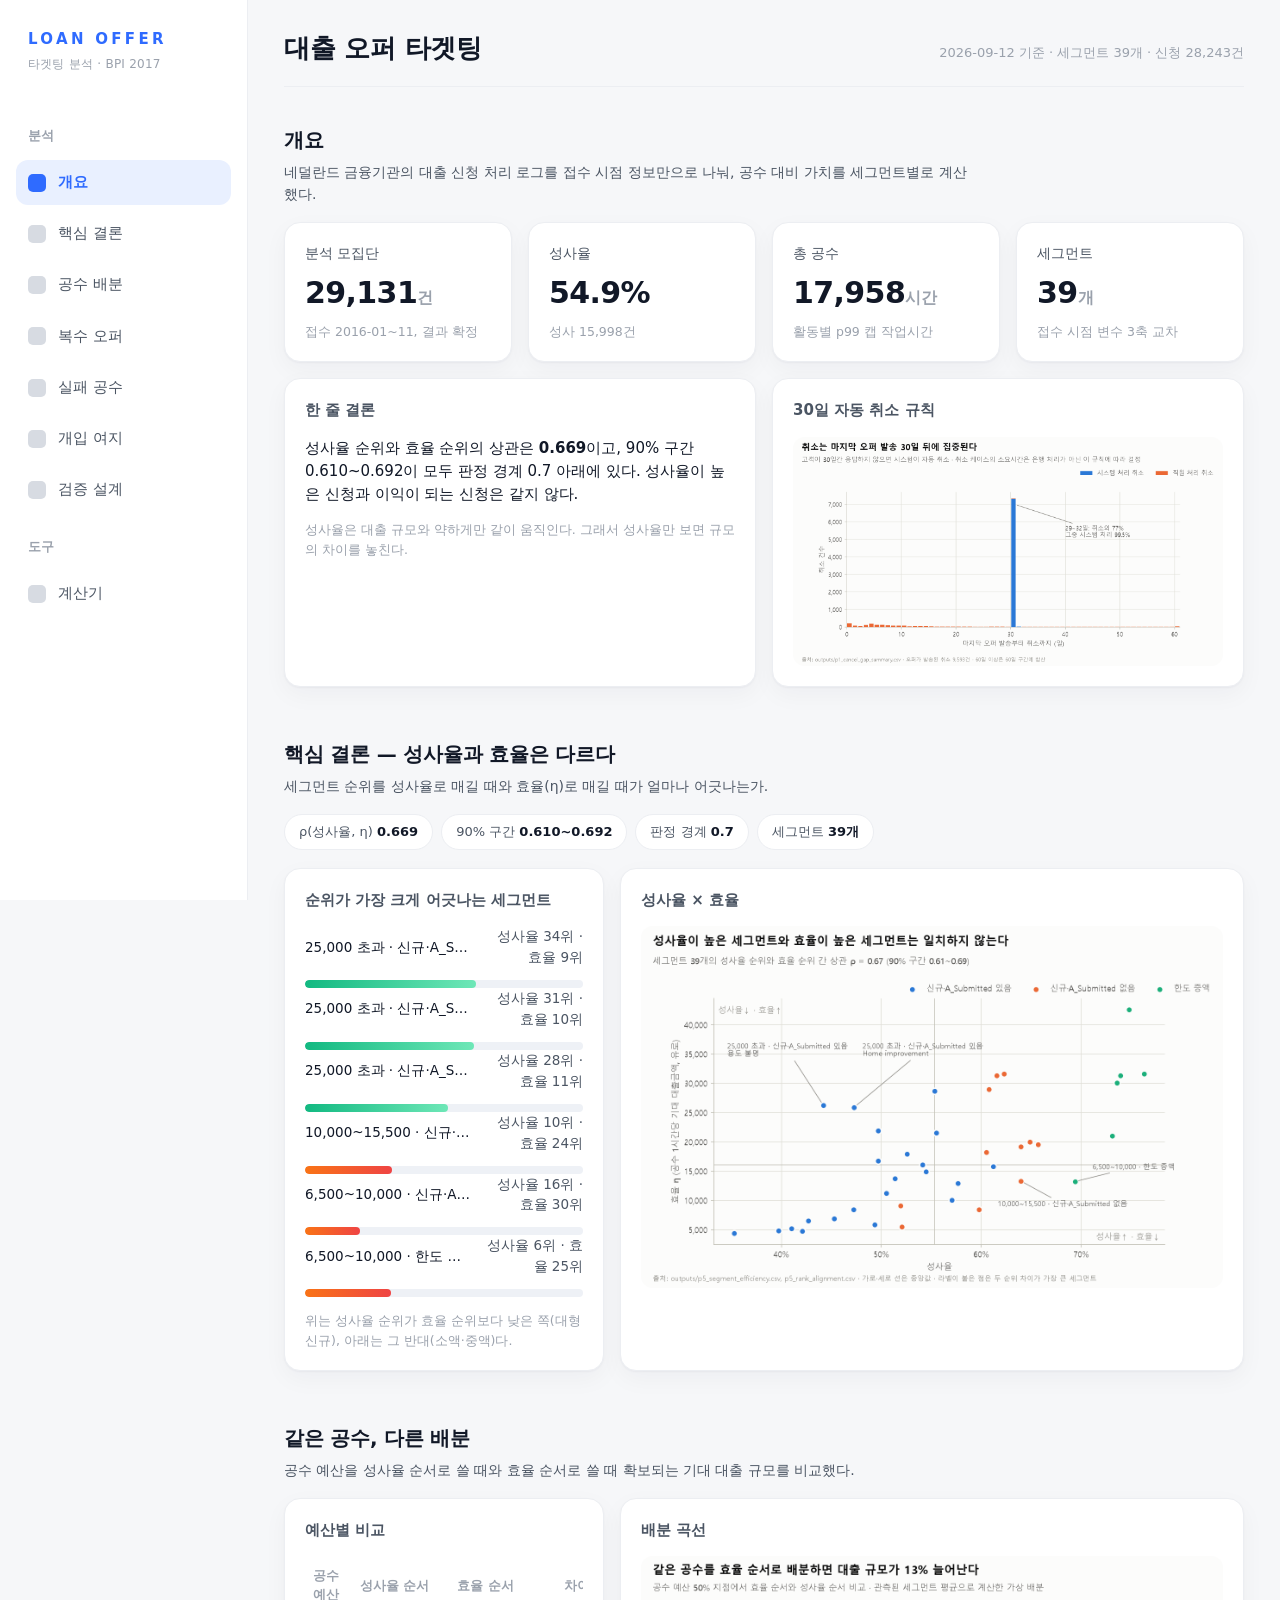
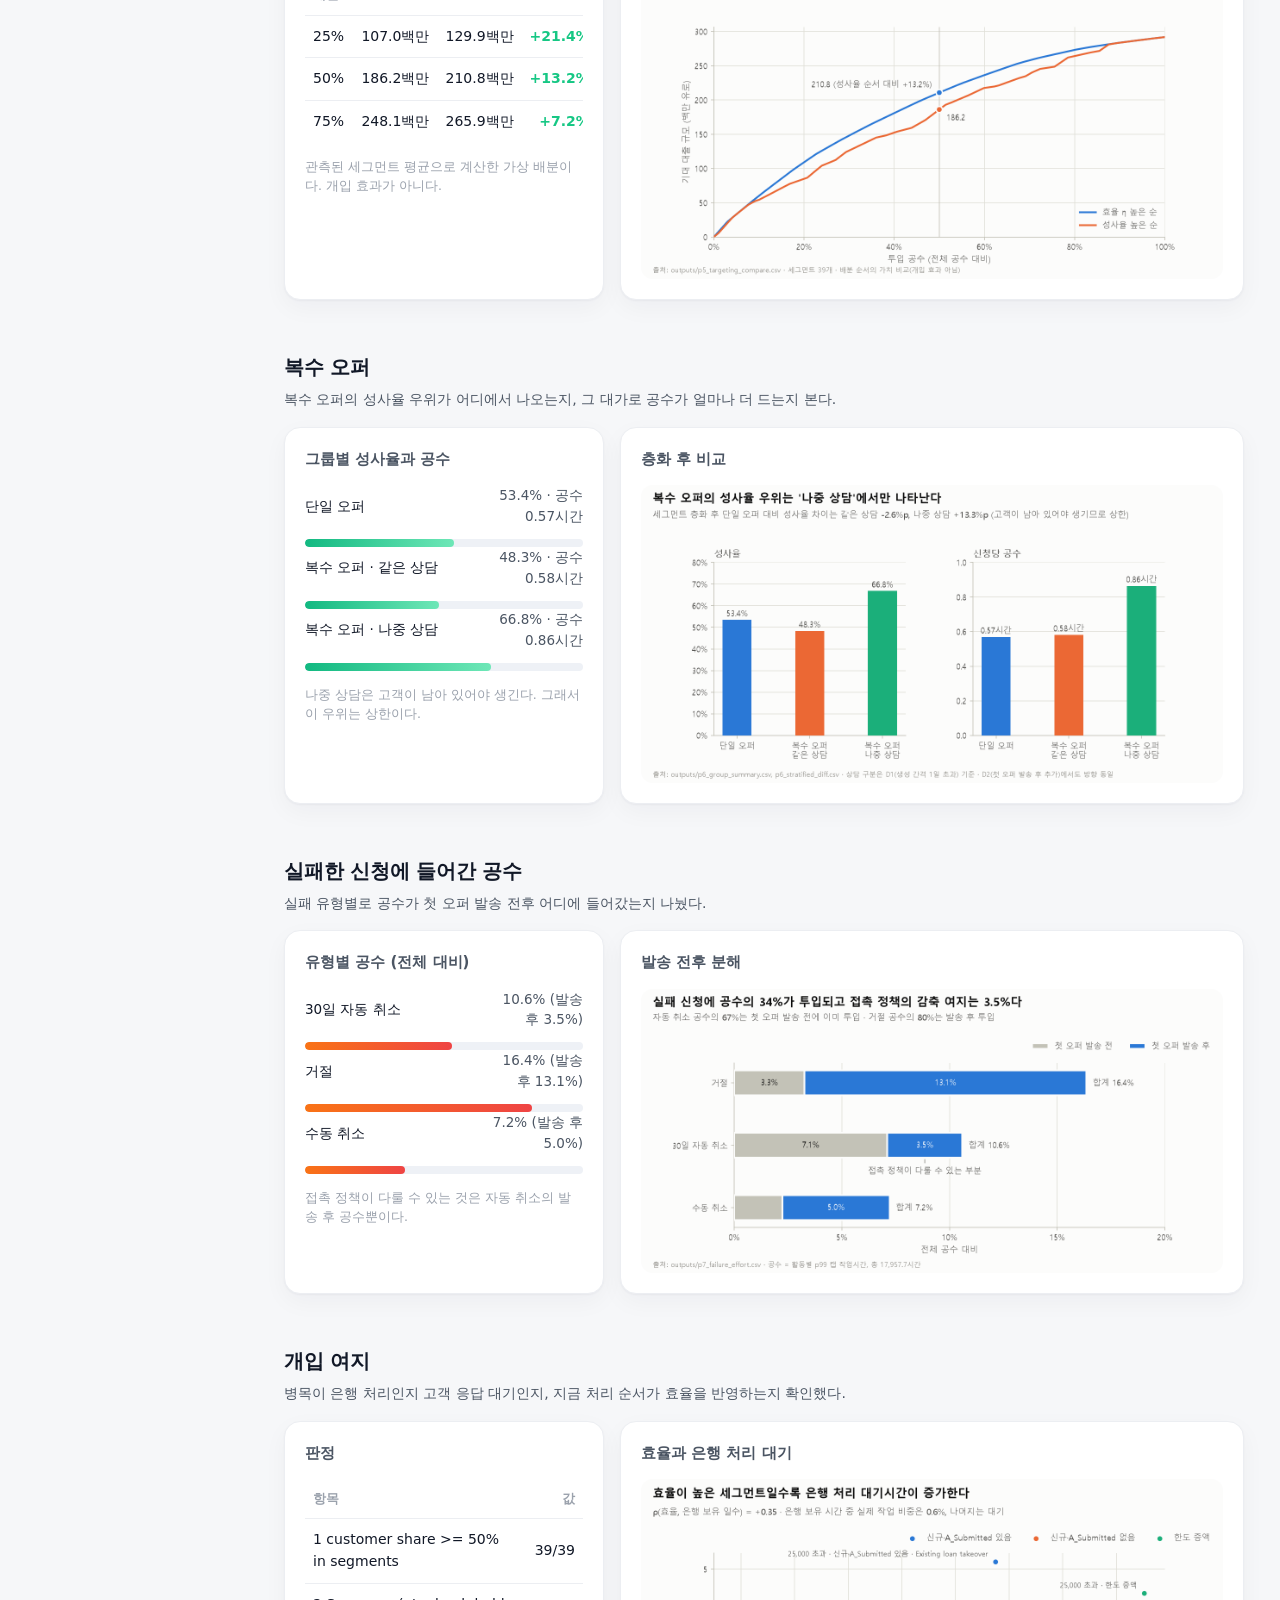
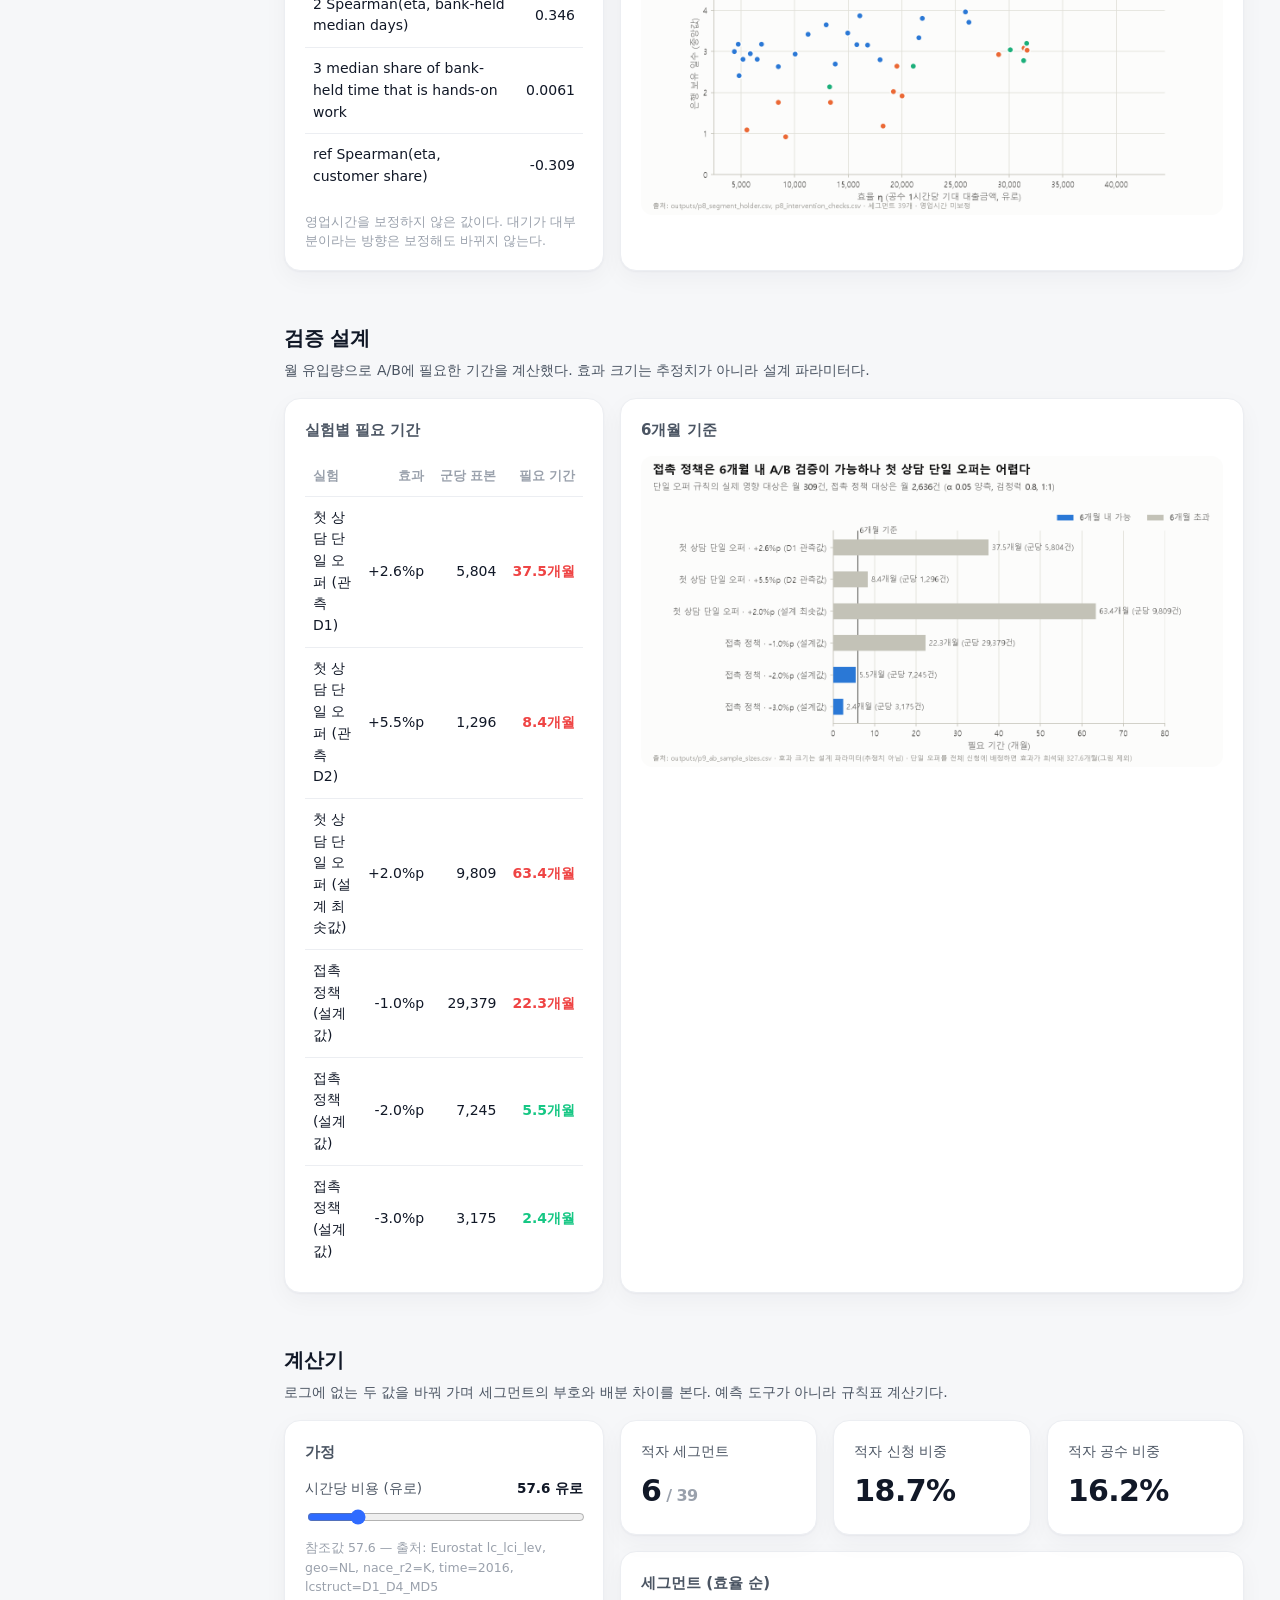
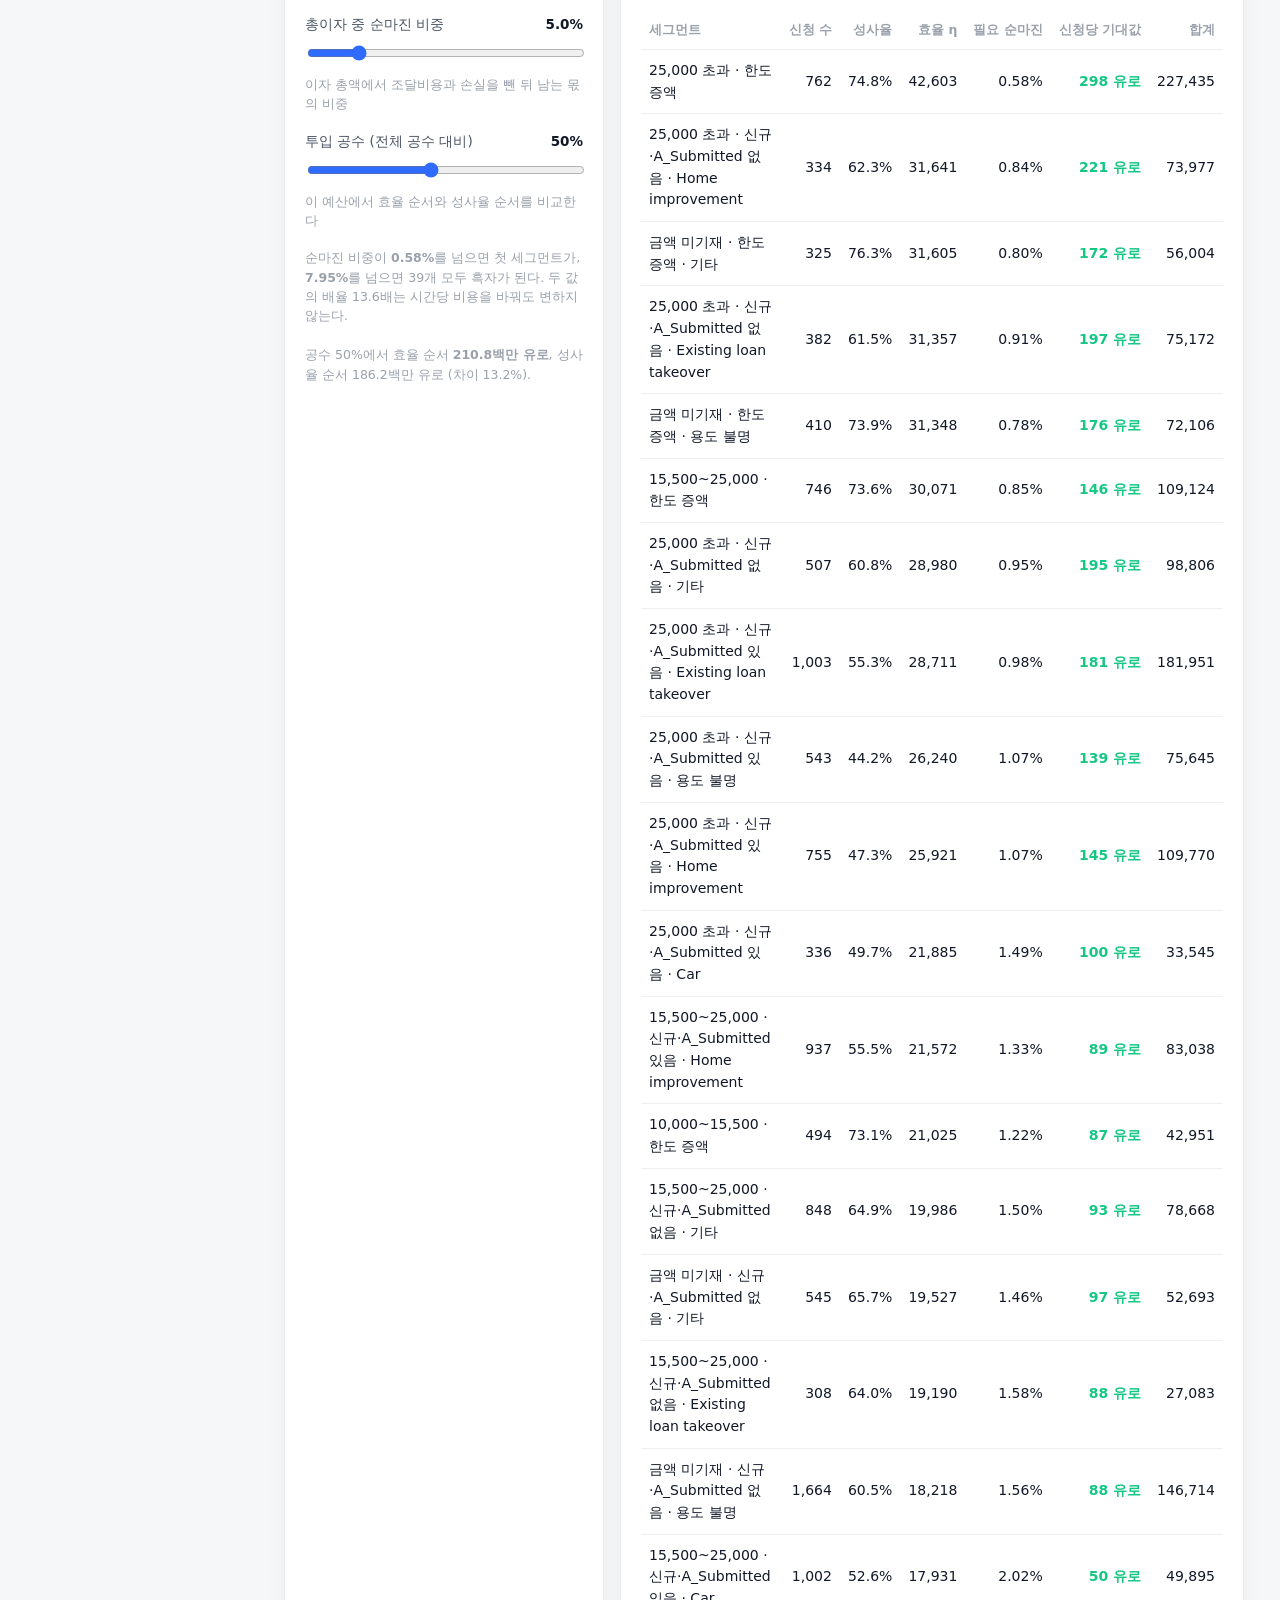
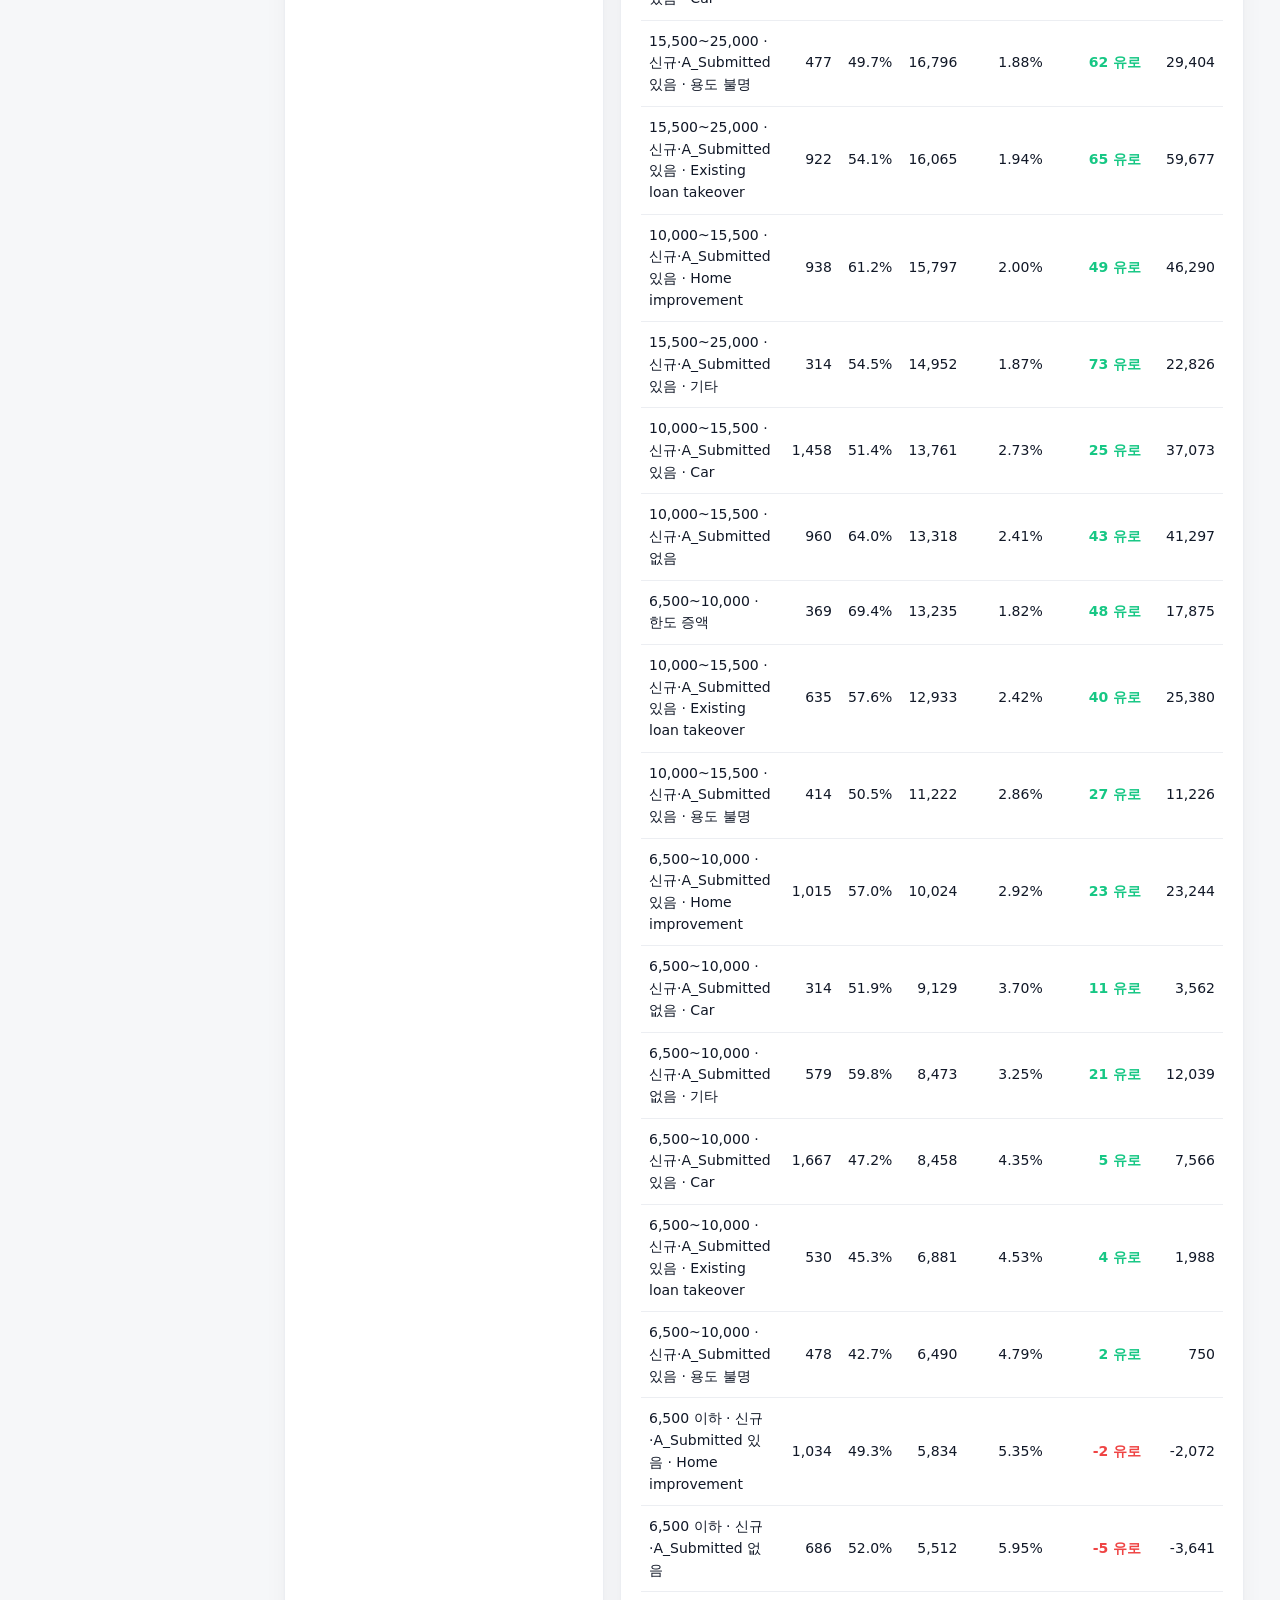
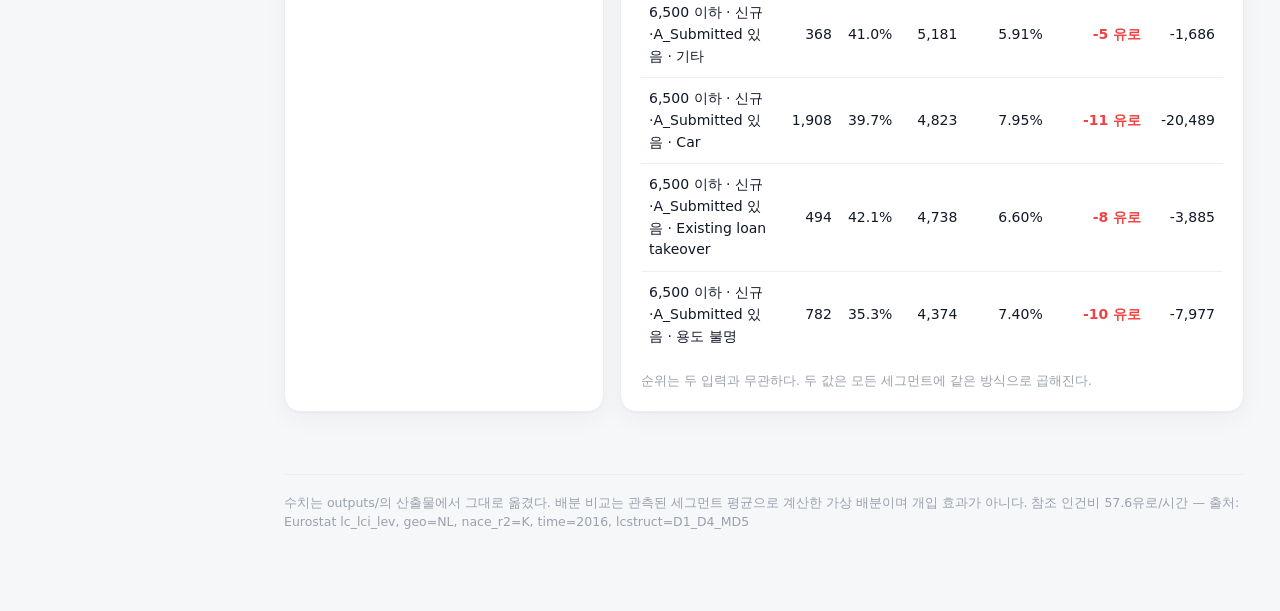
==== outputs/dashboard/index.html @ 360ca864 "feat: add the scrolling dashboard and fix the margin-share ratio Single HTML page in the template's " ====
<!doctype html>
<html lang="ko">
<head>
<meta charset="utf-8">
<meta name="viewport" content="width=device-width, initial-scale=1">
<title>대출 오퍼 타겟팅 대시보드</title>
<link rel="stylesheet" href="styles.css">
</head>
<body>
<div class="app">
  <aside class="sidebar">
    <div class="brand">
      <div class="brand-mark">LOAN OFFER</div>
      <div class="brand-sub">타겟팅 분석 · BPI 2017</div>
    </div>
    <div class="nav-group">분석</div>
    <a class="nav-item" href="#overview" data-target="overview"><span class="dot"></span>개요</a>
    <a class="nav-item" href="#core" data-target="core"><span class="dot"></span>핵심 결론</a>
    <a class="nav-item" href="#allocation" data-target="allocation"><span class="dot"></span>공수 배분</a>
    <a class="nav-item" href="#multioffer" data-target="multioffer"><span class="dot"></span>복수 오퍼</a>
    <a class="nav-item" href="#failures" data-target="failures"><span class="dot"></span>실패 공수</a>
    <a class="nav-item" href="#intervention" data-target="intervention"><span class="dot"></span>개입 여지</a>
    <a class="nav-item" href="#validation" data-target="validation"><span class="dot"></span>검증 설계</a>
    <div class="nav-group">도구</div>
    <a class="nav-item" href="#calculator" data-target="calculator"><span class="dot"></span>계산기</a>
  </aside>

  <main class="main">
    <div class="topbar">
      <h1>대출 오퍼 타겟팅</h1>
      <div class="meta" id="build-meta"></div>
    </div>

    <section class="section" id="overview">
      <div class="section-head">
        <h2>개요</h2>
        <p>네덜란드 금융기관의 대출 신청 처리 로그를 접수 시점 정보만으로 나눠, 공수 대비 가치를 세그먼트별로 계산했다.</p>
      </div>
      <div class="grid cols-4" id="overview-cards"></div>
      <div class="grid cols-2" style="margin-top:16px">
        <div class="card">
          <h3>한 줄 결론</h3>
          <p id="overview-verdict" style="margin:0;font-size:15px;color:var(--ink)"></p>
          <p class="note">성사율은 대출 규모와 약하게만 같이 움직인다. 그래서 성사율만 보면 규모의 차이를 놓친다.</p>
        </div>
        <div class="card">
          <h3>30일 자동 취소 규칙</h3>
          <div class="figure"><img src="../charts/p1_cancel_gap.png" alt="취소는 마지막 오퍼 발송 30일 뒤에 집중된다"></div>
        </div>
      </div>
    </section>

    <section class="section" id="core">
      <div class="section-head">
        <h2>핵심 결론 — 성사율과 효율은 다르다</h2>
        <p>세그먼트 순위를 성사율로 매길 때와 효율(η)로 매길 때가 얼마나 어긋나는가.</p>
      </div>
      <div class="chips" id="core-chips"></div>
      <div class="grid split">
        <div class="card">
          <h3>순위가 가장 크게 어긋나는 세그먼트</h3>
          <div id="core-mismatch"></div>
          <p class="note">위는 성사율 순위가 효율 순위보다 낮은 쪽(대형 신규), 아래는 그 반대(소액·중액)다.</p>
        </div>
        <div class="card figure">
          <h3>성사율 × 효율</h3>
          <img src="../charts/p5_rate_vs_eta.png" alt="성사율이 높은 세그먼트와 효율이 높은 세그먼트는 일치하지 않는다">
        </div>
      </div>
    </section>

    <section class="section" id="allocation">
      <div class="section-head">
        <h2>같은 공수, 다른 배분</h2>
        <p>공수 예산을 성사율 순서로 쓸 때와 효율 순서로 쓸 때 확보되는 기대 대출 규모를 비교했다.</p>
      </div>
      <div class="grid split">
        <div class="card">
          <h3>예산별 비교</h3>
          <div class="scroll-x"><table id="allocation-table"></table></div>
          <p class="note">관측된 세그먼트 평균으로 계산한 가상 배분이다. 개입 효과가 아니다.</p>
        </div>
        <div class="card figure">
          <h3>배분 곡선</h3>
          <img src="../charts/p5_targeting_curve.png" alt="같은 공수를 효율 순서로 배분하면 대출 규모가 13% 늘어난다">
        </div>
      </div>
    </section>

    <section class="section" id="multioffer">
      <div class="section-head">
        <h2>복수 오퍼</h2>
        <p>복수 오퍼의 성사율 우위가 어디에서 나오는지, 그 대가로 공수가 얼마나 더 드는지 본다.</p>
      </div>
      <div class="grid split">
        <div class="card">
          <h3>그룹별 성사율과 공수</h3>
          <div id="multioffer-bars"></div>
          <p class="note">나중 상담은 고객이 남아 있어야 생긴다. 그래서 이 우위는 상한이다.</p>
        </div>
        <div class="card figure">
          <h3>층화 후 비교</h3>
          <img src="../charts/p6_multi_offer.png" alt="복수 오퍼의 성사율 우위는 나중 상담에서만 나타난다">
        </div>
      </div>
    </section>

    <section class="section" id="failures">
      <div class="section-head">
        <h2>실패한 신청에 들어간 공수</h2>
        <p>실패 유형별로 공수가 첫 오퍼 발송 전후 어디에 들어갔는지 나눴다.</p>
      </div>
      <div class="grid split">
        <div class="card">
          <h3>유형별 공수 (전체 대비)</h3>
          <div id="failure-bars"></div>
          <p class="note">접촉 정책이 다룰 수 있는 것은 자동 취소의 발송 후 공수뿐이다.</p>
        </div>
        <div class="card figure">
          <h3>발송 전후 분해</h3>
          <img src="../charts/p7_failure_effort.png" alt="실패 신청에 공수의 34%가 투입되고 접촉 정책의 감축 여지는 3.5%다">
        </div>
      </div>
    </section>

    <section class="section" id="intervention">
      <div class="section-head">
        <h2>개입 여지</h2>
        <p>병목이 은행 처리인지 고객 응답 대기인지, 지금 처리 순서가 효율을 반영하는지 확인했다.</p>
      </div>
      <div class="grid split">
        <div class="card">
          <h3>판정</h3>
          <div class="scroll-x"><table id="checks-table"></table></div>
          <p class="note">영업시간을 보정하지 않은 값이다. 대기가 대부분이라는 방향은 보정해도 바뀌지 않는다.</p>
        </div>
        <div class="card figure">
          <h3>효율과 은행 처리 대기</h3>
          <img src="../charts/p8_eta_vs_bank_wait.png" alt="효율이 높은 세그먼트일수록 은행 처리 대기시간이 증가한다">
        </div>
      </div>
    </section>

    <section class="section" id="validation">
      <div class="section-head">
        <h2>검증 설계</h2>
        <p>월 유입량으로 A/B에 필요한 기간을 계산했다. 효과 크기는 추정치가 아니라 설계 파라미터다.</p>
      </div>
      <div class="grid split">
        <div class="card">
          <h3>실험별 필요 기간</h3>
          <div class="scroll-x"><table id="experiments-table"></table></div>
        </div>
        <div class="card figure">
          <h3>6개월 기준</h3>
          <img src="../charts/p9_ab_duration.png" alt="접촉 정책은 6개월 내 A/B 검증이 가능하나 첫 상담 단일 오퍼는 어렵다">
        </div>
      </div>
    </section>

    <section class="section" id="calculator">
      <div class="section-head">
        <h2>계산기</h2>
        <p>로그에 없는 두 값을 바꿔 가며 세그먼트의 부호와 배분 차이를 본다. 예측 도구가 아니라 규칙표 계산기다.</p>
      </div>
      <div class="grid split">
        <div class="card">
          <h3>가정</h3>
          <div class="control">
            <label>시간당 비용 (유로) <b id="cost-value"></b></label>
            <input type="range" id="cost" min="10" max="300" step="0.1">
            <div class="hint" id="cost-hint"></div>
          </div>
          <div class="control">
            <label>총이자 중 순마진 비중 <b id="margin-value"></b></label>
            <input type="range" id="margin" min="0" max="30" step="0.1" value="5">
            <div class="hint">이자 총액에서 조달비용과 손실을 뺀 뒤 남는 몫의 비중</div>
          </div>
          <div class="control">
            <label>투입 공수 (전체 공수 대비) <b id="budget-value"></b></label>
            <input type="range" id="budget" min="10" max="100" step="5" value="50">
            <div class="hint">이 예산에서 효율 순서와 성사율 순서를 비교한다</div>
          </div>
          <p class="note" id="breakeven"></p>
        </div>
        <div>
          <div class="grid cols-3" id="calc-cards"></div>
          <div class="card" style="margin-top:16px">
            <h3>세그먼트 (효율 순)</h3>
            <div class="scroll-x"><table id="calc-table"></table></div>
            <p class="note">순위는 두 입력과 무관하다. 두 값은 모든 세그먼트에 같은 방식으로 곱해진다.</p>
          </div>
        </div>
      </div>
    </section>

    <footer class="page-note" id="page-note"></footer>
  </main>
</div>

<script src="data.js"></script>
<script src="dashboard.js"></script>
</body>
</html>
---- outputs/dashboard/styles.css ----
/* 시안(Analytics Dashboard)의 양식 — 좌측 사이드바, 흰 카드 격자, 파란 강조색. 외부 폰트·CDN을 쓰지 않는다. */

:root {
  --page: #f6f7f9;
  --surface: #ffffff;
  --line: #eceef2;
  --ink: #111827;
  --ink-2: #4b5563;
  --muted: #9aa1ac;
  --accent: #2f6bff;
  --accent-soft: #e9f0ff;
  --good: #16c784;
  --warn: #f97316;
  --bad: #ef4444;
  --radius: 16px;
  --shadow: 0 1px 2px rgba(16, 24, 40, 0.04), 0 8px 24px rgba(16, 24, 40, 0.04);
  --sidebar-width: 248px;
}

* { box-sizing: border-box; }

html { scroll-behavior: smooth; }

body {
  margin: 0;
  background: var(--page);
  color: var(--ink);
  font-family: system-ui, -apple-system, "Malgun Gothic", "Segoe UI", sans-serif;
  font-size: 15px;
  line-height: 1.55;
  -webkit-font-smoothing: antialiased;
}

/* ---------- 레이아웃 ---------- */

.app { display: flex; min-height: 100vh; }

.sidebar {
  position: sticky;
  top: 0;
  align-self: flex-start;
  width: var(--sidebar-width);
  height: 100vh;
  flex: 0 0 var(--sidebar-width);
  background: var(--surface);
  border-right: 1px solid var(--line);
  padding: 28px 16px;
  display: flex;
  flex-direction: column;
  gap: 6px;
}

.brand { padding: 0 12px 28px; }
.brand-mark { font-size: 15px; font-weight: 700; letter-spacing: 0.22em; color: var(--accent); }
.brand-sub { font-size: 12px; color: var(--muted); letter-spacing: 0.02em; margin-top: 4px; }

.nav-group { font-size: 13px; font-weight: 700; color: var(--muted); padding: 18px 12px 8px; }

.nav-item {
  display: flex;
  align-items: center;
  gap: 12px;
  padding: 11px 12px;
  border-radius: 12px;
  color: var(--ink-2);
  text-decoration: none;
  font-size: 15px;
  transition: background 0.15s ease, color 0.15s ease;
}
.nav-item:hover { background: #f3f5f8; }
.nav-item .dot {
  width: 18px; height: 18px; border-radius: 5px;
  background: #d7dbe2; flex: 0 0 18px;
  transition: background 0.15s ease;
}
.nav-item.active { background: var(--accent-soft); color: var(--accent); font-weight: 600; }
.nav-item.active .dot { background: var(--accent); }

.main { flex: 1; min-width: 0; padding: 28px 36px 80px; }

.topbar {
  display: flex;
  align-items: baseline;
  justify-content: space-between;
  gap: 16px;
  padding-bottom: 18px;
  border-bottom: 1px solid var(--line);
  margin-bottom: 28px;
}
.topbar h1 { font-size: 26px; margin: 0; letter-spacing: -0.01em; }
.topbar .meta { font-size: 13px; color: var(--muted); }

/* ---------- 구역 ---------- */

.section { scroll-margin-top: 24px; padding: 10px 0 42px; }
.section-head { margin-bottom: 16px; }
.section-head h2 { font-size: 20px; margin: 0 0 6px; letter-spacing: -0.01em; }
.section-head p { margin: 0; color: var(--ink-2); font-size: 14px; max-width: 78ch; }

.grid { display: grid; gap: 16px; }
.grid.cols-2 { grid-template-columns: repeat(2, minmax(0, 1fr)); }
.grid.cols-3 { grid-template-columns: repeat(3, minmax(0, 1fr)); }
.grid.cols-4 { grid-template-columns: repeat(4, minmax(0, 1fr)); }
.grid.split { grid-template-columns: minmax(0, 320px) minmax(0, 1fr); }

@media (max-width: 1180px) {
  .grid.cols-4 { grid-template-columns: repeat(2, minmax(0, 1fr)); }
  .grid.cols-3, .grid.split { grid-template-columns: minmax(0, 1fr); }
}

.card {
  background: var(--surface);
  border: 1px solid var(--line);
  border-radius: var(--radius);
  box-shadow: var(--shadow);
  padding: 20px;
}
.card h3 { margin: 0 0 14px; font-size: 15px; color: var(--ink-2); font-weight: 600; }
.card .note { margin: 14px 0 0; font-size: 12.5px; color: var(--muted); }

.metric .label { font-size: 13.5px; color: var(--ink-2); }
.metric .value { font-size: 30px; font-weight: 700; letter-spacing: -0.02em; margin-top: 6px; }
.metric .value small { font-size: 16px; font-weight: 600; color: var(--muted); }
.metric .sub { font-size: 12.5px; color: var(--muted); margin-top: 6px; }

.figure img { width: 100%; height: auto; display: block; border-radius: 12px; }

/* ---------- 표 ---------- */

table { width: 100%; border-collapse: collapse; font-size: 14px; }
th, td { padding: 10px 8px; text-align: right; border-bottom: 1px solid var(--line); white-space: nowrap; }
th { font-size: 12.5px; color: var(--muted); font-weight: 600; }
th:first-child, td:first-child { text-align: left; white-space: normal; }
tbody tr:last-child td { border-bottom: none; }
td.pos { color: var(--good); font-weight: 600; }
td.neg { color: var(--bad); font-weight: 600; }

.scroll-x { overflow-x: auto; }

/* ---------- 막대 ---------- */

.bar-row { display: grid; grid-template-columns: minmax(0, 1fr) 96px; align-items: center; gap: 14px; margin-bottom: 12px; }
.bar-row .name { font-size: 13.5px; color: var(--ink); overflow: hidden; text-overflow: ellipsis; white-space: nowrap; }
.bar-row .value { text-align: right; font-size: 13.5px; color: var(--ink-2); }
.bar-track { height: 8px; border-radius: 999px; background: #eef1f6; overflow: hidden; margin-top: 6px; }
.bar-fill { height: 100%; border-radius: 999px; background: linear-gradient(90deg, #2f6bff, #6ea2ff); }
.bar-fill.warm { background: linear-gradient(90deg, var(--warn), var(--bad)); }
.bar-fill.cool { background: linear-gradient(90deg, #12b981, #6ee7b7); }

.chips { display: flex; flex-wrap: wrap; gap: 8px; margin-bottom: 18px; }
.chip {
  background: var(--surface);
  border: 1px solid var(--line);
  border-radius: 999px;
  padding: 7px 14px;
  font-size: 13px;
  color: var(--ink-2);
}
.chip b { color: var(--ink); font-weight: 600; }

/* ---------- 계산기 ---------- */

.control { margin-bottom: 18px; }
.control label { display: flex; justify-content: space-between; font-size: 13.5px; color: var(--ink-2); margin-bottom: 8px; }
.control label b { color: var(--ink); font-variant-numeric: tabular-nums; }
.control input[type="range"] { width: 100%; accent-color: var(--accent); }
.control .hint { font-size: 12.5px; color: var(--muted); margin-top: 6px; }

.verdict { display: flex; align-items: center; gap: 8px; font-size: 13.5px; }
.verdict .pill { border-radius: 999px; padding: 2px 10px; font-size: 12.5px; font-weight: 600; }
.pill.ok { background: #e7f8f1; color: #0f9d6e; }
.pill.no { background: #fdecec; color: #d93a3a; }

footer.page-note {
  margin-top: 20px;
  padding-top: 18px;
  border-top: 1px solid var(--line);
  font-size: 12.5px;
  color: var(--muted);
}

@media (prefers-reduced-motion: reduce) {
  html { scroll-behavior: auto; }
}
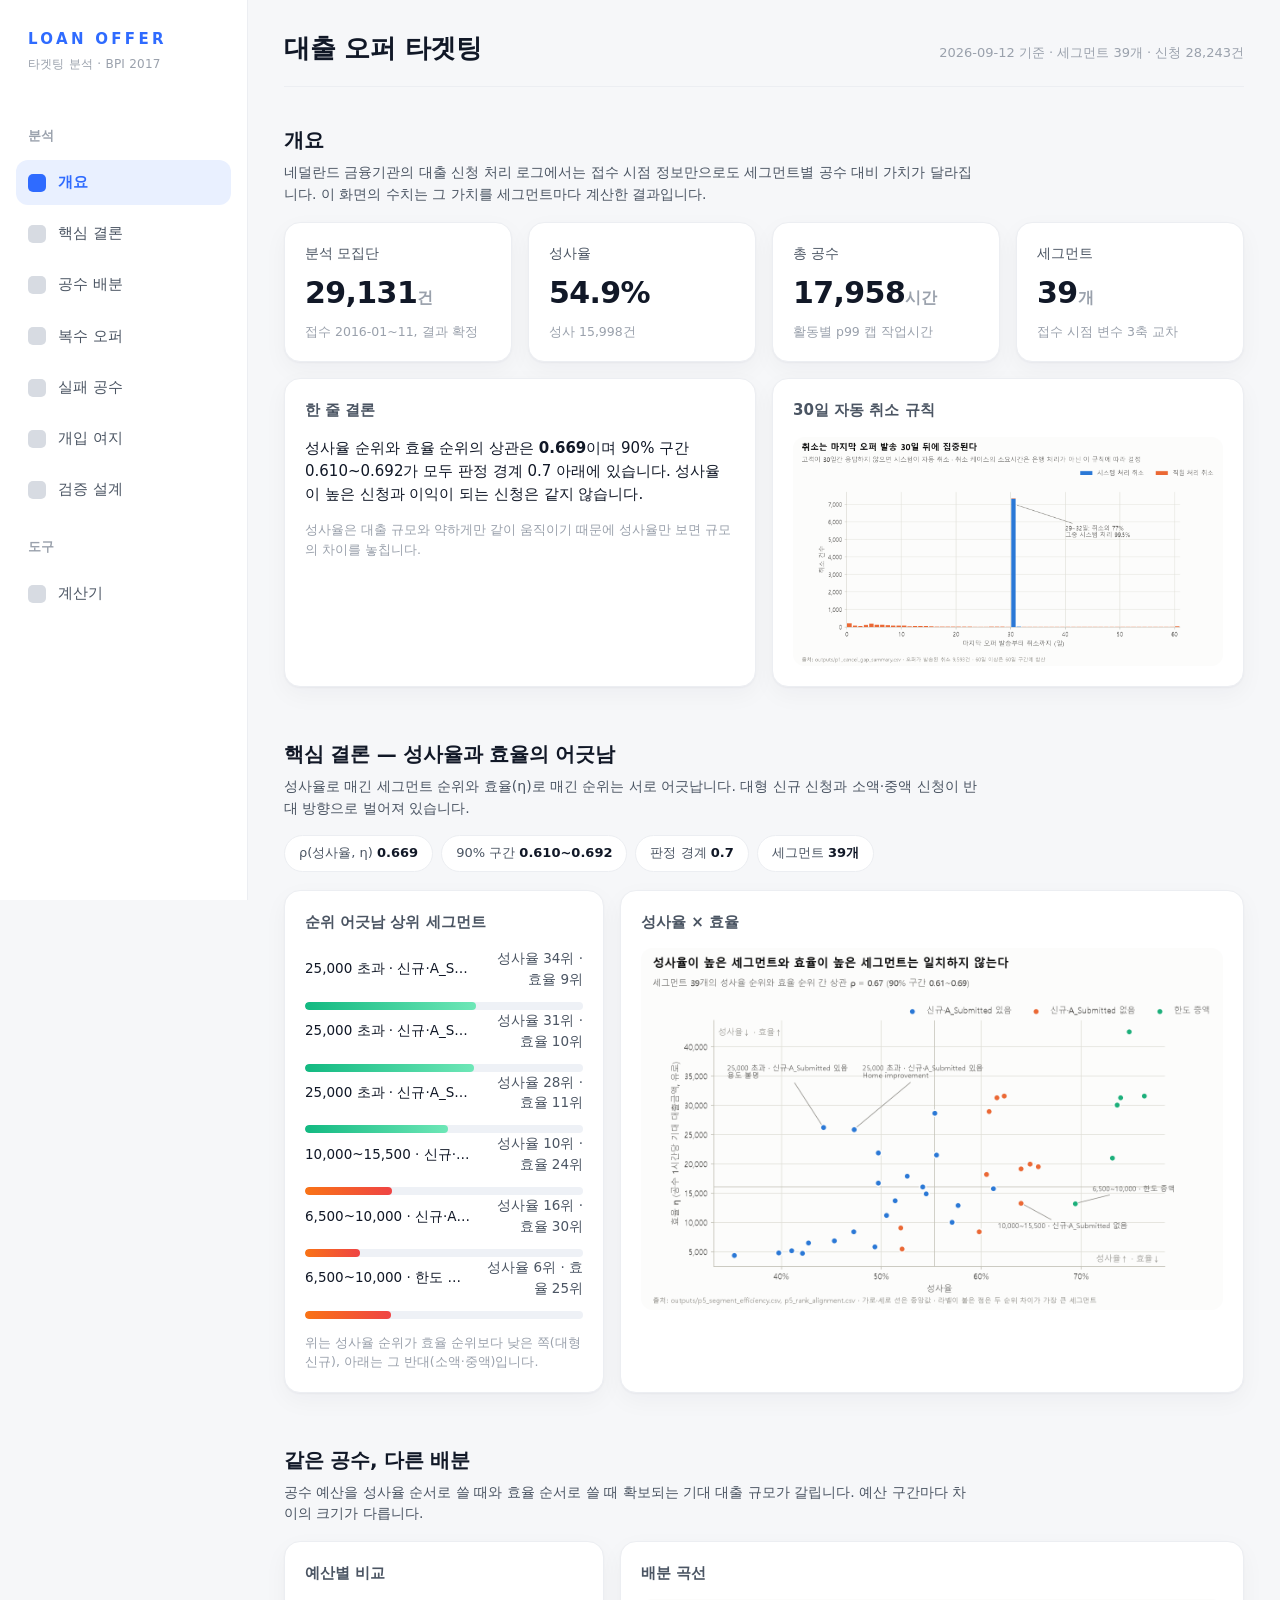
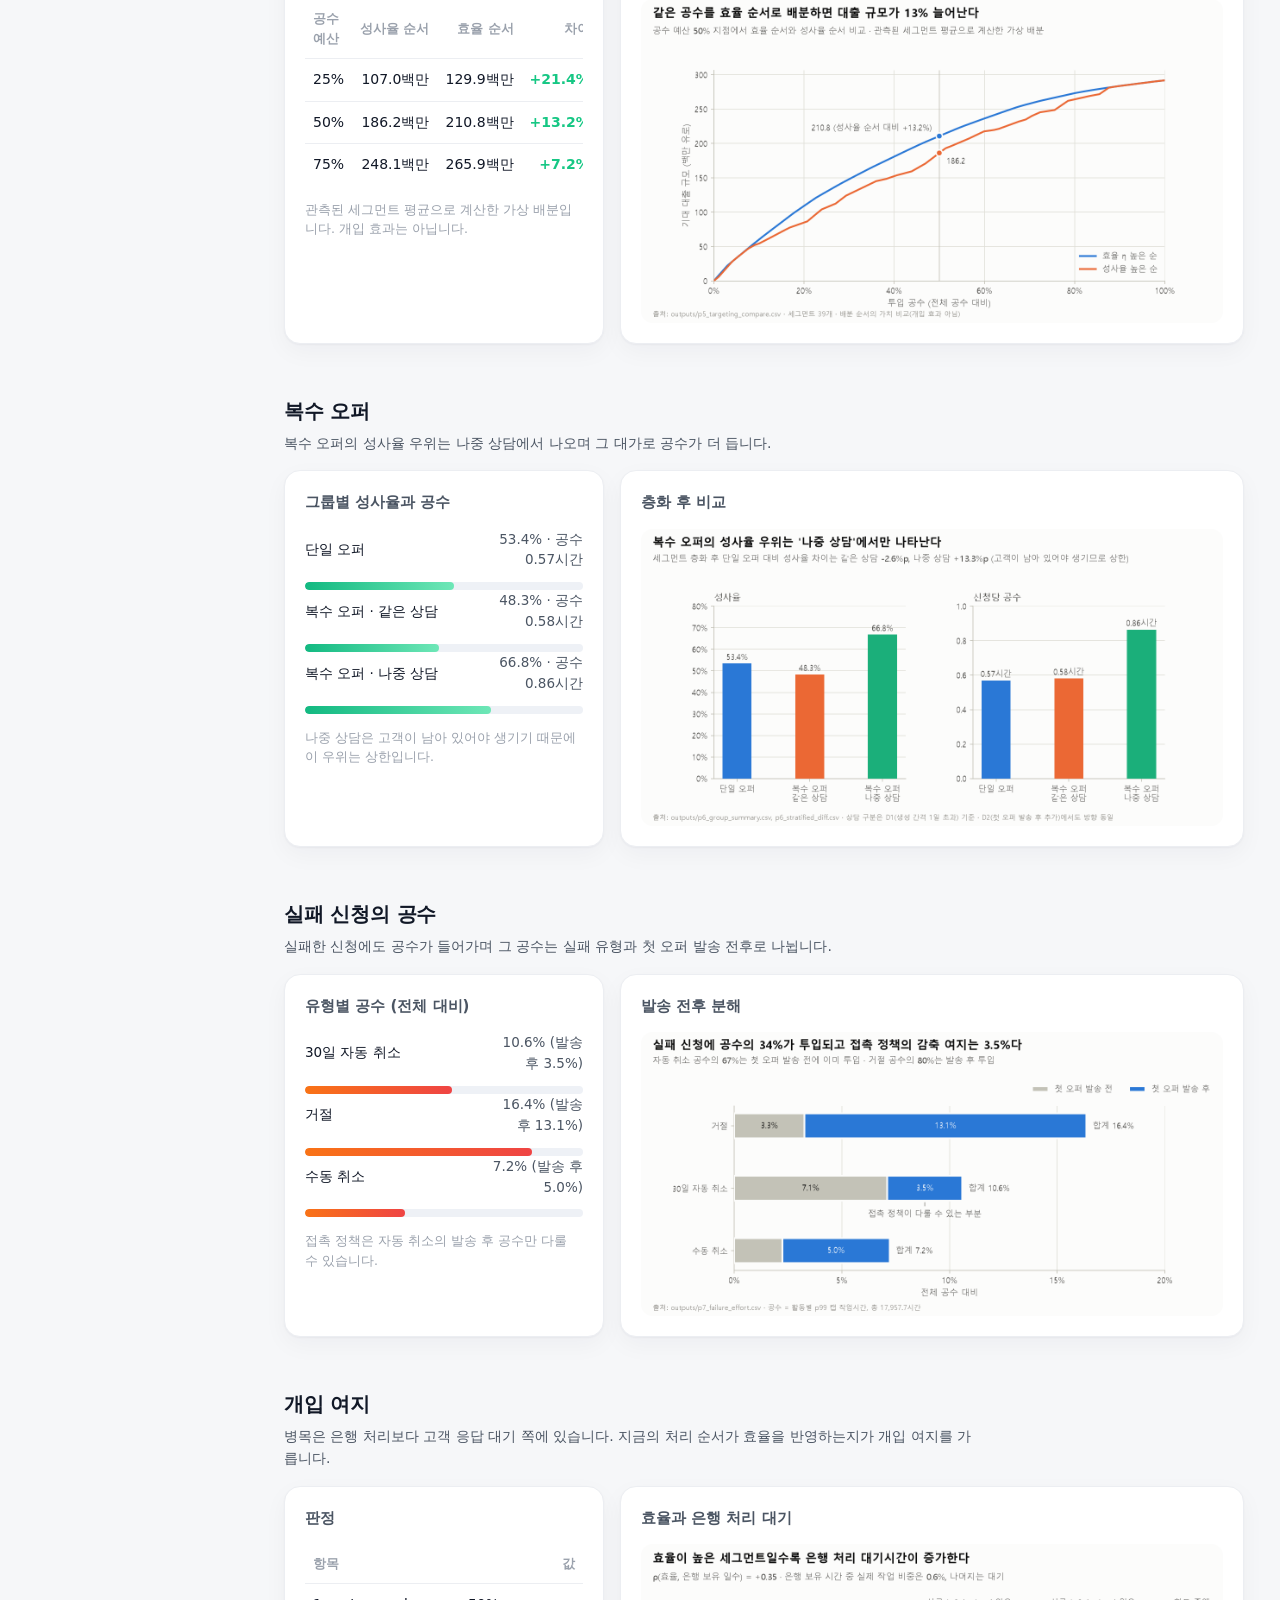
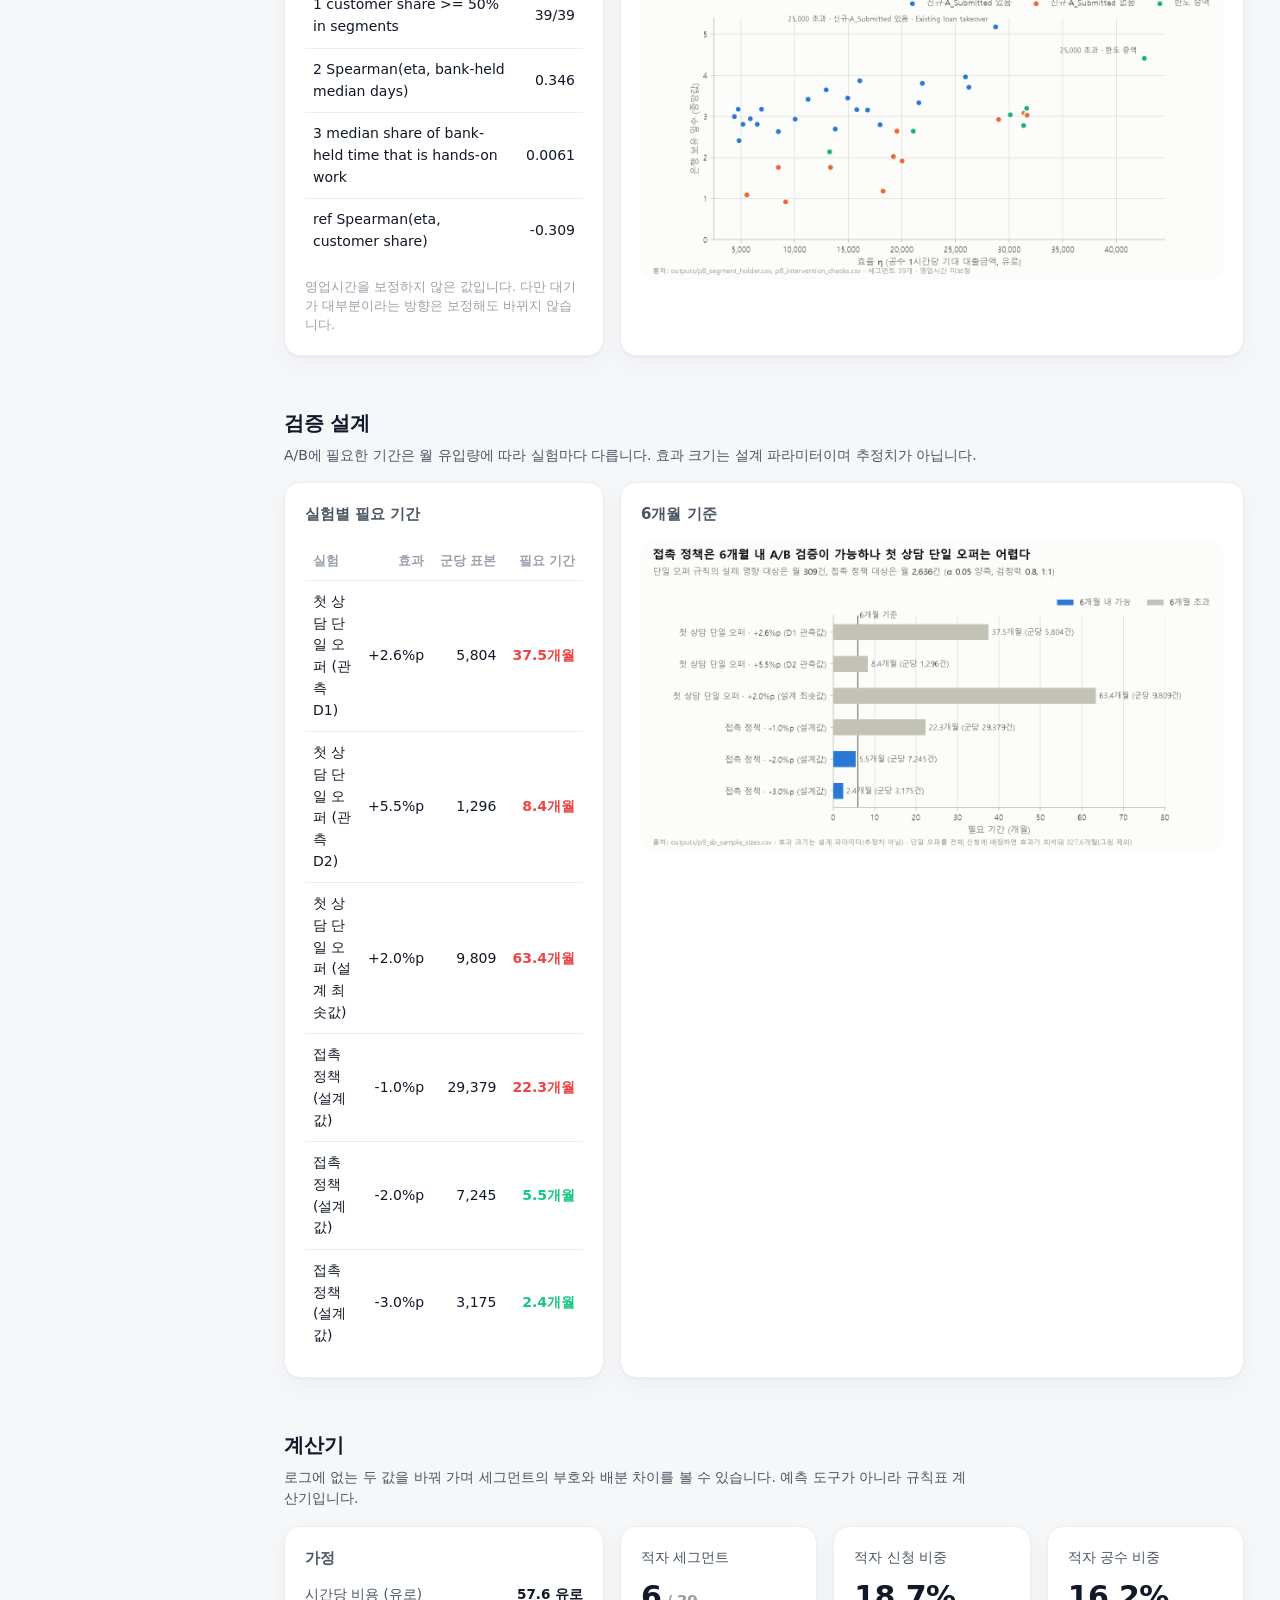
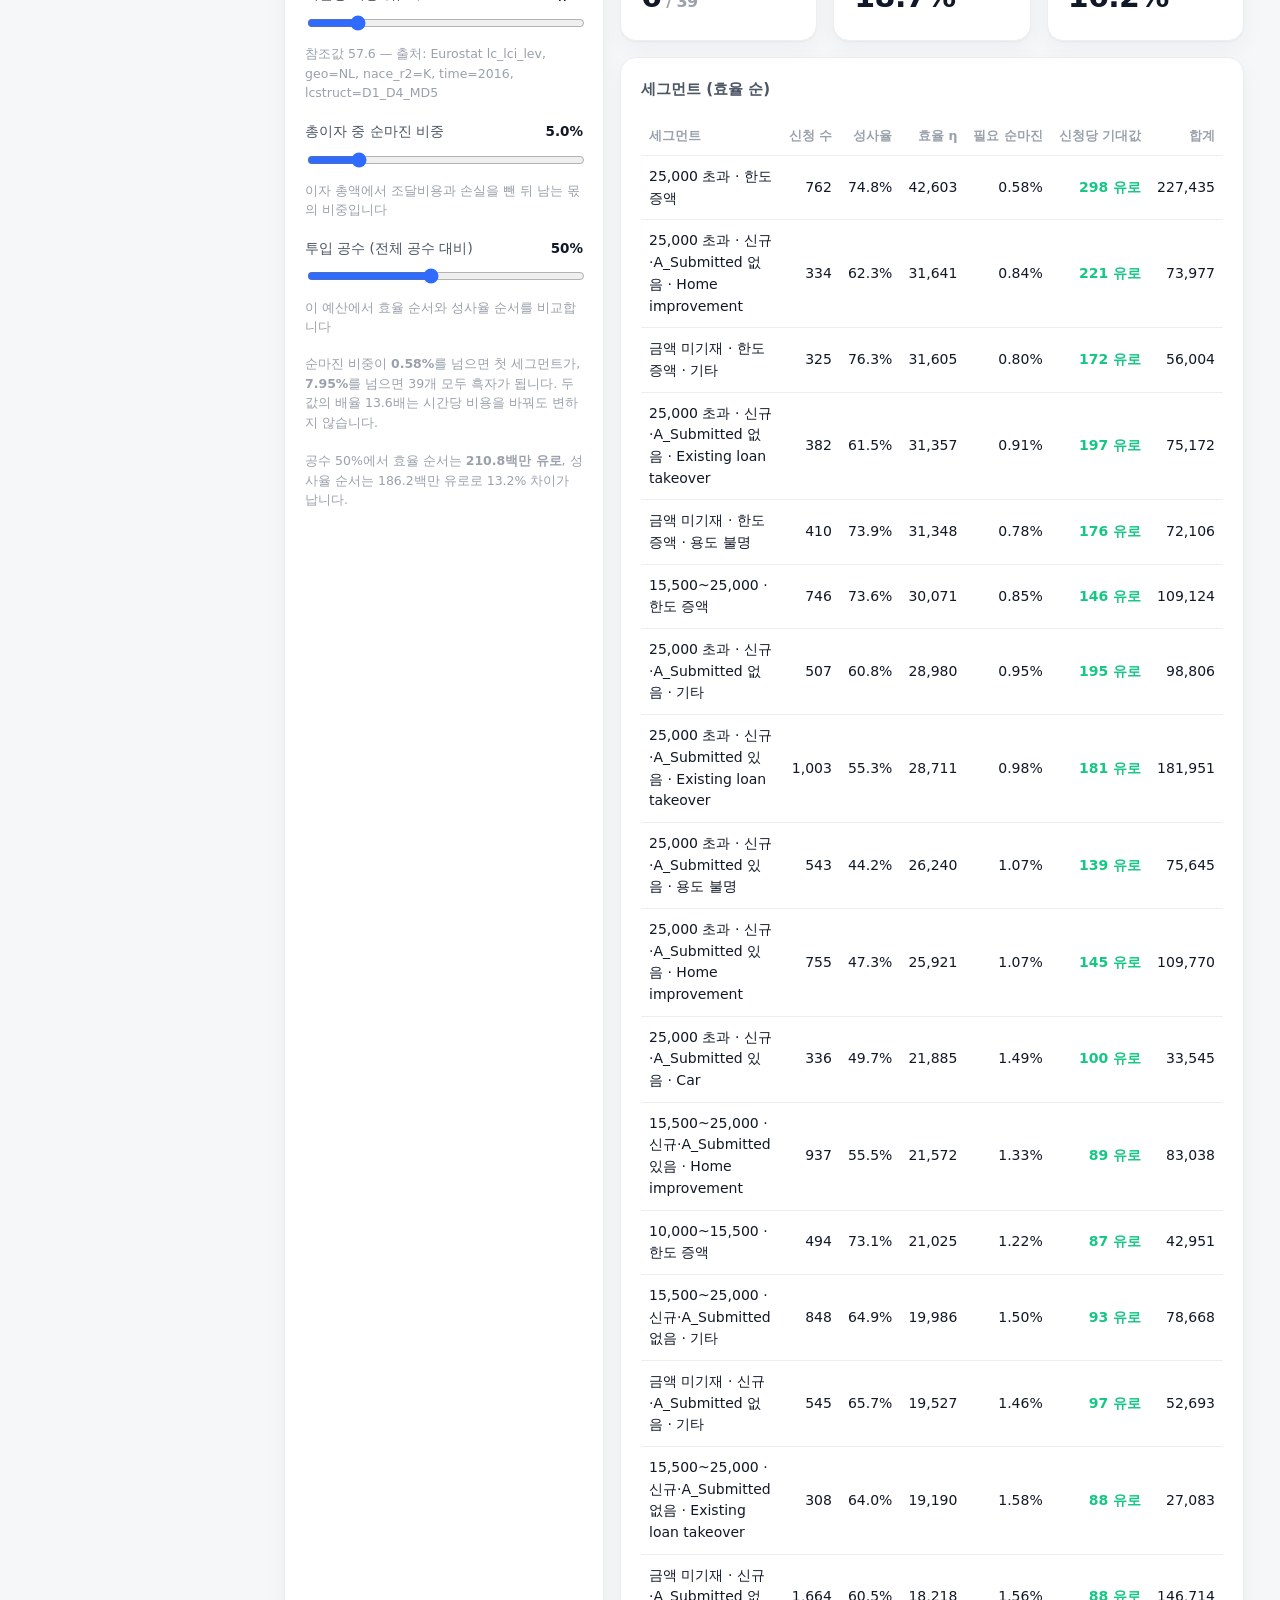
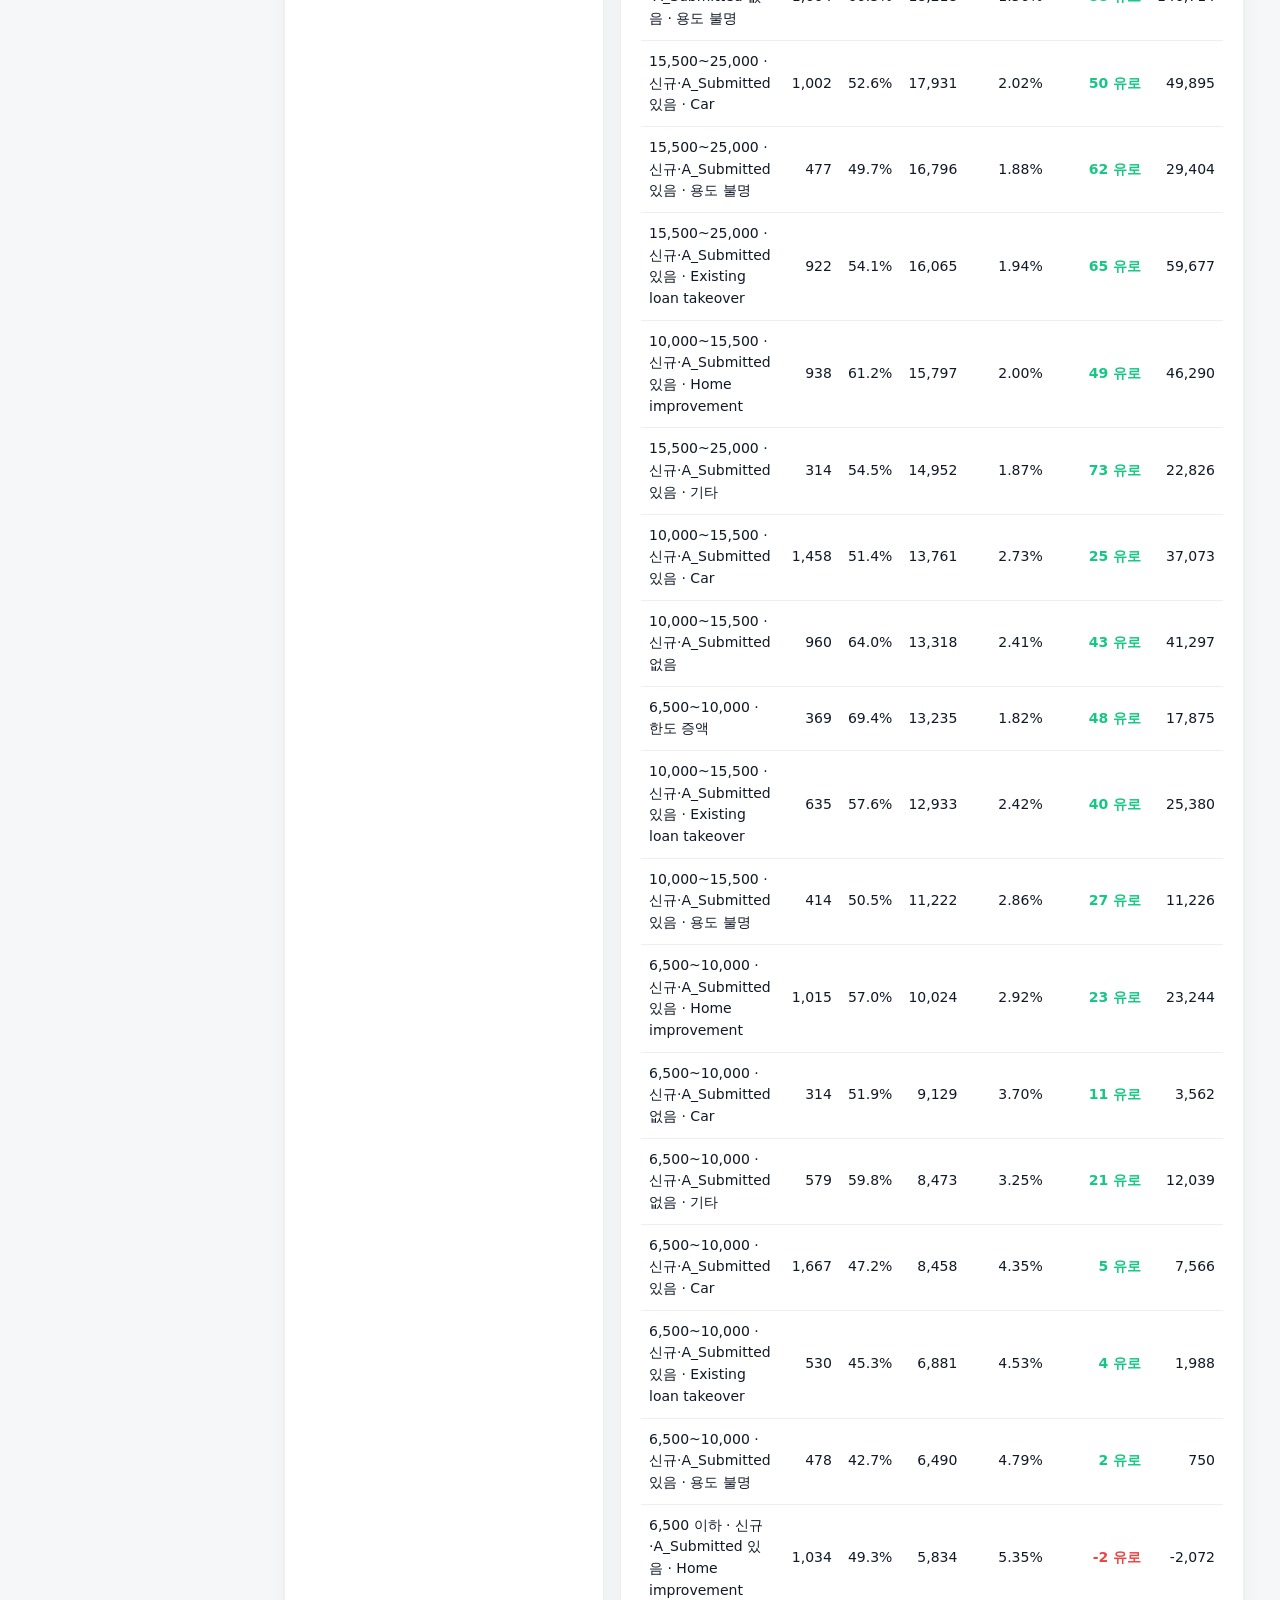
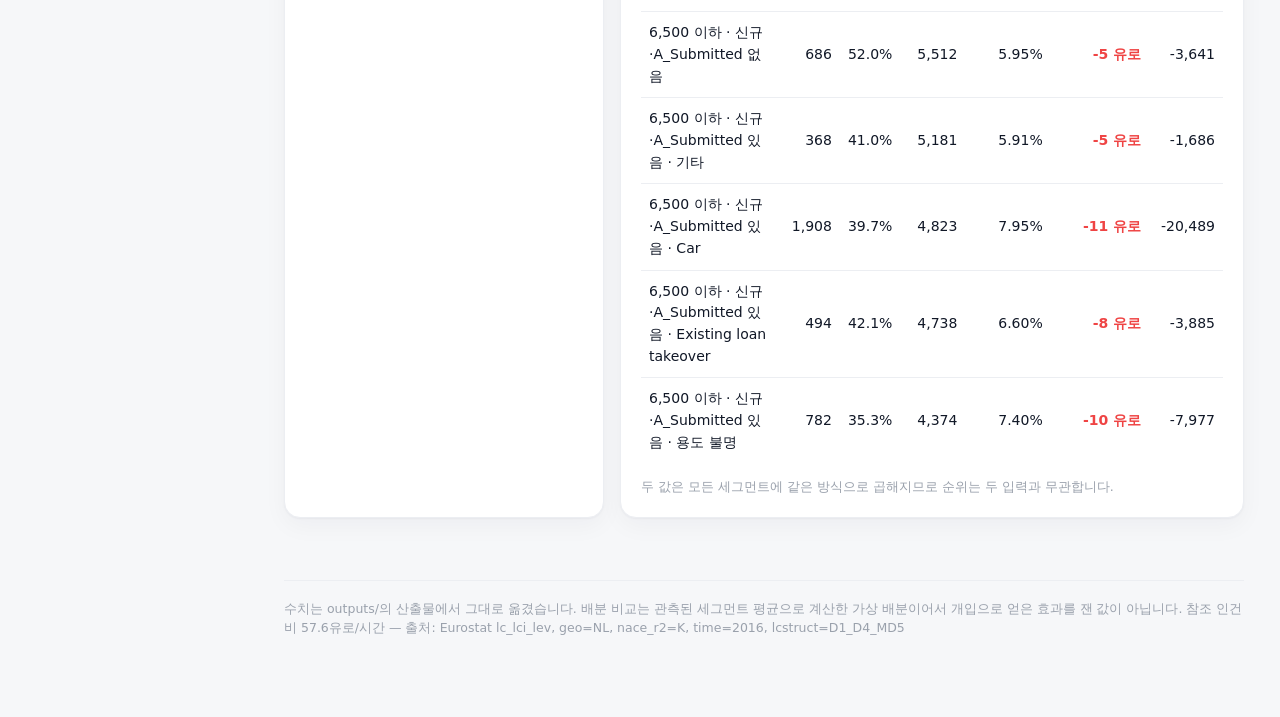
==== commit 7d4b265b: "docs: rewrite dashboard copy for an executive audience Descriptions stated what the analyst did (~본다" ====
--- a/outputs/dashboard/index.html
+++ b/outputs/dashboard/index.html
@@ -34,14 +34,14 @@
     <section class="section" id="overview">
       <div class="section-head">
         <h2>개요</h2>
-        <p>네덜란드 금융기관의 대출 신청 처리 로그를 접수 시점 정보만으로 나눠, 공수 대비 가치를 세그먼트별로 계산했다.</p>
+        <p>네덜란드 금융기관의 대출 신청 처리 로그에서는 접수 시점 정보만으로도 세그먼트별 공수 대비 가치가 달라집니다. 이 화면의 수치는 그 가치를 세그먼트마다 계산한 결과입니다.</p>
       </div>
       <div class="grid cols-4" id="overview-cards"></div>
       <div class="grid cols-2" style="margin-top:16px">
         <div class="card">
           <h3>한 줄 결론</h3>
           <p id="overview-verdict" style="margin:0;font-size:15px;color:var(--ink)"></p>
-          <p class="note">성사율은 대출 규모와 약하게만 같이 움직인다. 그래서 성사율만 보면 규모의 차이를 놓친다.</p>
+          <p class="note">성사율은 대출 규모와 약하게만 같이 움직이기 때문에 성사율만 보면 규모의 차이를 놓칩니다.</p>
         </div>
         <div class="card">
           <h3>30일 자동 취소 규칙</h3>
@@ -52,15 +52,15 @@
 
     <section class="section" id="core">
       <div class="section-head">
-        <h2>핵심 결론 — 성사율과 효율은 다르다</h2>
-        <p>세그먼트 순위를 성사율로 매길 때와 효율(η)로 매길 때가 얼마나 어긋나는가.</p>
+        <h2>핵심 결론 — 성사율과 효율의 어긋남</h2>
+        <p>성사율로 매긴 세그먼트 순위와 효율(η)로 매긴 순위는 서로 어긋납니다. 대형 신규 신청과 소액·중액 신청이 반대 방향으로 벌어져 있습니다.</p>
       </div>
       <div class="chips" id="core-chips"></div>
       <div class="grid split">
         <div class="card">
-          <h3>순위가 가장 크게 어긋나는 세그먼트</h3>
+          <h3>순위 어긋남 상위 세그먼트</h3>
           <div id="core-mismatch"></div>
-          <p class="note">위는 성사율 순위가 효율 순위보다 낮은 쪽(대형 신규), 아래는 그 반대(소액·중액)다.</p>
+          <p class="note">위는 성사율 순위가 효율 순위보다 낮은 쪽(대형 신규), 아래는 그 반대(소액·중액)입니다.</p>
         </div>
         <div class="card figure">
           <h3>성사율 × 효율</h3>
@@ -72,13 +72,13 @@
     <section class="section" id="allocation">
       <div class="section-head">
         <h2>같은 공수, 다른 배분</h2>
-        <p>공수 예산을 성사율 순서로 쓸 때와 효율 순서로 쓸 때 확보되는 기대 대출 규모를 비교했다.</p>
+        <p>공수 예산을 성사율 순서로 쓸 때와 효율 순서로 쓸 때 확보되는 기대 대출 규모가 갈립니다. 예산 구간마다 차이의 크기가 다릅니다.</p>
       </div>
       <div class="grid split">
         <div class="card">
           <h3>예산별 비교</h3>
           <div class="scroll-x"><table id="allocation-table"></table></div>
-          <p class="note">관측된 세그먼트 평균으로 계산한 가상 배분이다. 개입 효과가 아니다.</p>
+          <p class="note">관측된 세그먼트 평균으로 계산한 가상 배분입니다. 개입 효과는 아닙니다.</p>
         </div>
         <div class="card figure">
           <h3>배분 곡선</h3>
@@ -90,13 +90,13 @@
     <section class="section" id="multioffer">
       <div class="section-head">
         <h2>복수 오퍼</h2>
-        <p>복수 오퍼의 성사율 우위가 어디에서 나오는지, 그 대가로 공수가 얼마나 더 드는지 본다.</p>
+        <p>복수 오퍼의 성사율 우위는 나중 상담에서 나오며 그 대가로 공수가 더 듭니다.</p>
       </div>
       <div class="grid split">
         <div class="card">
           <h3>그룹별 성사율과 공수</h3>
           <div id="multioffer-bars"></div>
-          <p class="note">나중 상담은 고객이 남아 있어야 생긴다. 그래서 이 우위는 상한이다.</p>
+          <p class="note">나중 상담은 고객이 남아 있어야 생기기 때문에 이 우위는 상한입니다.</p>
         </div>
         <div class="card figure">
           <h3>층화 후 비교</h3>
@@ -107,14 +107,14 @@
 
     <section class="section" id="failures">
       <div class="section-head">
-        <h2>실패한 신청에 들어간 공수</h2>
-        <p>실패 유형별로 공수가 첫 오퍼 발송 전후 어디에 들어갔는지 나눴다.</p>
+        <h2>실패 신청의 공수</h2>
+        <p>실패한 신청에도 공수가 들어가며 그 공수는 실패 유형과 첫 오퍼 발송 전후로 나뉩니다.</p>
       </div>
       <div class="grid split">
         <div class="card">
           <h3>유형별 공수 (전체 대비)</h3>
           <div id="failure-bars"></div>
-          <p class="note">접촉 정책이 다룰 수 있는 것은 자동 취소의 발송 후 공수뿐이다.</p>
+          <p class="note">접촉 정책은 자동 취소의 발송 후 공수만 다룰 수 있습니다.</p>
         </div>
         <div class="card figure">
           <h3>발송 전후 분해</h3>
@@ -126,13 +126,13 @@
     <section class="section" id="intervention">
       <div class="section-head">
         <h2>개입 여지</h2>
-        <p>병목이 은행 처리인지 고객 응답 대기인지, 지금 처리 순서가 효율을 반영하는지 확인했다.</p>
+        <p>병목은 은행 처리보다 고객 응답 대기 쪽에 있습니다. 지금의 처리 순서가 효율을 반영하는지가 개입 여지를 가릅니다.</p>
       </div>
       <div class="grid split">
         <div class="card">
           <h3>판정</h3>
           <div class="scroll-x"><table id="checks-table"></table></div>
-          <p class="note">영업시간을 보정하지 않은 값이다. 대기가 대부분이라는 방향은 보정해도 바뀌지 않는다.</p>
+          <p class="note">영업시간을 보정하지 않은 값입니다. 다만 대기가 대부분이라는 방향은 보정해도 바뀌지 않습니다.</p>
         </div>
         <div class="card figure">
           <h3>효율과 은행 처리 대기</h3>
@@ -144,7 +144,7 @@
     <section class="section" id="validation">
       <div class="section-head">
         <h2>검증 설계</h2>
-        <p>월 유입량으로 A/B에 필요한 기간을 계산했다. 효과 크기는 추정치가 아니라 설계 파라미터다.</p>
+        <p>A/B에 필요한 기간은 월 유입량에 따라 실험마다 다릅니다. 효과 크기는 설계 파라미터이며 추정치가 아닙니다.</p>
       </div>
       <div class="grid split">
         <div class="card">
@@ -161,7 +161,7 @@
     <section class="section" id="calculator">
       <div class="section-head">
         <h2>계산기</h2>
-        <p>로그에 없는 두 값을 바꿔 가며 세그먼트의 부호와 배분 차이를 본다. 예측 도구가 아니라 규칙표 계산기다.</p>
+        <p>로그에 없는 두 값을 바꿔 가며 세그먼트의 부호와 배분 차이를 볼 수 있습니다. 예측 도구가 아니라 규칙표 계산기입니다.</p>
       </div>
       <div class="grid split">
         <div class="card">
@@ -174,12 +174,12 @@
           <div class="control">
             <label>총이자 중 순마진 비중 <b id="margin-value"></b></label>
             <input type="range" id="margin" min="0" max="30" step="0.1" value="5">
-            <div class="hint">이자 총액에서 조달비용과 손실을 뺀 뒤 남는 몫의 비중</div>
+            <div class="hint">이자 총액에서 조달비용과 손실을 뺀 뒤 남는 몫의 비중입니다</div>
           </div>
           <div class="control">
             <label>투입 공수 (전체 공수 대비) <b id="budget-value"></b></label>
             <input type="range" id="budget" min="10" max="100" step="5" value="50">
-            <div class="hint">이 예산에서 효율 순서와 성사율 순서를 비교한다</div>
+            <div class="hint">이 예산에서 효율 순서와 성사율 순서를 비교합니다</div>
           </div>
           <p class="note" id="breakeven"></p>
         </div>
@@ -188,7 +188,7 @@
           <div class="card" style="margin-top:16px">
             <h3>세그먼트 (효율 순)</h3>
             <div class="scroll-x"><table id="calc-table"></table></div>
-            <p class="note">순위는 두 입력과 무관하다. 두 값은 모든 세그먼트에 같은 방식으로 곱해진다.</p>
+            <p class="note">두 값은 모든 세그먼트에 같은 방식으로 곱해지므로 순위는 두 입력과 무관합니다.</p>
           </div>
         </div>
       </div>
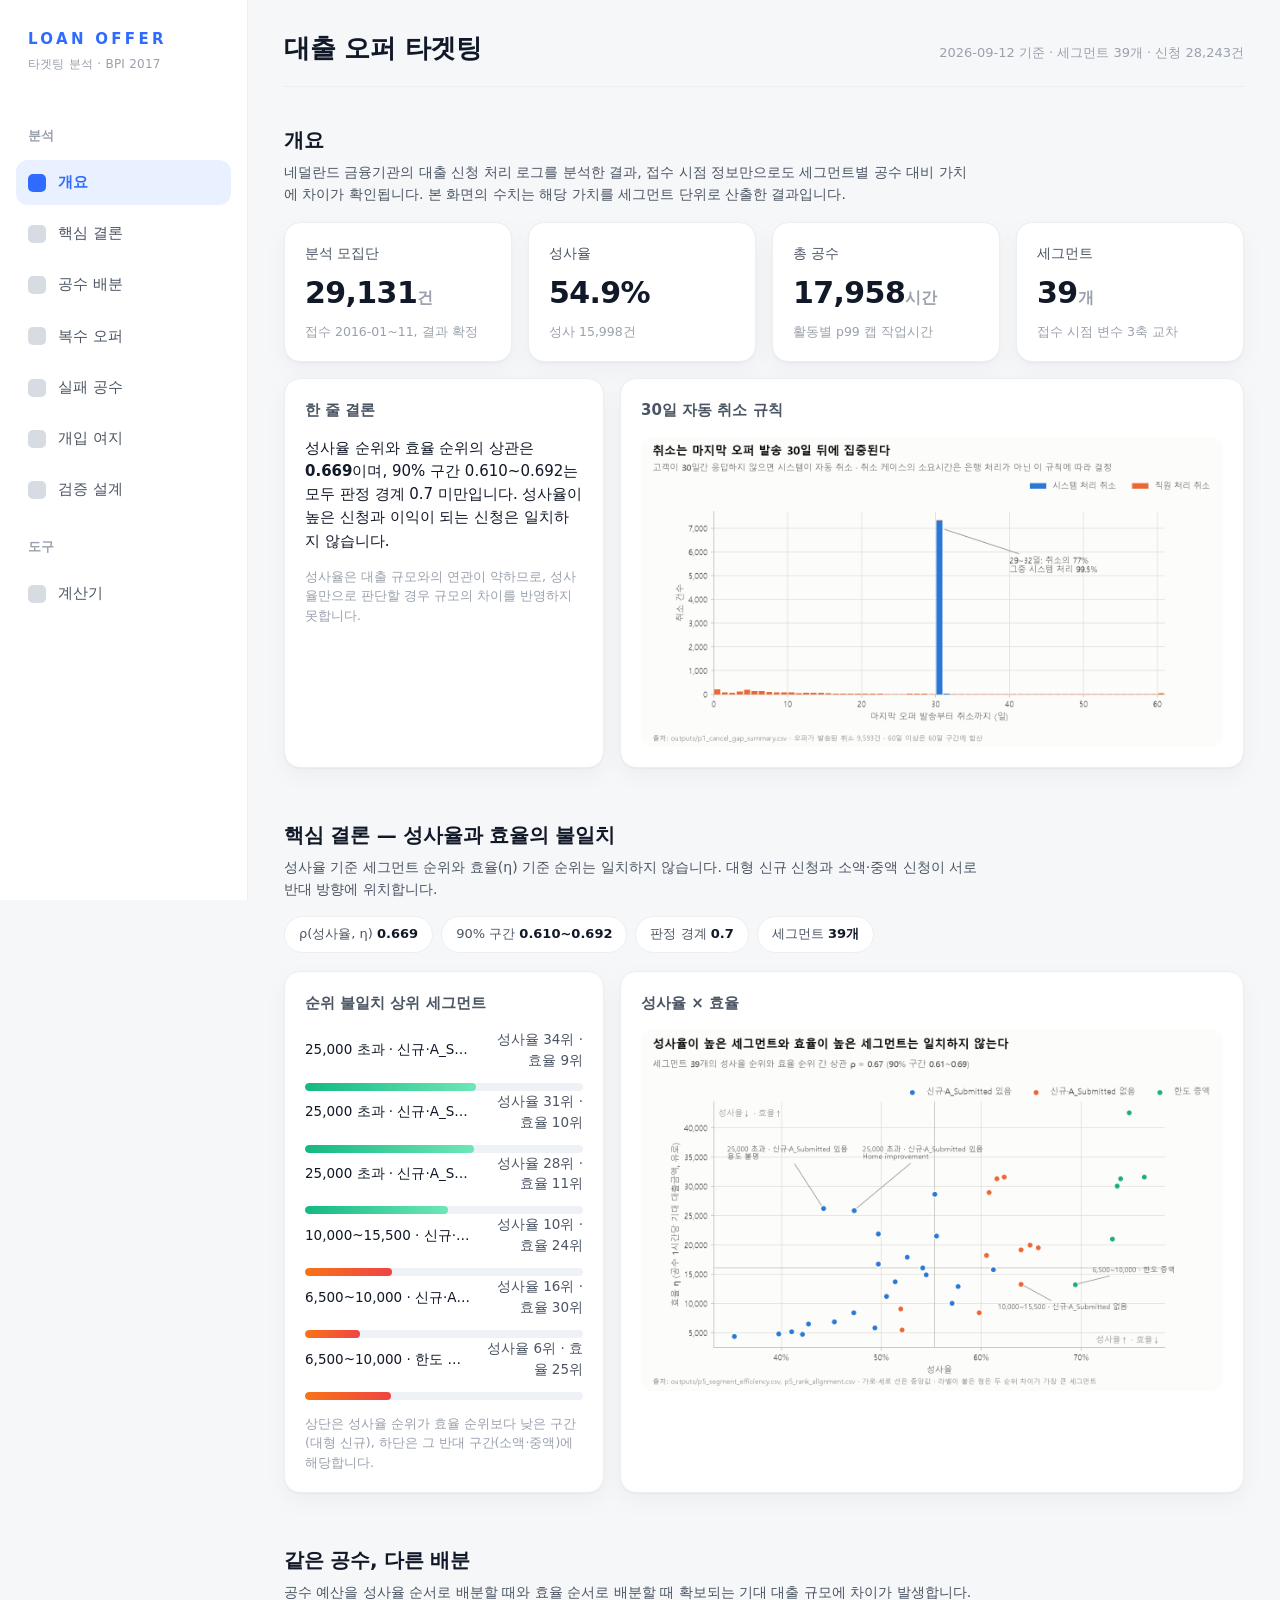
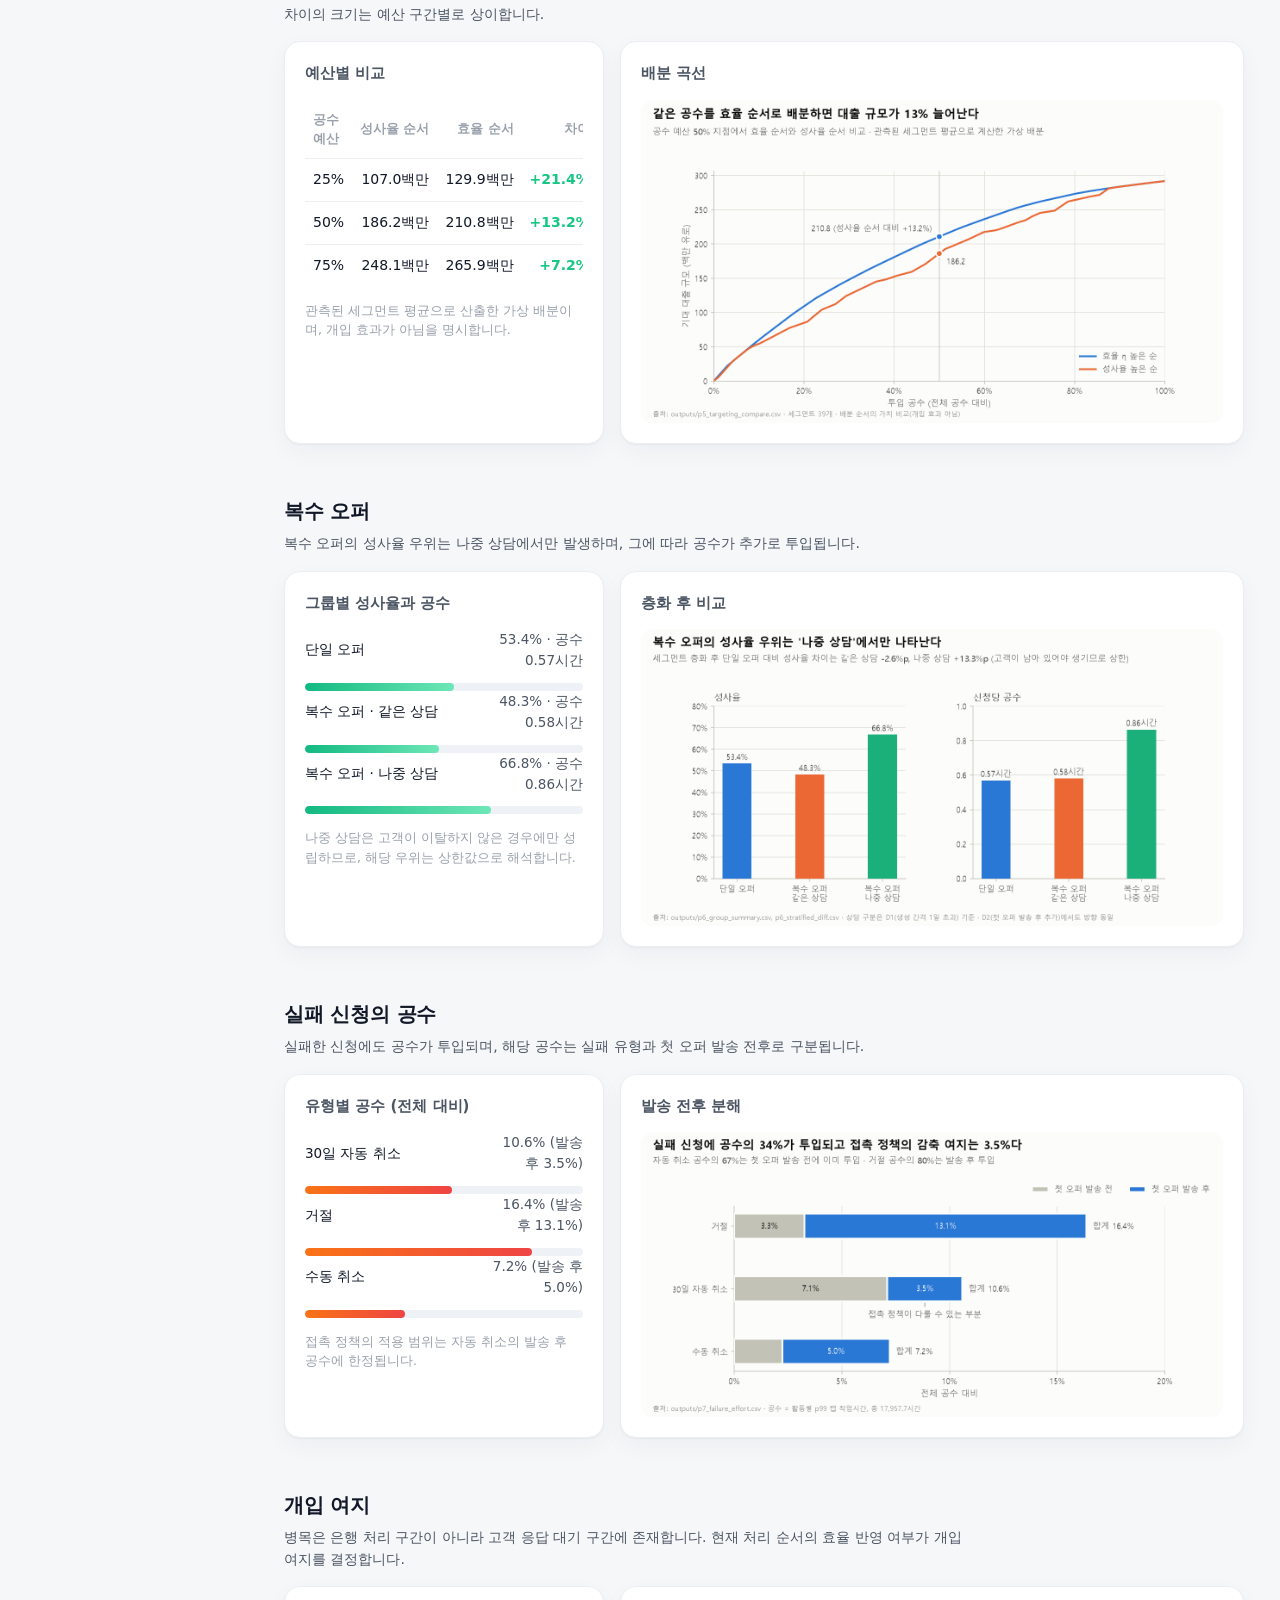
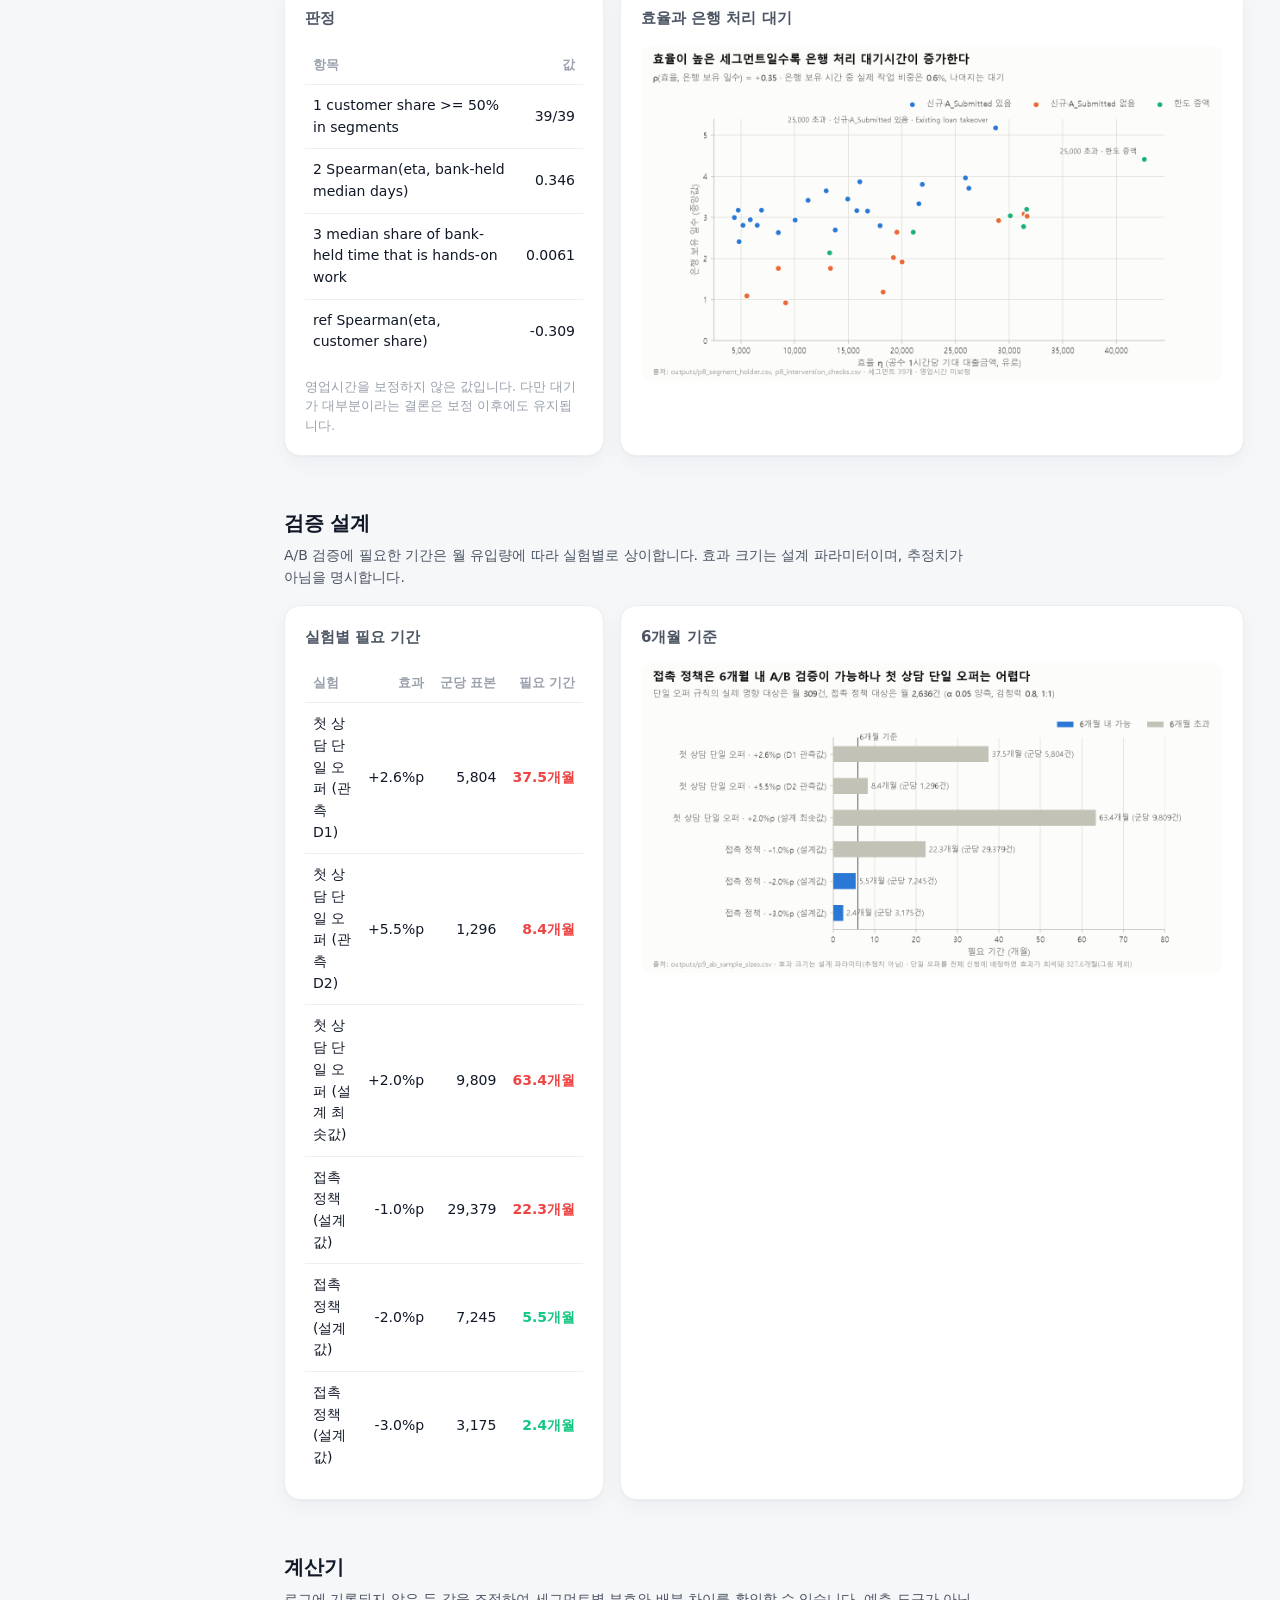
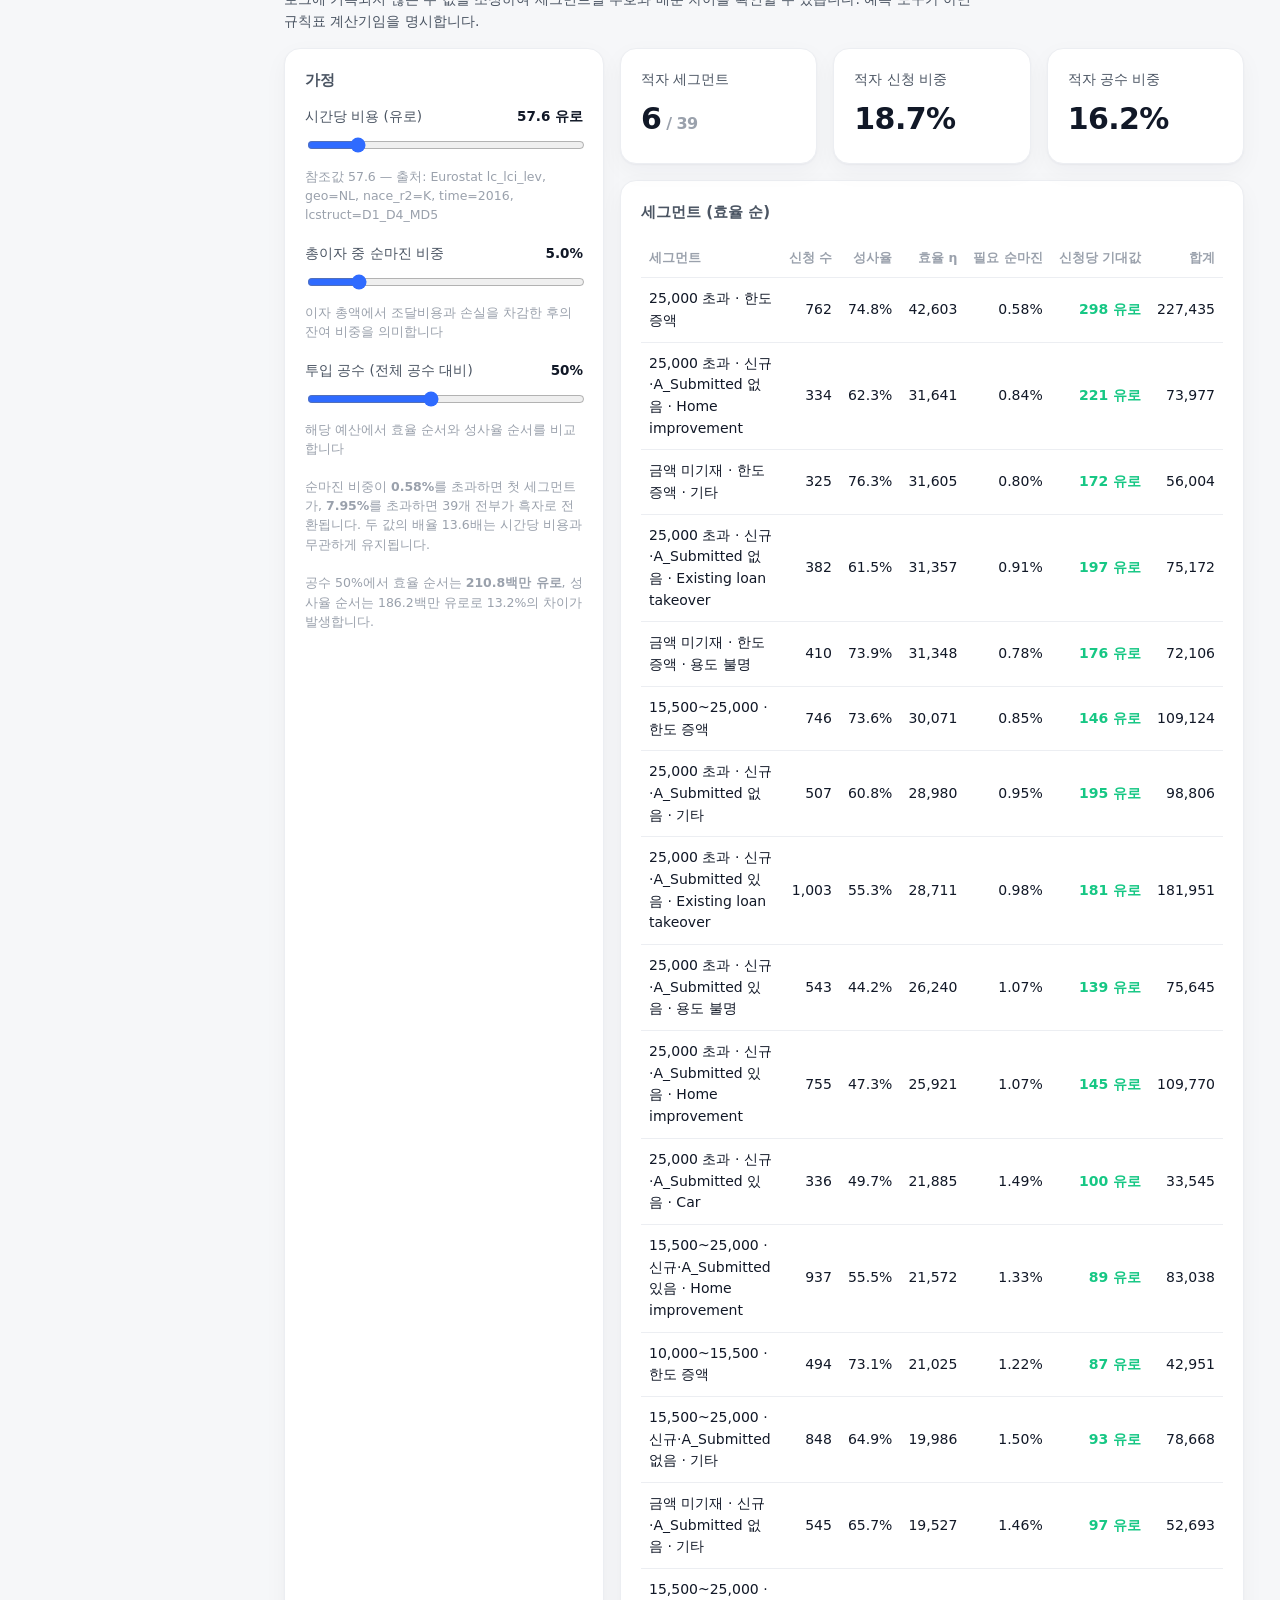
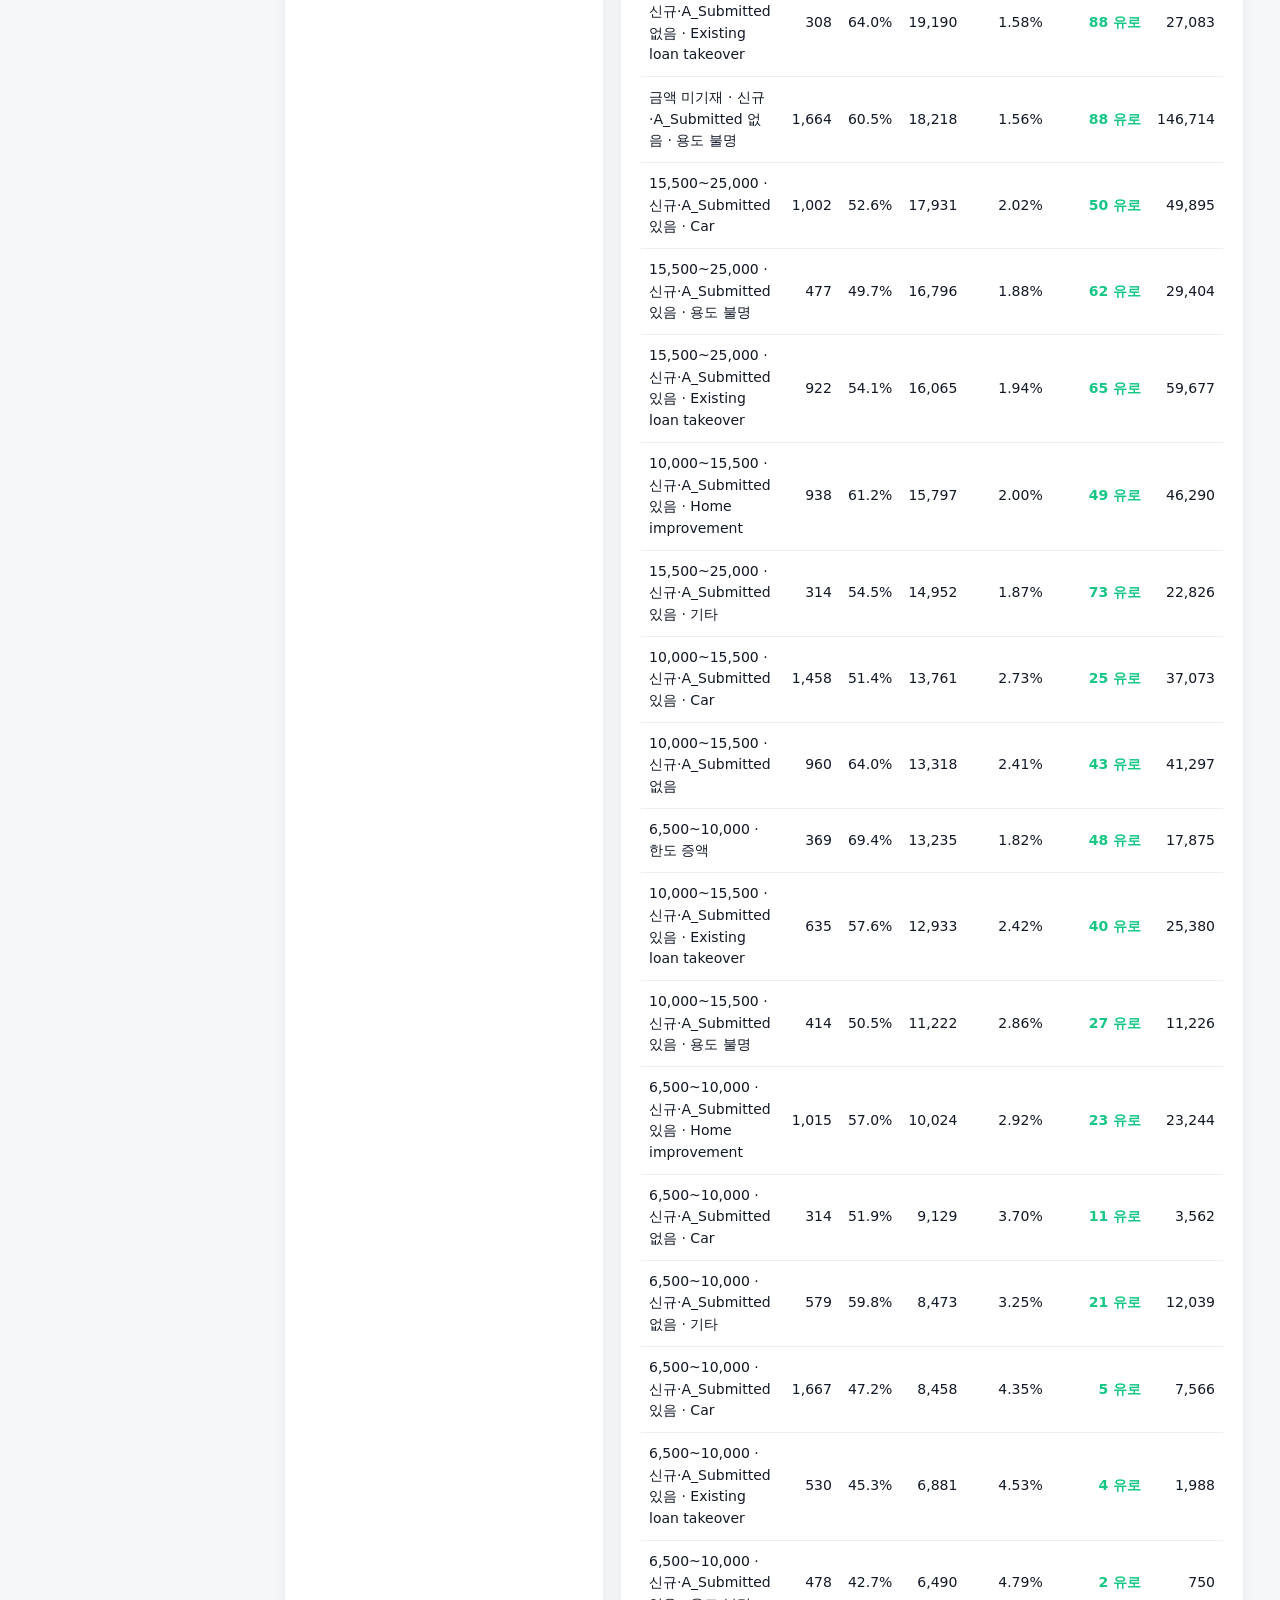
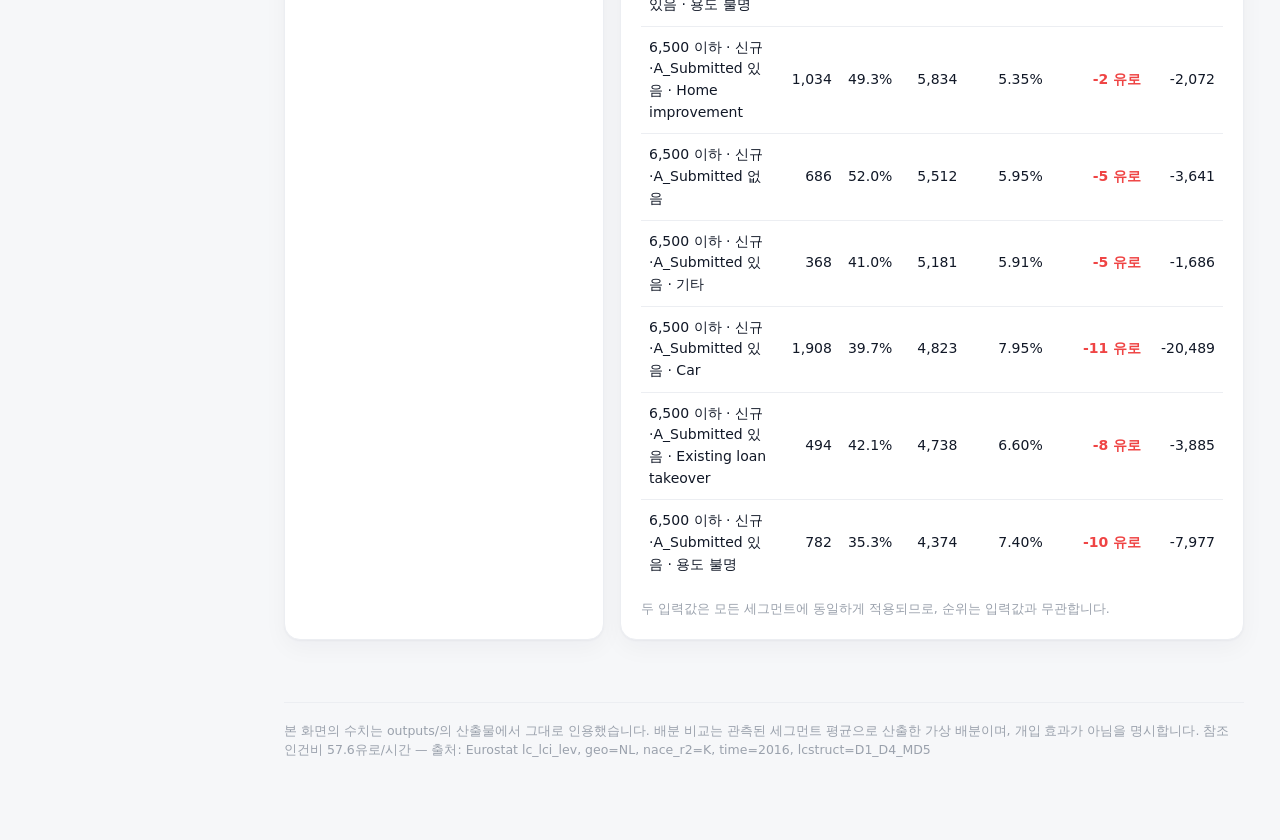
==== commit ada21621: "docs: formal register for dashboard copy, and equal chart width Native colloquial verbs become Sino-" ====
--- a/outputs/dashboard/index.html
+++ b/outputs/dashboard/index.html
@@ -34,33 +34,33 @@
     <section class="section" id="overview">
       <div class="section-head">
         <h2>개요</h2>
-        <p>네덜란드 금융기관의 대출 신청 처리 로그에서는 접수 시점 정보만으로도 세그먼트별 공수 대비 가치가 달라집니다. 이 화면의 수치는 그 가치를 세그먼트마다 계산한 결과입니다.</p>
+        <p>네덜란드 금융기관의 대출 신청 처리 로그를 분석한 결과, 접수 시점 정보만으로도 세그먼트별 공수 대비 가치에 차이가 확인됩니다. 본 화면의 수치는 해당 가치를 세그먼트 단위로 산출한 결과입니다.</p>
       </div>
       <div class="grid cols-4" id="overview-cards"></div>
-      <div class="grid cols-2" style="margin-top:16px">
+      <div class="grid split" style="margin-top:16px">
         <div class="card">
           <h3>한 줄 결론</h3>
           <p id="overview-verdict" style="margin:0;font-size:15px;color:var(--ink)"></p>
-          <p class="note">성사율은 대출 규모와 약하게만 같이 움직이기 때문에 성사율만 보면 규모의 차이를 놓칩니다.</p>
-        </div>
-        <div class="card">
+          <p class="note">성사율은 대출 규모와의 연관이 약하므로, 성사율만으로 판단할 경우 규모의 차이를 반영하지 못합니다.</p>
+        </div>
+        <div class="card figure">
           <h3>30일 자동 취소 규칙</h3>
-          <div class="figure"><img src="../charts/p1_cancel_gap.png" alt="취소는 마지막 오퍼 발송 30일 뒤에 집중된다"></div>
+          <img src="../charts/p1_cancel_gap.png" alt="취소는 마지막 오퍼 발송 30일 뒤에 집중된다">
         </div>
       </div>
     </section>
 
     <section class="section" id="core">
       <div class="section-head">
-        <h2>핵심 결론 — 성사율과 효율의 어긋남</h2>
-        <p>성사율로 매긴 세그먼트 순위와 효율(η)로 매긴 순위는 서로 어긋납니다. 대형 신규 신청과 소액·중액 신청이 반대 방향으로 벌어져 있습니다.</p>
+        <h2>핵심 결론 — 성사율과 효율의 불일치</h2>
+        <p>성사율 기준 세그먼트 순위와 효율(η) 기준 순위는 일치하지 않습니다. 대형 신규 신청과 소액·중액 신청이 서로 반대 방향에 위치합니다.</p>
       </div>
       <div class="chips" id="core-chips"></div>
       <div class="grid split">
         <div class="card">
-          <h3>순위 어긋남 상위 세그먼트</h3>
+          <h3>순위 불일치 상위 세그먼트</h3>
           <div id="core-mismatch"></div>
-          <p class="note">위는 성사율 순위가 효율 순위보다 낮은 쪽(대형 신규), 아래는 그 반대(소액·중액)입니다.</p>
+          <p class="note">상단은 성사율 순위가 효율 순위보다 낮은 구간(대형 신규), 하단은 그 반대 구간(소액·중액)에 해당합니다.</p>
         </div>
         <div class="card figure">
           <h3>성사율 × 효율</h3>
@@ -72,13 +72,13 @@
     <section class="section" id="allocation">
       <div class="section-head">
         <h2>같은 공수, 다른 배분</h2>
-        <p>공수 예산을 성사율 순서로 쓸 때와 효율 순서로 쓸 때 확보되는 기대 대출 규모가 갈립니다. 예산 구간마다 차이의 크기가 다릅니다.</p>
+        <p>공수 예산을 성사율 순서로 배분할 때와 효율 순서로 배분할 때 확보되는 기대 대출 규모에 차이가 발생합니다. 차이의 크기는 예산 구간별로 상이합니다.</p>
       </div>
       <div class="grid split">
         <div class="card">
           <h3>예산별 비교</h3>
           <div class="scroll-x"><table id="allocation-table"></table></div>
-          <p class="note">관측된 세그먼트 평균으로 계산한 가상 배분입니다. 개입 효과는 아닙니다.</p>
+          <p class="note">관측된 세그먼트 평균으로 산출한 가상 배분이며, 개입 효과가 아님을 명시합니다.</p>
         </div>
         <div class="card figure">
           <h3>배분 곡선</h3>
@@ -90,13 +90,13 @@
     <section class="section" id="multioffer">
       <div class="section-head">
         <h2>복수 오퍼</h2>
-        <p>복수 오퍼의 성사율 우위는 나중 상담에서 나오며 그 대가로 공수가 더 듭니다.</p>
+        <p>복수 오퍼의 성사율 우위는 나중 상담에서만 발생하며, 그에 따라 공수가 추가로 투입됩니다.</p>
       </div>
       <div class="grid split">
         <div class="card">
           <h3>그룹별 성사율과 공수</h3>
           <div id="multioffer-bars"></div>
-          <p class="note">나중 상담은 고객이 남아 있어야 생기기 때문에 이 우위는 상한입니다.</p>
+          <p class="note">나중 상담은 고객이 이탈하지 않은 경우에만 성립하므로, 해당 우위는 상한값으로 해석합니다.</p>
         </div>
         <div class="card figure">
           <h3>층화 후 비교</h3>
@@ -108,13 +108,13 @@
     <section class="section" id="failures">
       <div class="section-head">
         <h2>실패 신청의 공수</h2>
-        <p>실패한 신청에도 공수가 들어가며 그 공수는 실패 유형과 첫 오퍼 발송 전후로 나뉩니다.</p>
+        <p>실패한 신청에도 공수가 투입되며, 해당 공수는 실패 유형과 첫 오퍼 발송 전후로 구분됩니다.</p>
       </div>
       <div class="grid split">
         <div class="card">
           <h3>유형별 공수 (전체 대비)</h3>
           <div id="failure-bars"></div>
-          <p class="note">접촉 정책은 자동 취소의 발송 후 공수만 다룰 수 있습니다.</p>
+          <p class="note">접촉 정책의 적용 범위는 자동 취소의 발송 후 공수에 한정됩니다.</p>
         </div>
         <div class="card figure">
           <h3>발송 전후 분해</h3>
@@ -126,13 +126,13 @@
     <section class="section" id="intervention">
       <div class="section-head">
         <h2>개입 여지</h2>
-        <p>병목은 은행 처리보다 고객 응답 대기 쪽에 있습니다. 지금의 처리 순서가 효율을 반영하는지가 개입 여지를 가릅니다.</p>
+        <p>병목은 은행 처리 구간이 아니라 고객 응답 대기 구간에 존재합니다. 현재 처리 순서의 효율 반영 여부가 개입 여지를 결정합니다.</p>
       </div>
       <div class="grid split">
         <div class="card">
           <h3>판정</h3>
           <div class="scroll-x"><table id="checks-table"></table></div>
-          <p class="note">영업시간을 보정하지 않은 값입니다. 다만 대기가 대부분이라는 방향은 보정해도 바뀌지 않습니다.</p>
+          <p class="note">영업시간을 보정하지 않은 값입니다. 다만 대기가 대부분이라는 결론은 보정 이후에도 유지됩니다.</p>
         </div>
         <div class="card figure">
           <h3>효율과 은행 처리 대기</h3>
@@ -144,7 +144,7 @@
     <section class="section" id="validation">
       <div class="section-head">
         <h2>검증 설계</h2>
-        <p>A/B에 필요한 기간은 월 유입량에 따라 실험마다 다릅니다. 효과 크기는 설계 파라미터이며 추정치가 아닙니다.</p>
+        <p>A/B 검증에 필요한 기간은 월 유입량에 따라 실험별로 상이합니다. 효과 크기는 설계 파라미터이며, 추정치가 아님을 명시합니다.</p>
       </div>
       <div class="grid split">
         <div class="card">
@@ -161,7 +161,7 @@
     <section class="section" id="calculator">
       <div class="section-head">
         <h2>계산기</h2>
-        <p>로그에 없는 두 값을 바꿔 가며 세그먼트의 부호와 배분 차이를 볼 수 있습니다. 예측 도구가 아니라 규칙표 계산기입니다.</p>
+        <p>로그에 기록되지 않은 두 값을 조정하여 세그먼트별 부호와 배분 차이를 확인할 수 있습니다. 예측 도구가 아닌 규칙표 계산기임을 명시합니다.</p>
       </div>
       <div class="grid split">
         <div class="card">
@@ -174,12 +174,12 @@
           <div class="control">
             <label>총이자 중 순마진 비중 <b id="margin-value"></b></label>
             <input type="range" id="margin" min="0" max="30" step="0.1" value="5">
-            <div class="hint">이자 총액에서 조달비용과 손실을 뺀 뒤 남는 몫의 비중입니다</div>
+            <div class="hint">이자 총액에서 조달비용과 손실을 차감한 후의 잔여 비중을 의미합니다</div>
           </div>
           <div class="control">
             <label>투입 공수 (전체 공수 대비) <b id="budget-value"></b></label>
             <input type="range" id="budget" min="10" max="100" step="5" value="50">
-            <div class="hint">이 예산에서 효율 순서와 성사율 순서를 비교합니다</div>
+            <div class="hint">해당 예산에서 효율 순서와 성사율 순서를 비교합니다</div>
           </div>
           <p class="note" id="breakeven"></p>
         </div>
@@ -188,7 +188,7 @@
           <div class="card" style="margin-top:16px">
             <h3>세그먼트 (효율 순)</h3>
             <div class="scroll-x"><table id="calc-table"></table></div>
-            <p class="note">두 값은 모든 세그먼트에 같은 방식으로 곱해지므로 순위는 두 입력과 무관합니다.</p>
+            <p class="note">두 입력값은 모든 세그먼트에 동일하게 적용되므로, 순위는 입력값과 무관합니다.</p>
           </div>
         </div>
       </div>
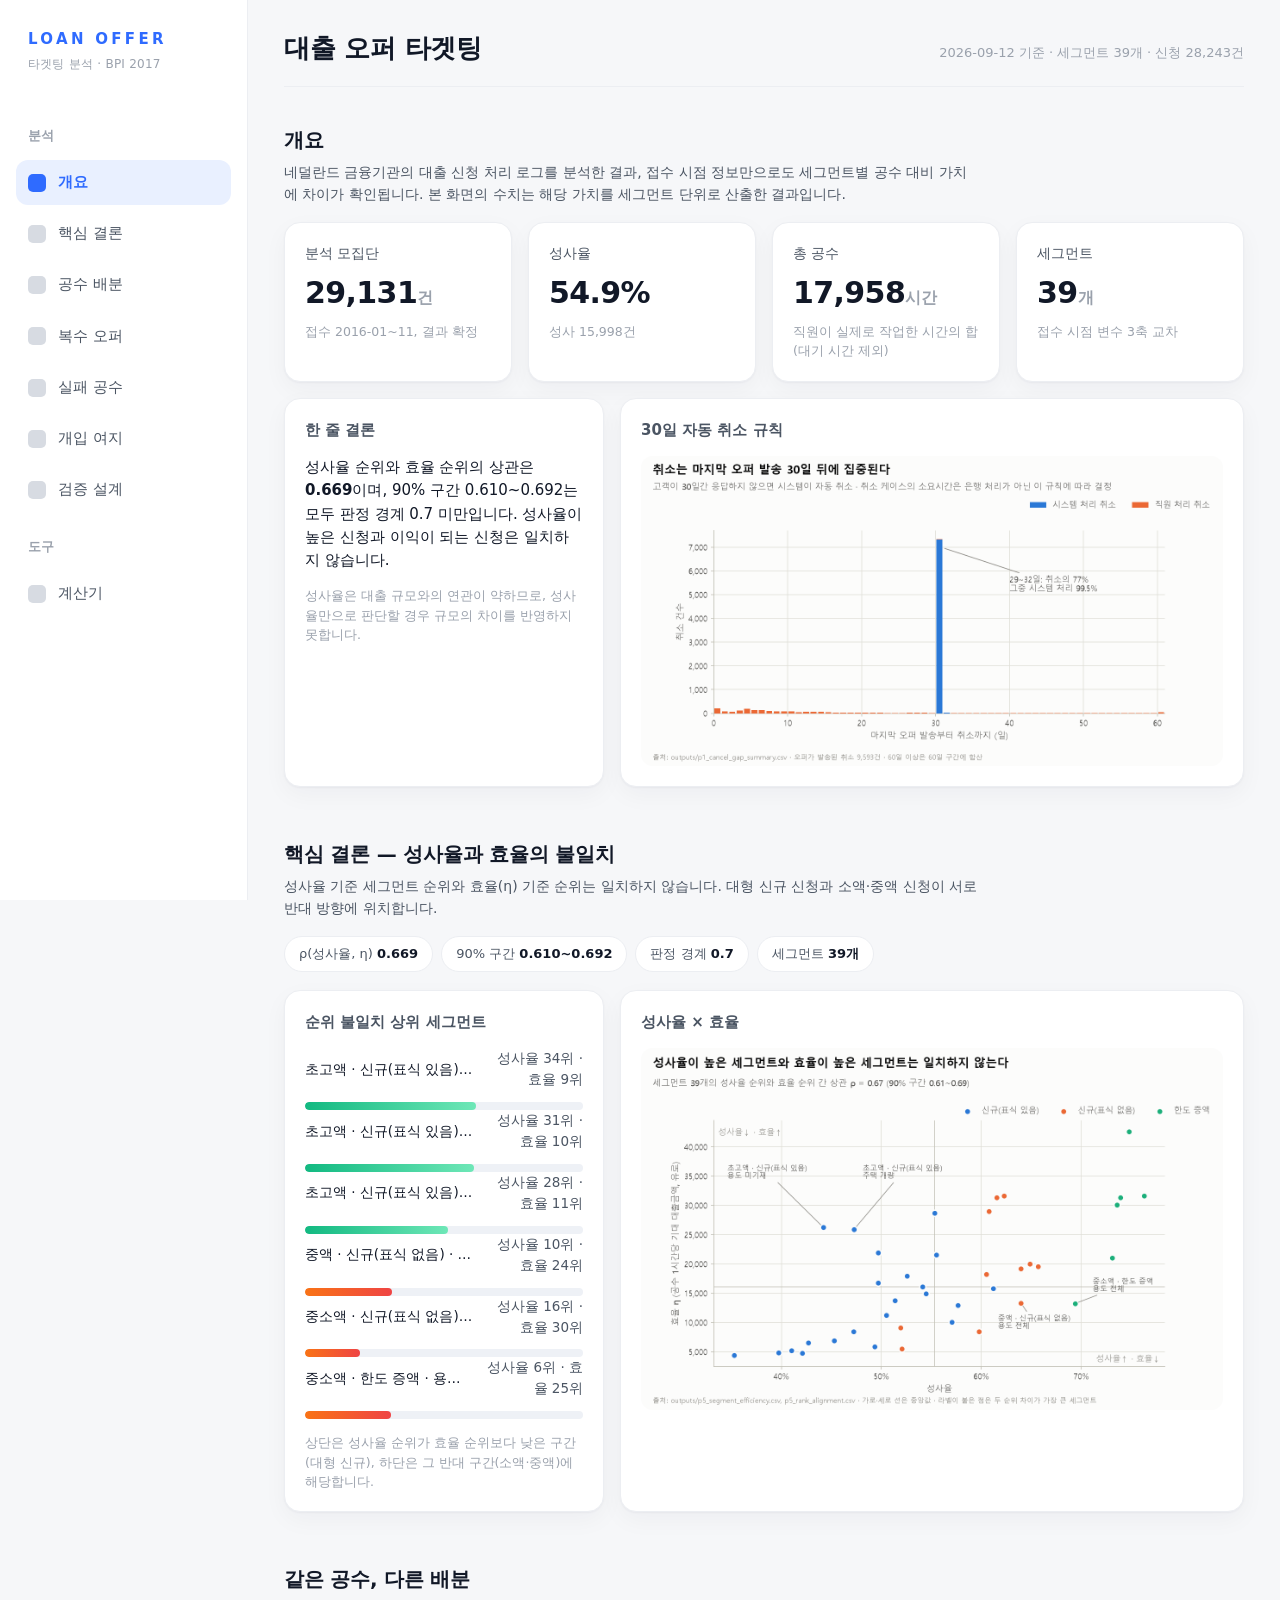
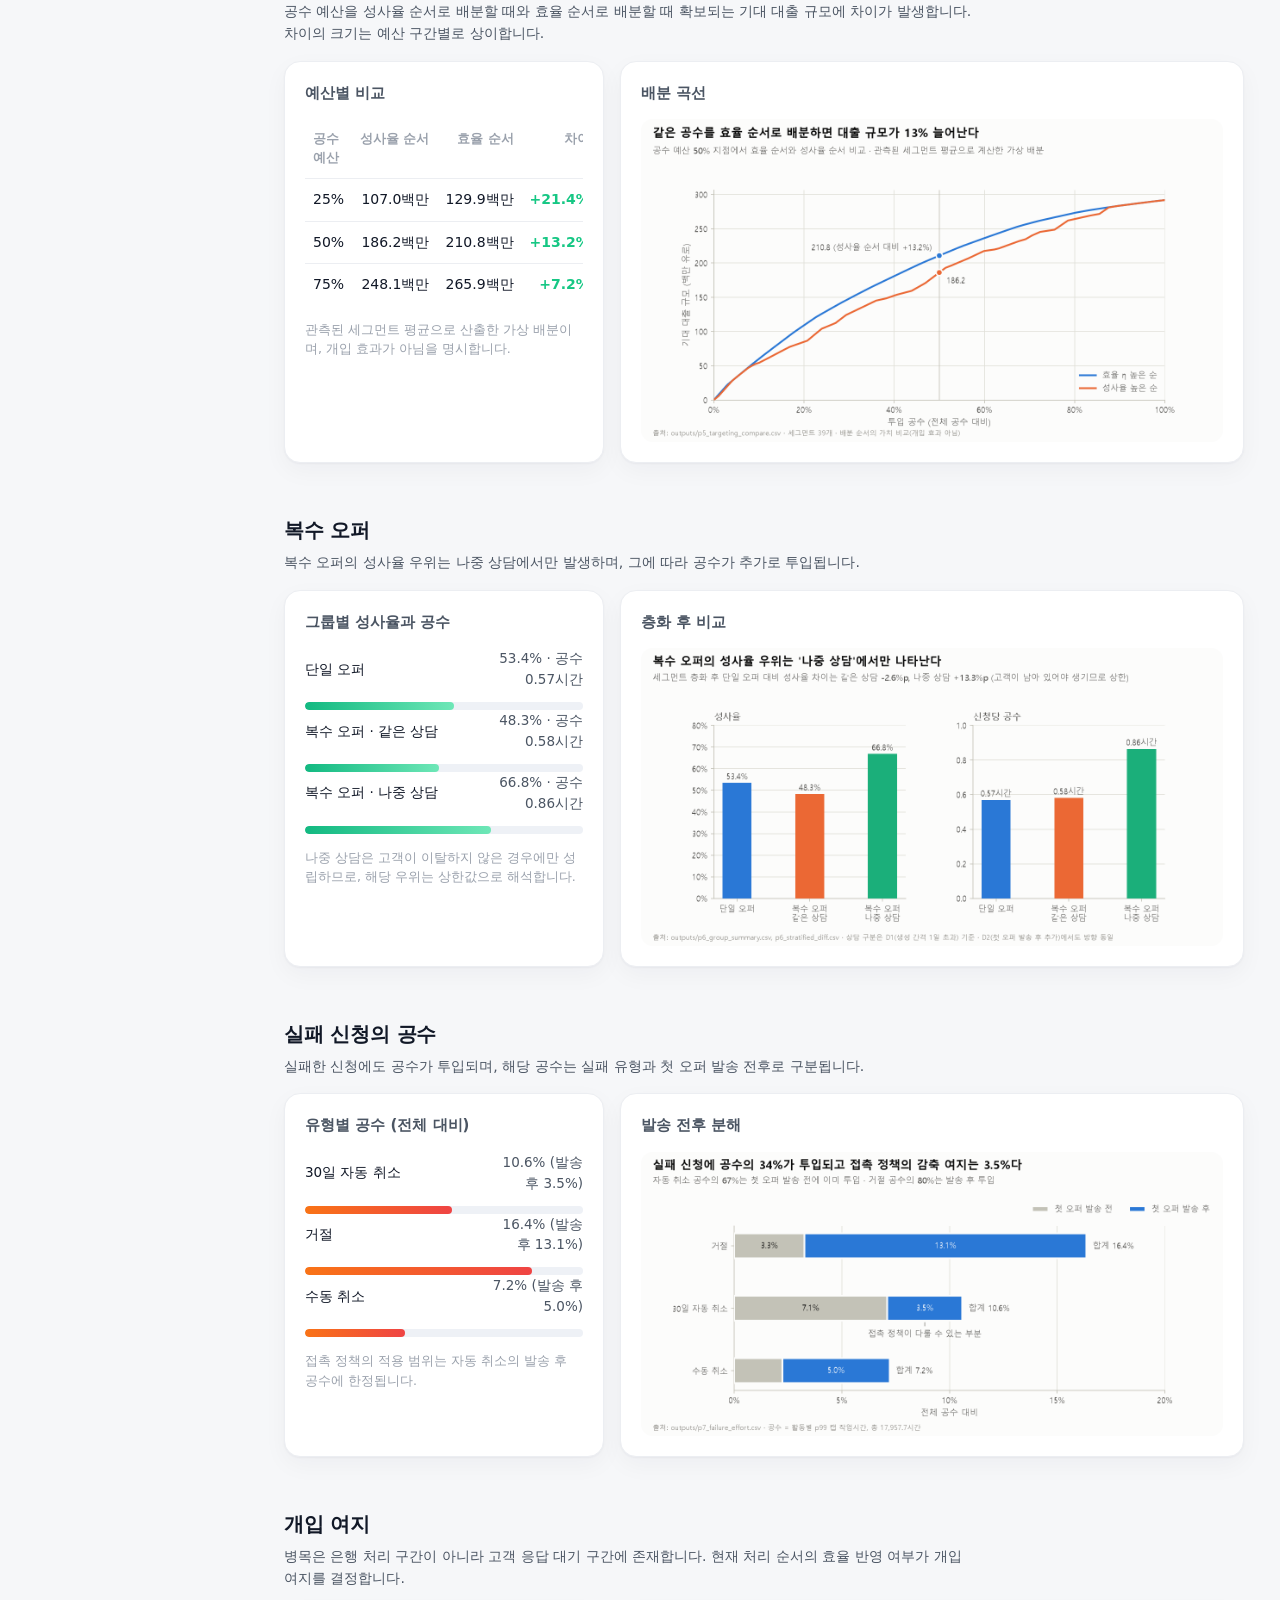
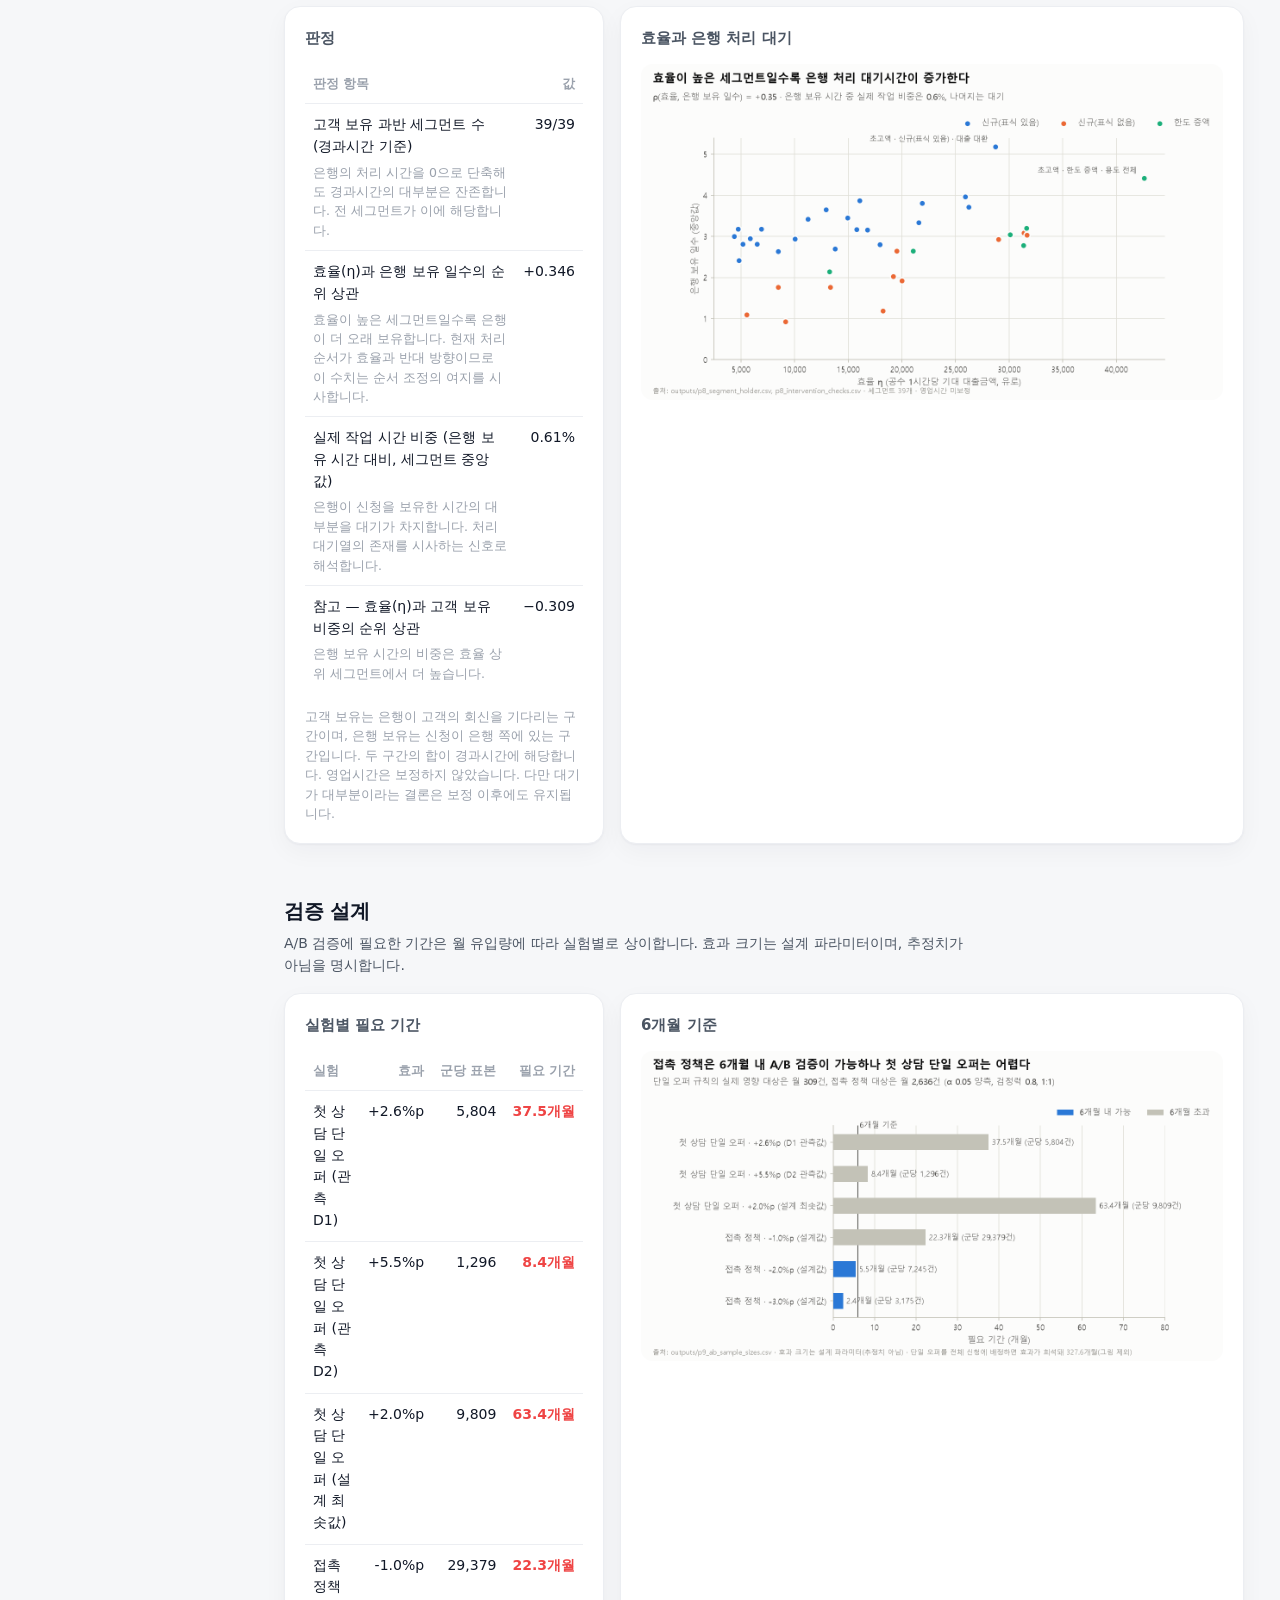
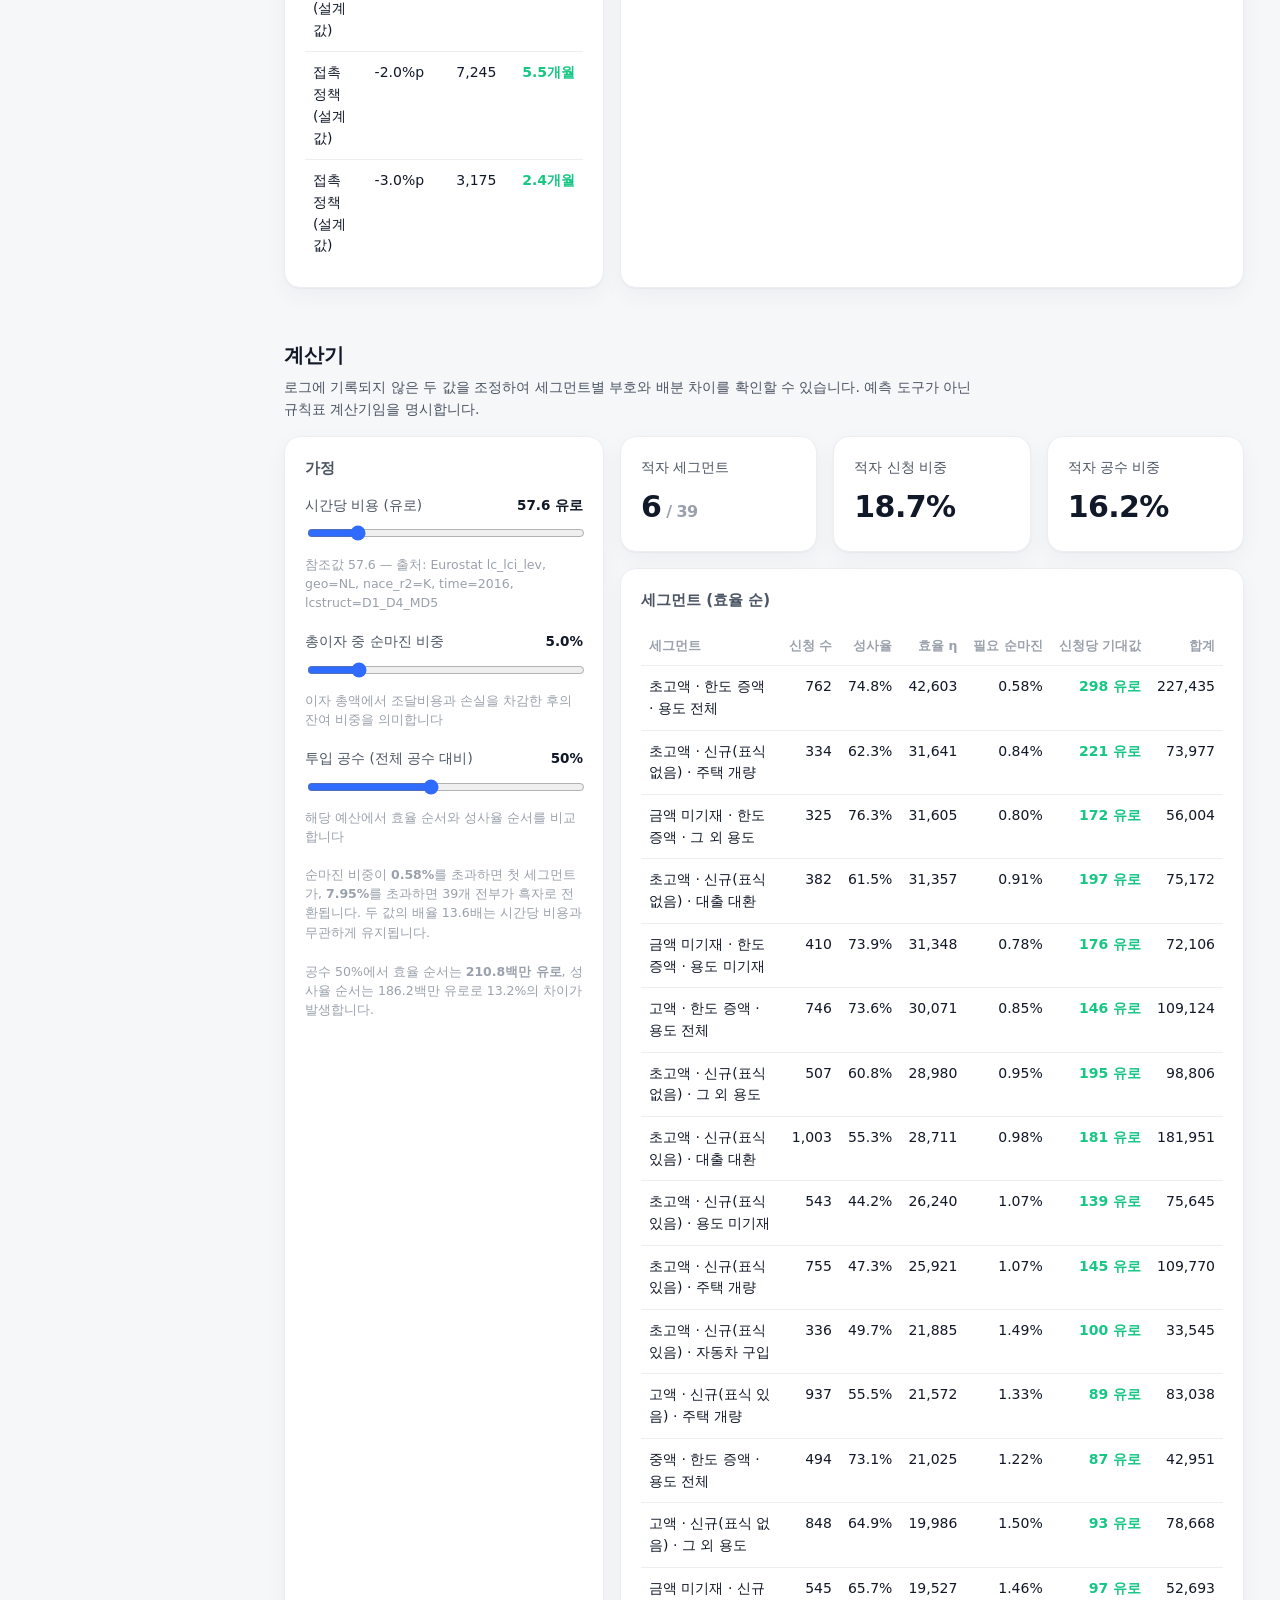
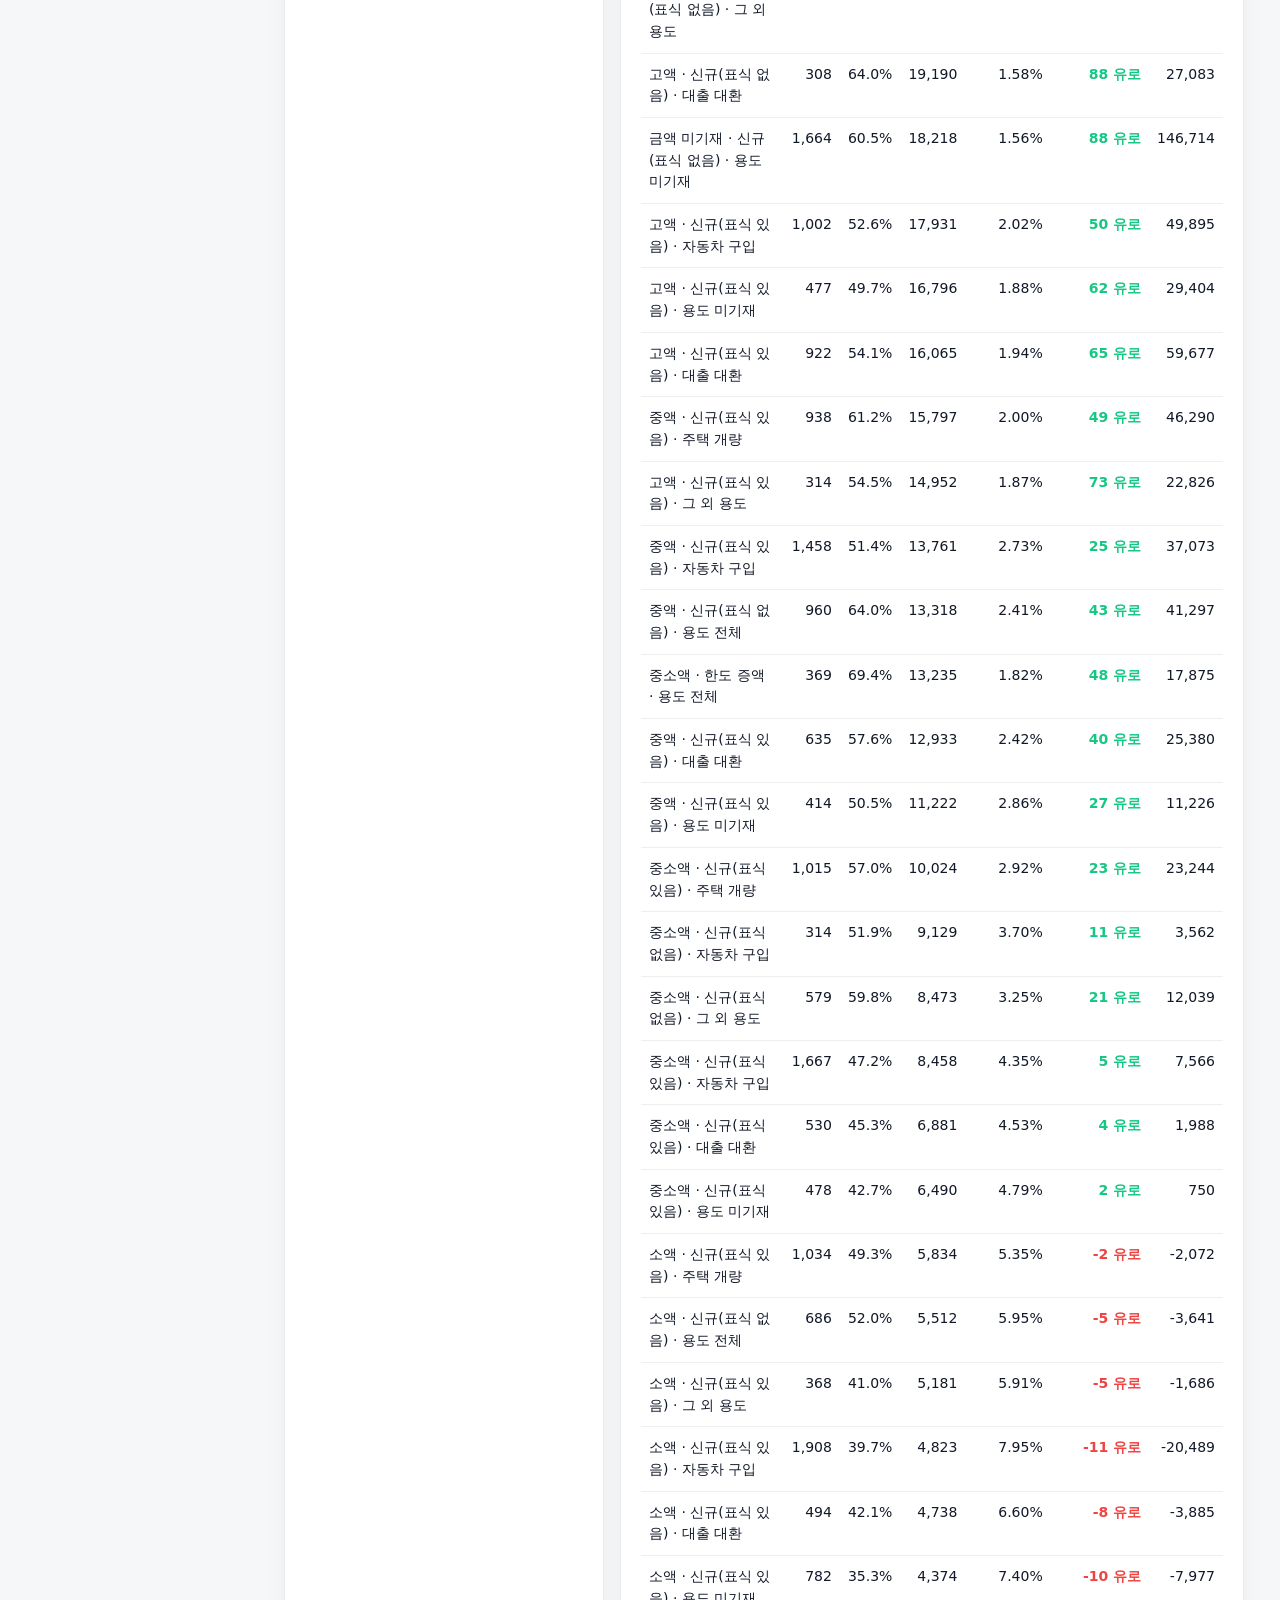
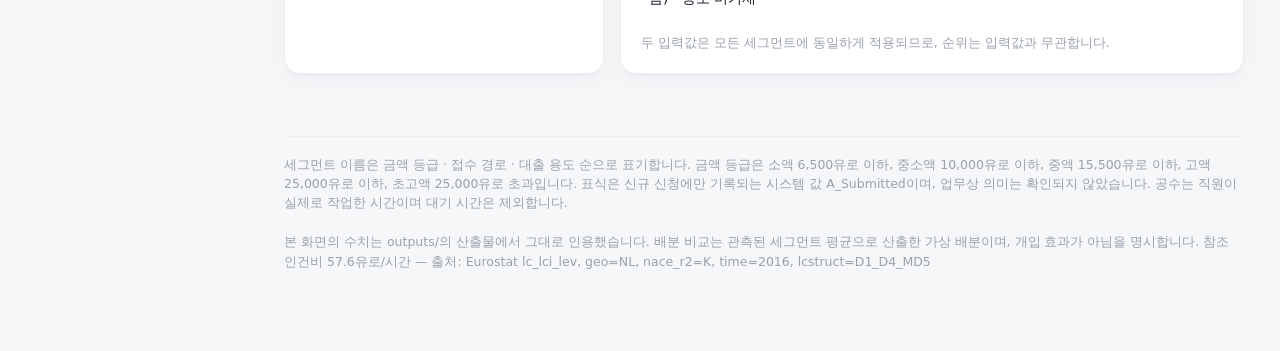
==== commit 530567f3: "feat: 판정 표의 지표 이름을 화면 표기로 바꾼다 산출 스크립트 19가 쓴 영문 라벨이 대시보드에 그대로 노출되어, 무엇을 측정한 값인지 읽어낼 수 없었다.  - 표시 이름은 " ====
--- a/outputs/dashboard/index.html
+++ b/outputs/dashboard/index.html
@@ -132,7 +132,7 @@
         <div class="card">
           <h3>판정</h3>
           <div class="scroll-x"><table id="checks-table"></table></div>
-          <p class="note">영업시간을 보정하지 않은 값입니다. 다만 대기가 대부분이라는 결론은 보정 이후에도 유지됩니다.</p>
+          <p class="note">고객 보유는 은행이 고객의 회신을 기다리는 구간이며, 은행 보유는 신청이 은행 쪽에 있는 구간입니다. 두 구간의 합이 경과시간에 해당합니다. 영업시간은 보정하지 않았습니다. 다만 대기가 대부분이라는 결론은 보정 이후에도 유지됩니다.</p>
         </div>
         <div class="card figure">
           <h3>효율과 은행 처리 대기</h3>
--- a/outputs/dashboard/styles.css
+++ b/outputs/dashboard/styles.css
@@ -132,6 +132,9 @@
 th { font-size: 12.5px; color: var(--muted); font-weight: 600; }
 th:first-child, td:first-child { text-align: left; white-space: normal; }
 tbody tr:last-child td { border-bottom: none; }
+td .cell-note { display: block; margin-top: 5px; font-size: 12.5px; color: var(--muted);
+                font-weight: 400; line-height: 1.55; white-space: normal; }
+th:not(:first-child), td:not(:first-child) { vertical-align: top; }
 td.pos { color: var(--good); font-weight: 600; }
 td.neg { color: var(--bad); font-weight: 600; }
 
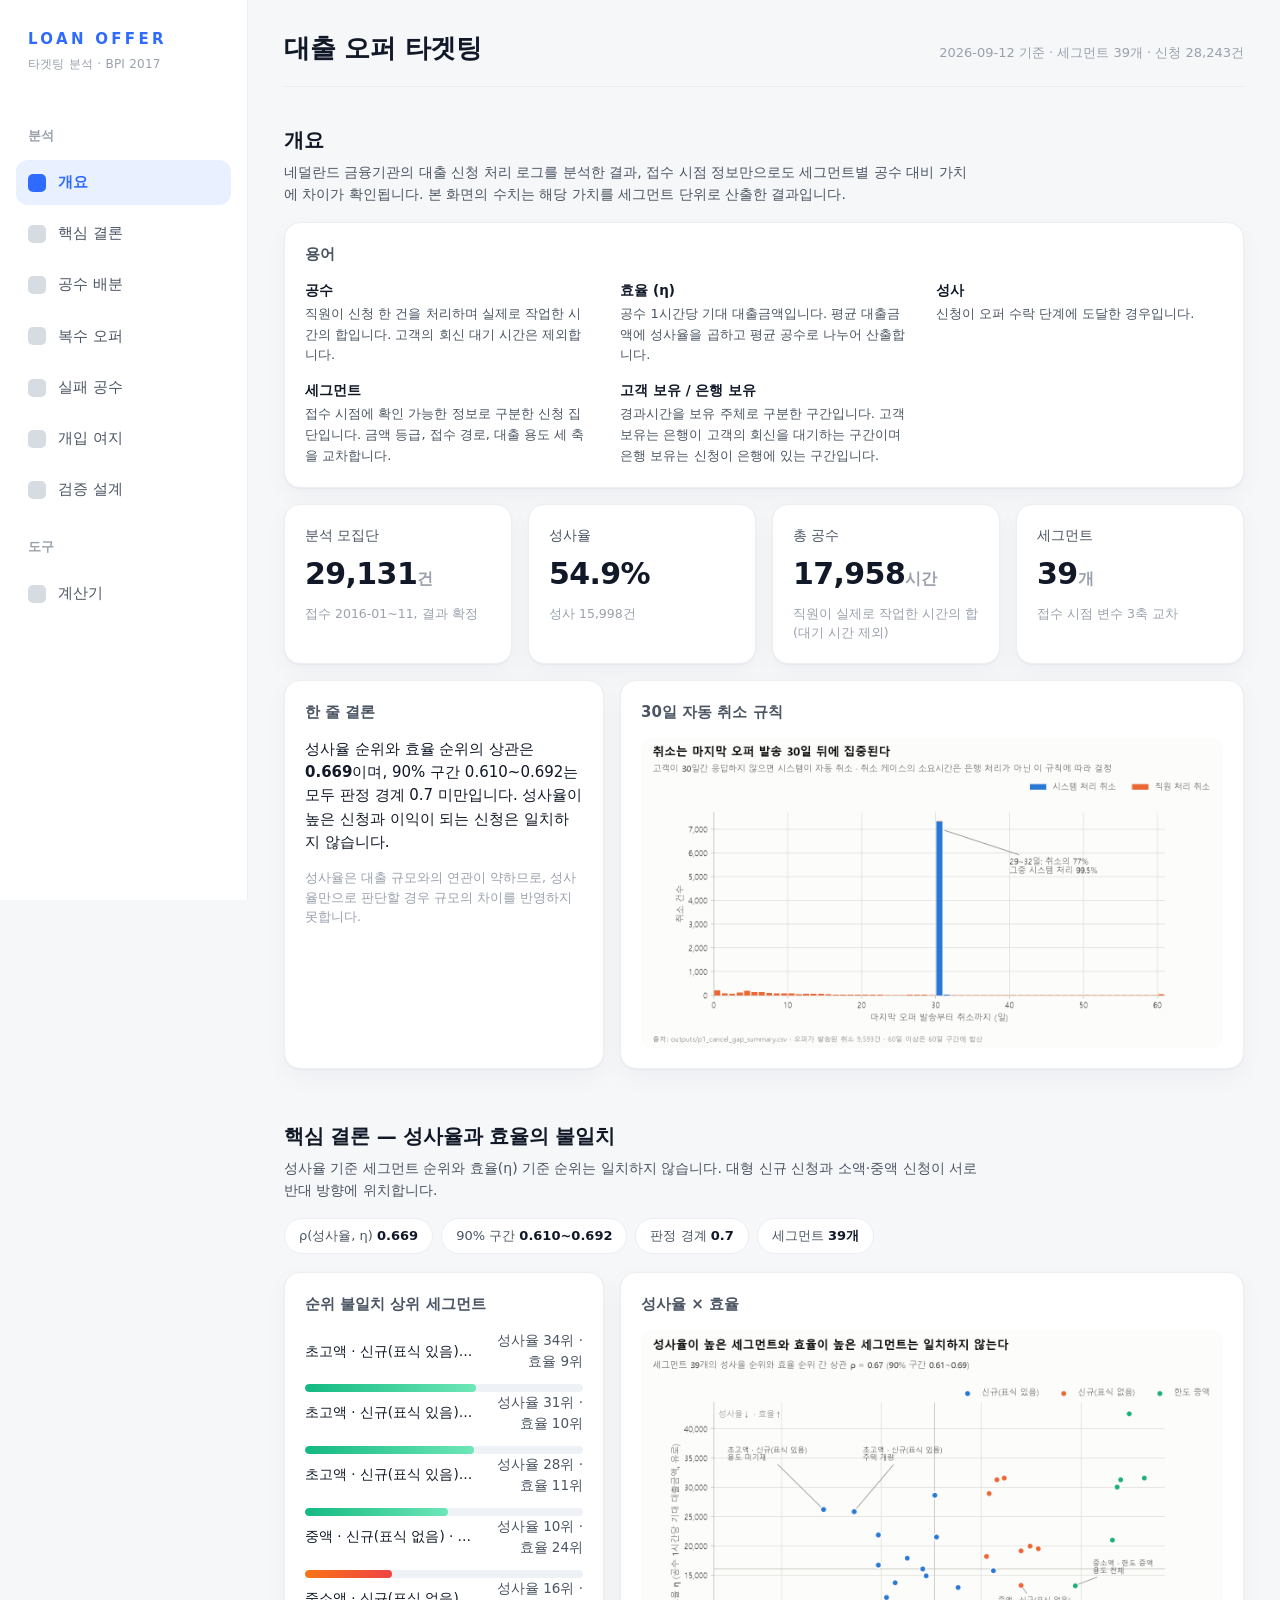
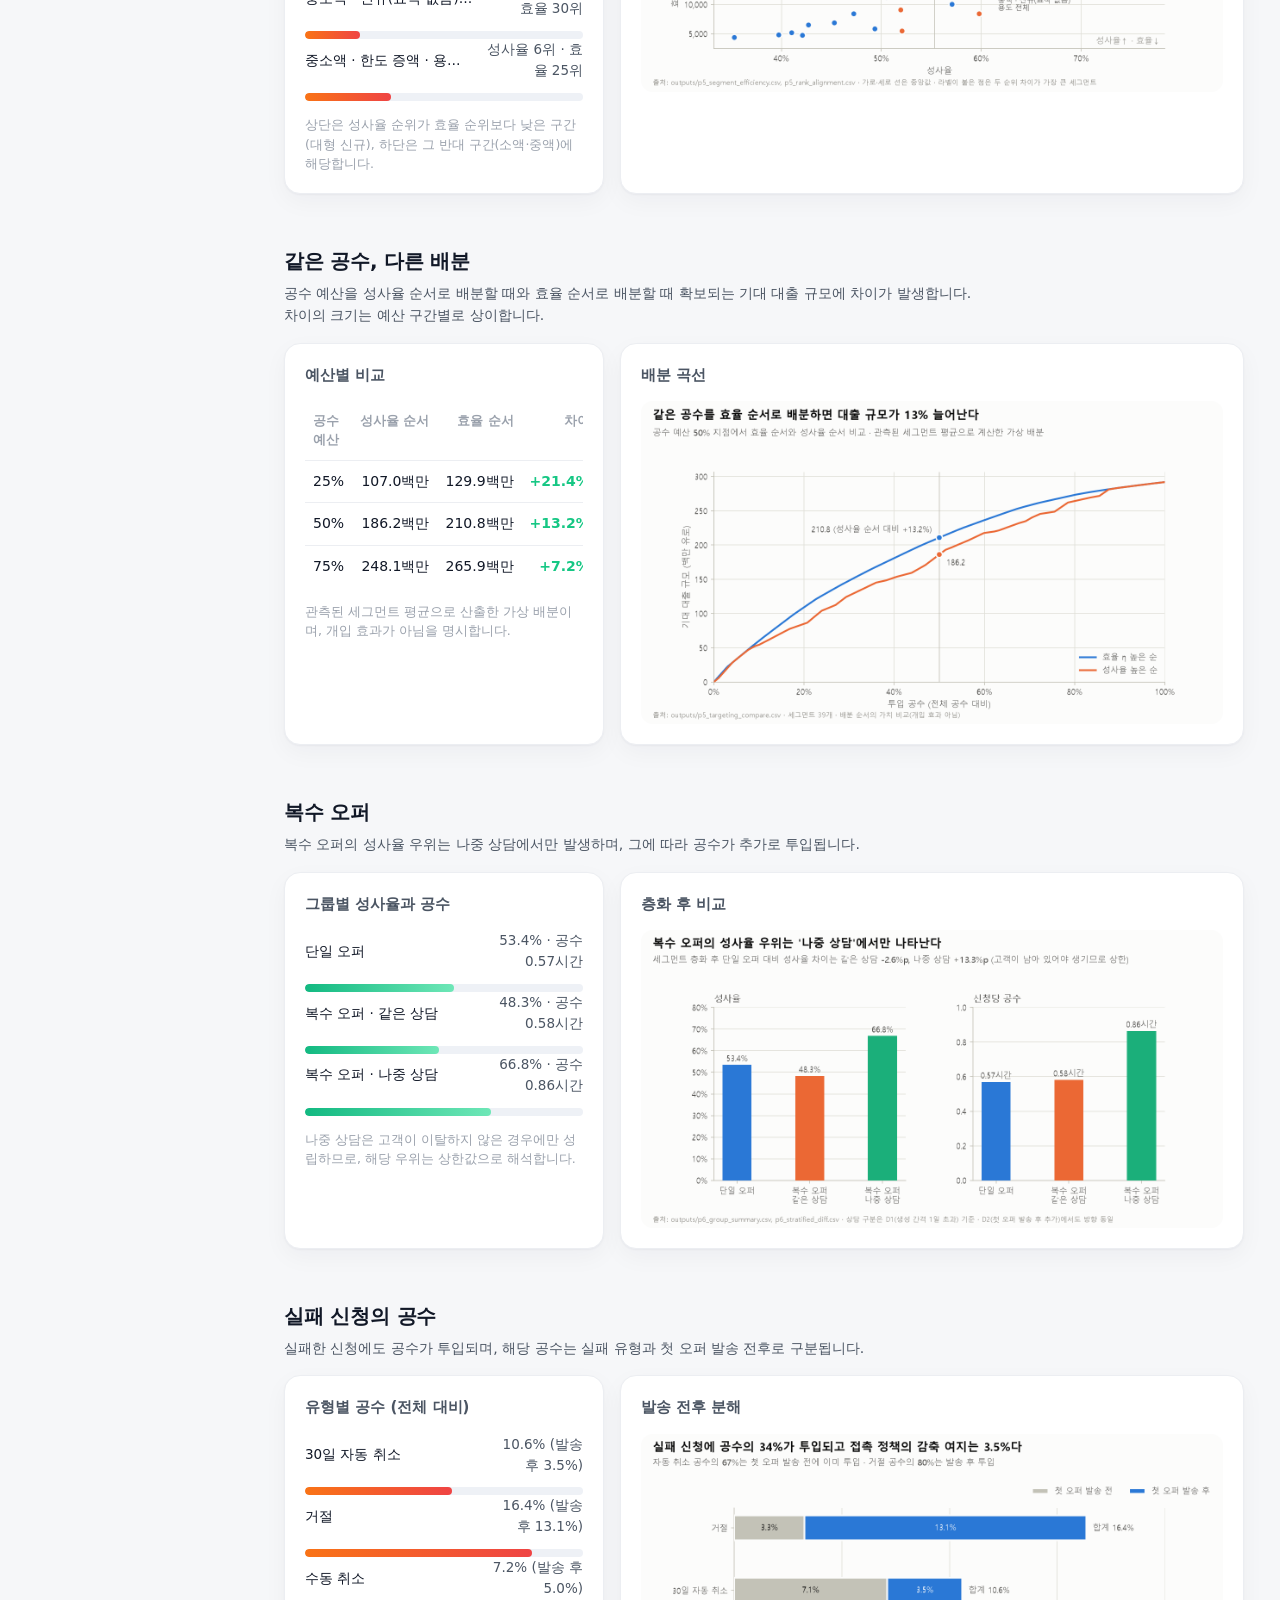
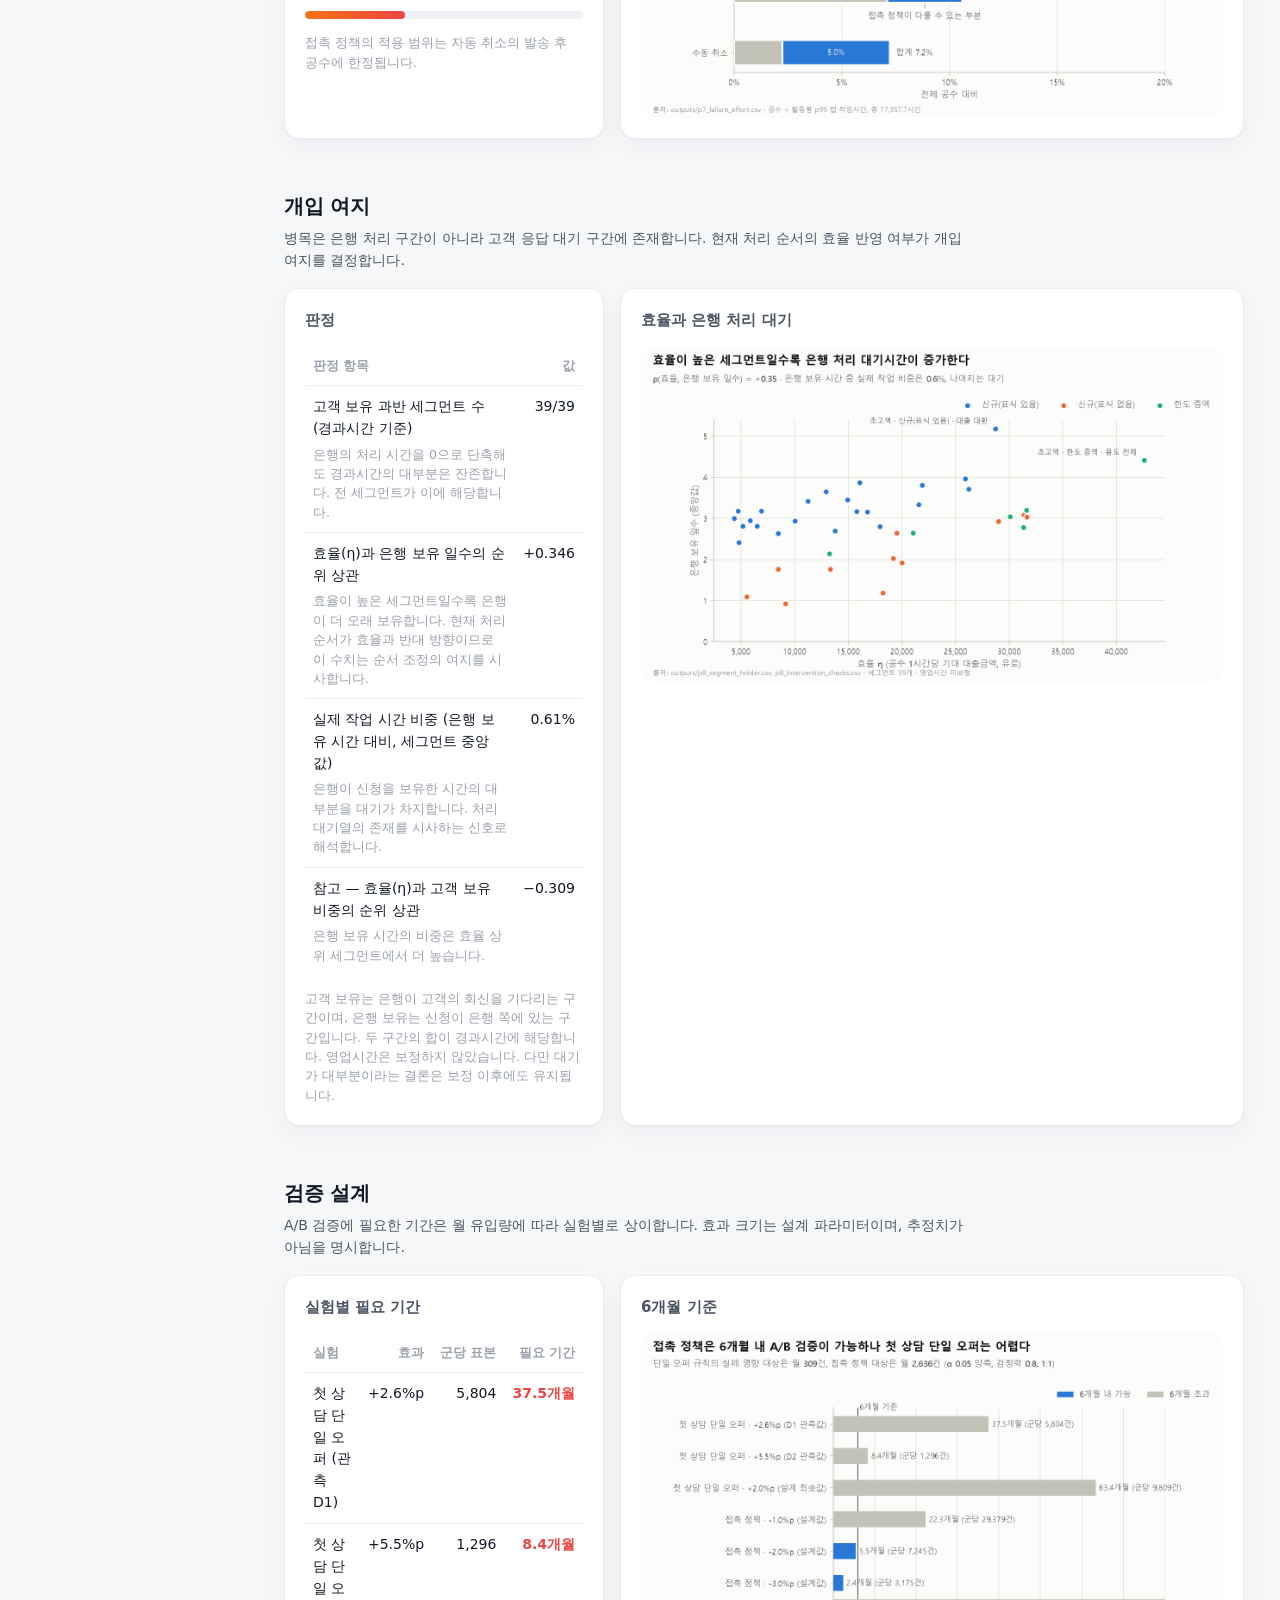
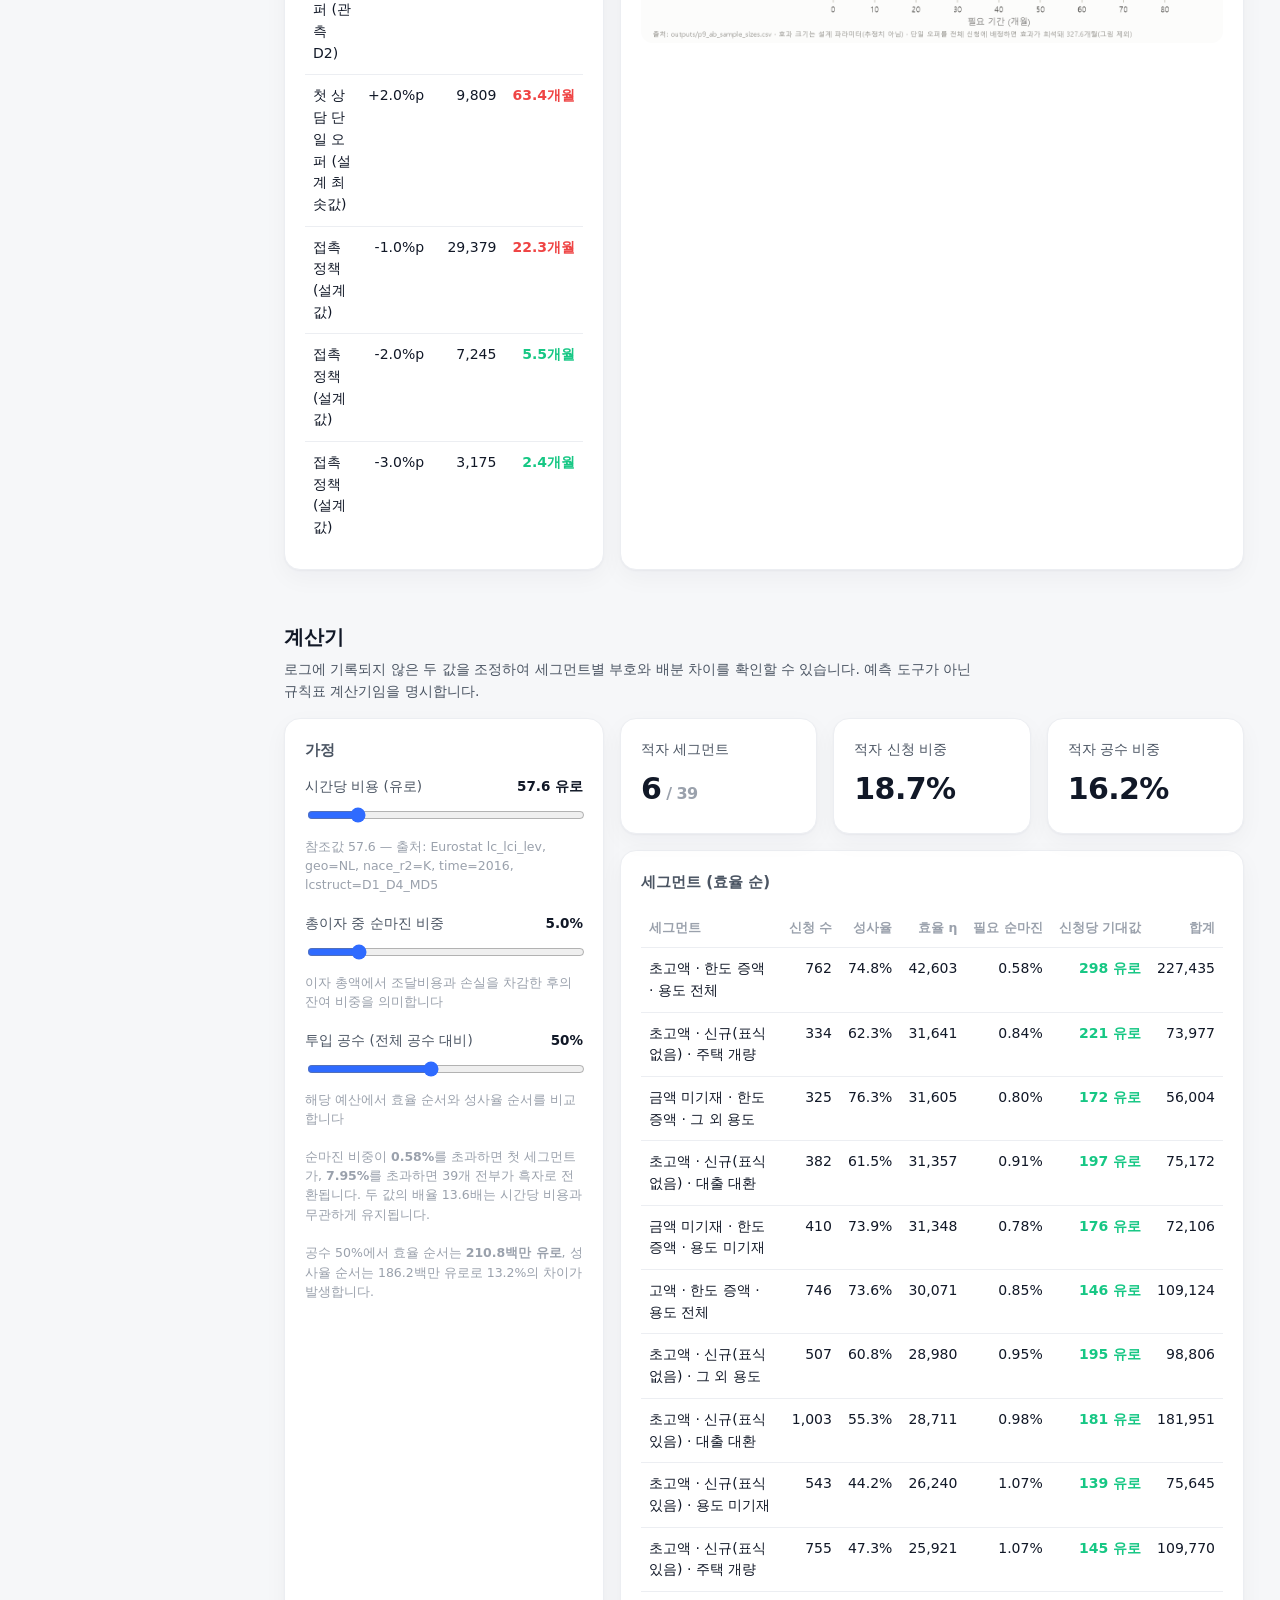
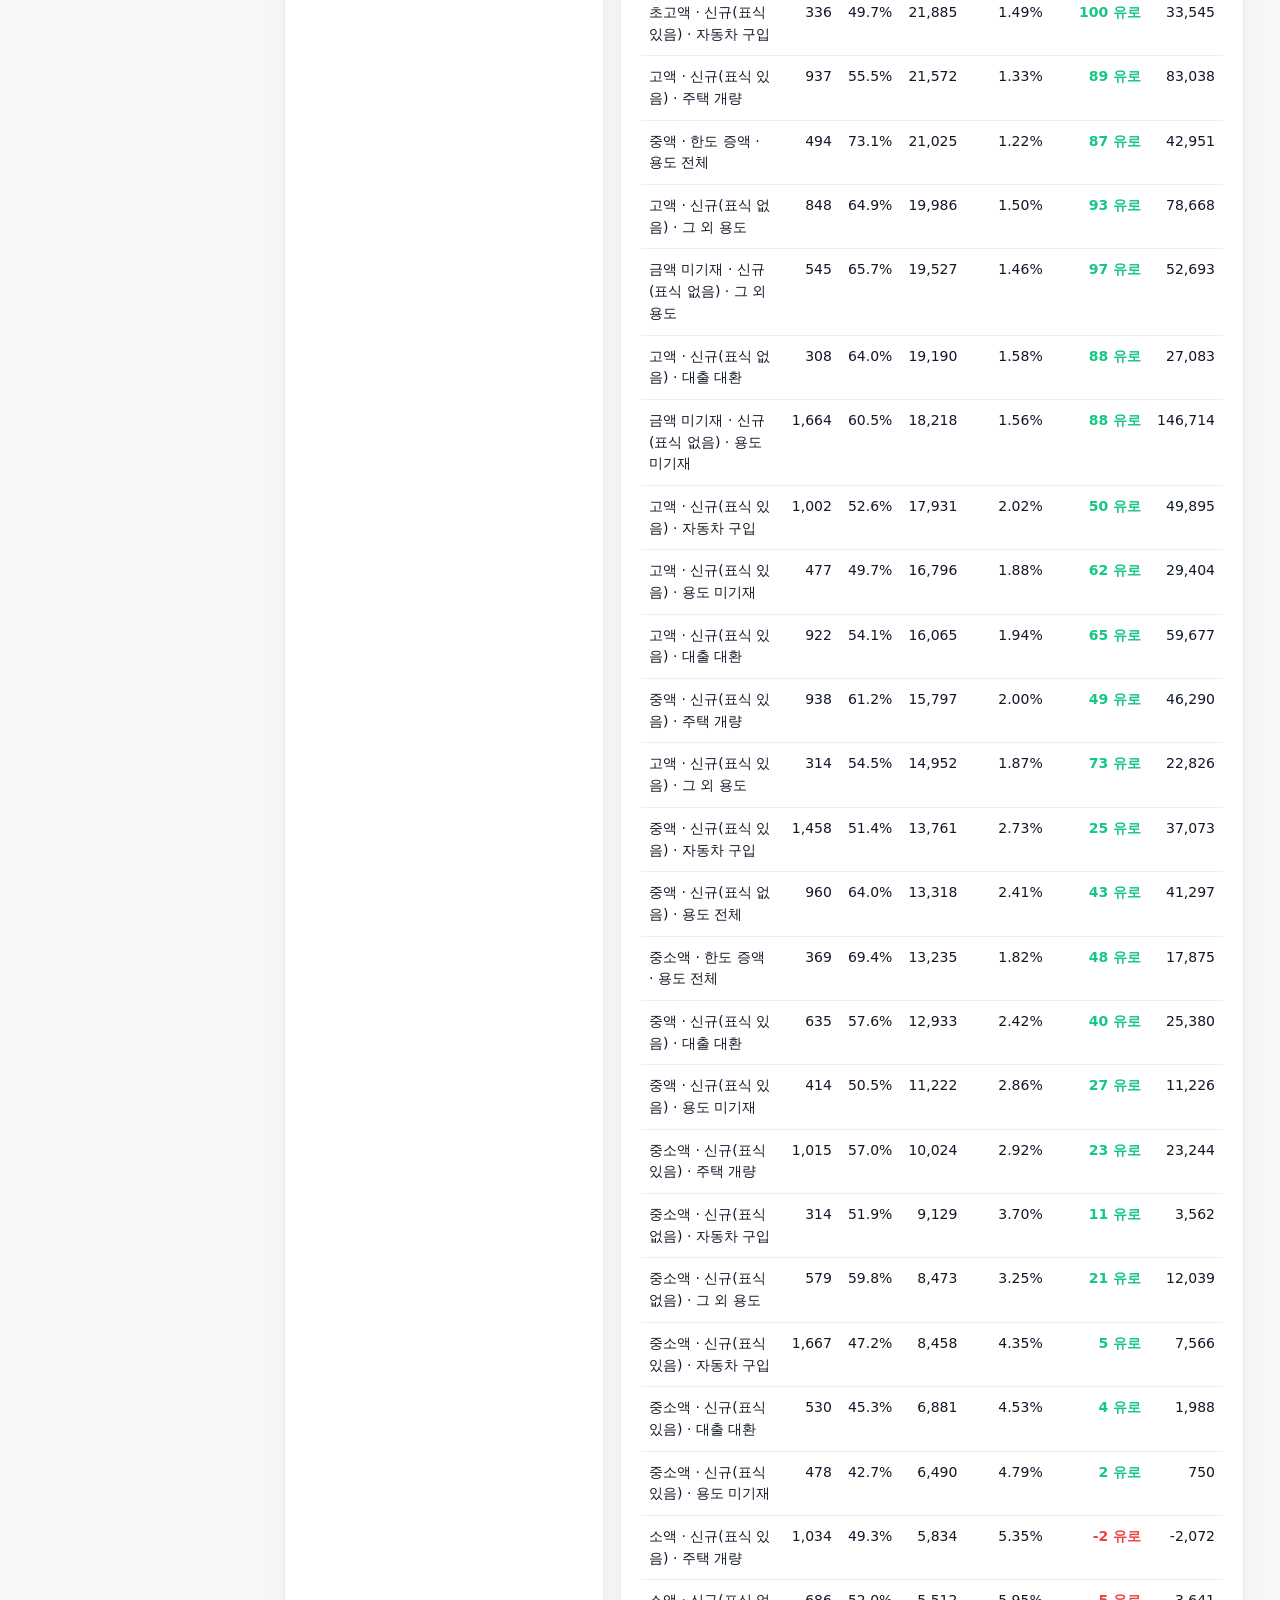
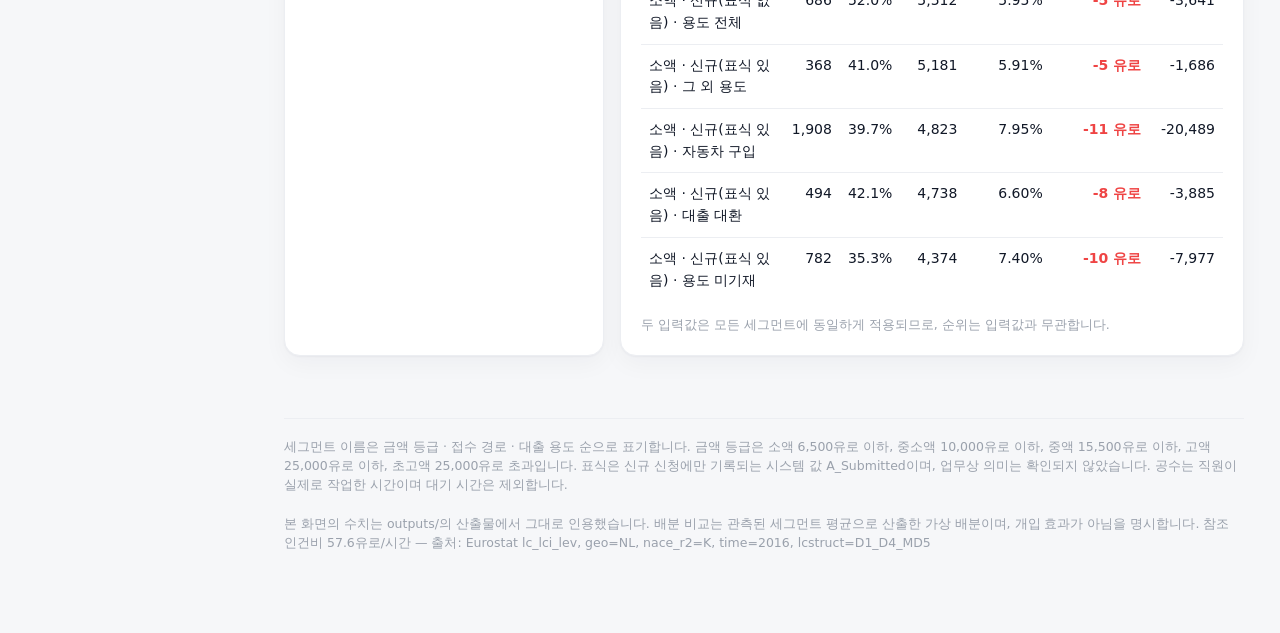
==== commit 2c401aa4: "feat: 개요 상단에 용어 카드를 넣는다 공수 설명이 지표 카드의 보조 문장과 최하단 각주에만 있어 눈에 띄지 않았다. 공수·효율(η)·성사·세그먼트·보유 주체 5종을 개요 첫 " ====
--- a/outputs/dashboard/index.html
+++ b/outputs/dashboard/index.html
@@ -36,7 +36,32 @@
         <h2>개요</h2>
         <p>네덜란드 금융기관의 대출 신청 처리 로그를 분석한 결과, 접수 시점 정보만으로도 세그먼트별 공수 대비 가치에 차이가 확인됩니다. 본 화면의 수치는 해당 가치를 세그먼트 단위로 산출한 결과입니다.</p>
       </div>
-      <div class="grid cols-4" id="overview-cards"></div>
+      <div class="card glossary">
+        <h3>용어</h3>
+        <dl>
+          <div>
+            <dt>공수</dt>
+            <dd>직원이 신청 한 건을 처리하며 실제로 작업한 시간의 합입니다. 고객의 회신 대기 시간은 제외합니다.</dd>
+          </div>
+          <div>
+            <dt>효율 (η)</dt>
+            <dd>공수 1시간당 기대 대출금액입니다. 평균 대출금액에 성사율을 곱하고 평균 공수로 나누어 산출합니다.</dd>
+          </div>
+          <div>
+            <dt>성사</dt>
+            <dd>신청이 오퍼 수락 단계에 도달한 경우입니다.</dd>
+          </div>
+          <div>
+            <dt>세그먼트</dt>
+            <dd>접수 시점에 확인 가능한 정보로 구분한 신청 집단입니다. 금액 등급, 접수 경로, 대출 용도 세 축을 교차합니다.</dd>
+          </div>
+          <div>
+            <dt>고객 보유 / 은행 보유</dt>
+            <dd>경과시간을 보유 주체로 구분한 구간입니다. 고객 보유는 은행이 고객의 회신을 대기하는 구간이며 은행 보유는 신청이 은행에 있는 구간입니다.</dd>
+          </div>
+        </dl>
+      </div>
+      <div class="grid cols-4" id="overview-cards" style="margin-top:16px"></div>
       <div class="grid split" style="margin-top:16px">
         <div class="card">
           <h3>한 줄 결론</h3>
--- a/outputs/dashboard/styles.css
+++ b/outputs/dashboard/styles.css
@@ -123,6 +123,10 @@
 .metric .value small { font-size: 16px; font-weight: 600; color: var(--muted); }
 .metric .sub { font-size: 12.5px; color: var(--muted); margin-top: 6px; }
 
+.glossary dl { margin: 0; display: grid; gap: 14px 28px; grid-template-columns: repeat(auto-fit, minmax(280px, 1fr)); }
+.glossary dt { font-size: 13.5px; font-weight: 600; color: var(--ink); }
+.glossary dd { margin: 3px 0 0; font-size: 13px; color: var(--ink-2); line-height: 1.6; }
+
 .figure img { width: 100%; height: auto; display: block; border-radius: 12px; }
 
 /* ---------- 표 ---------- */
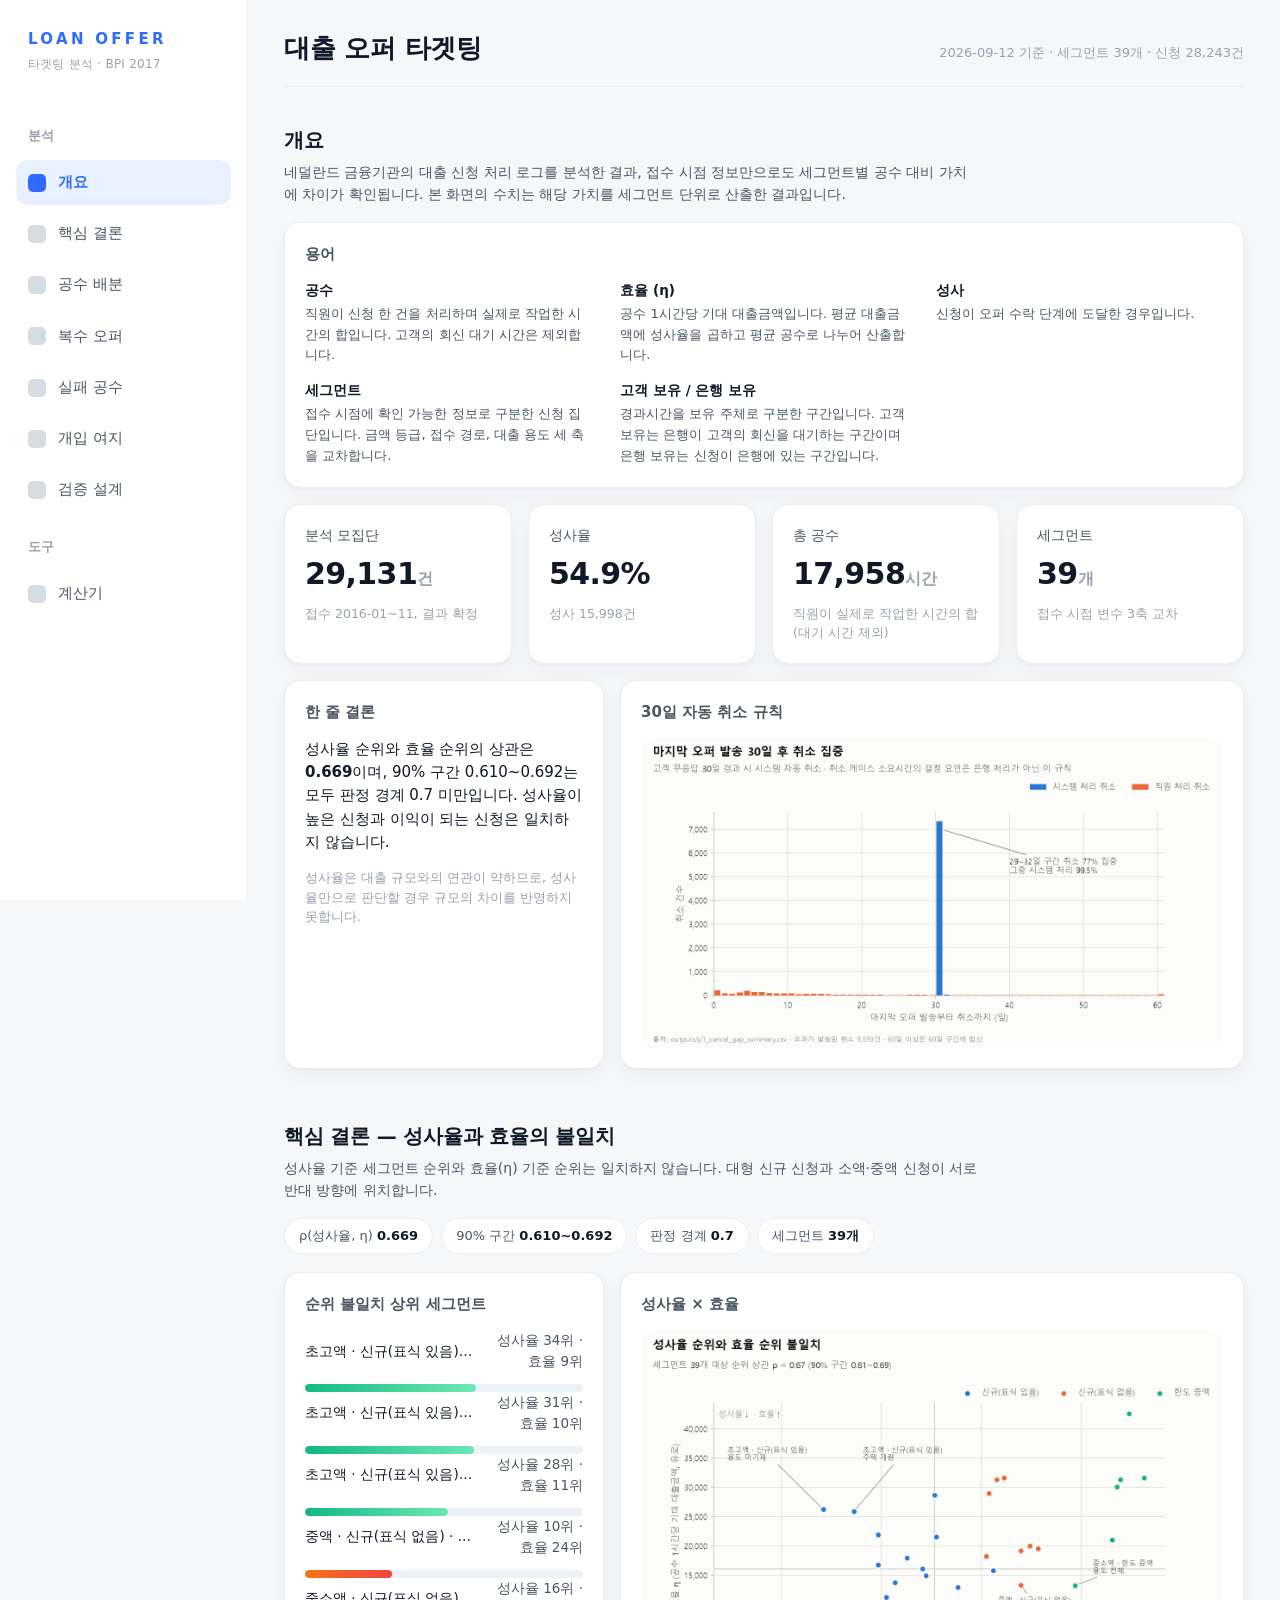
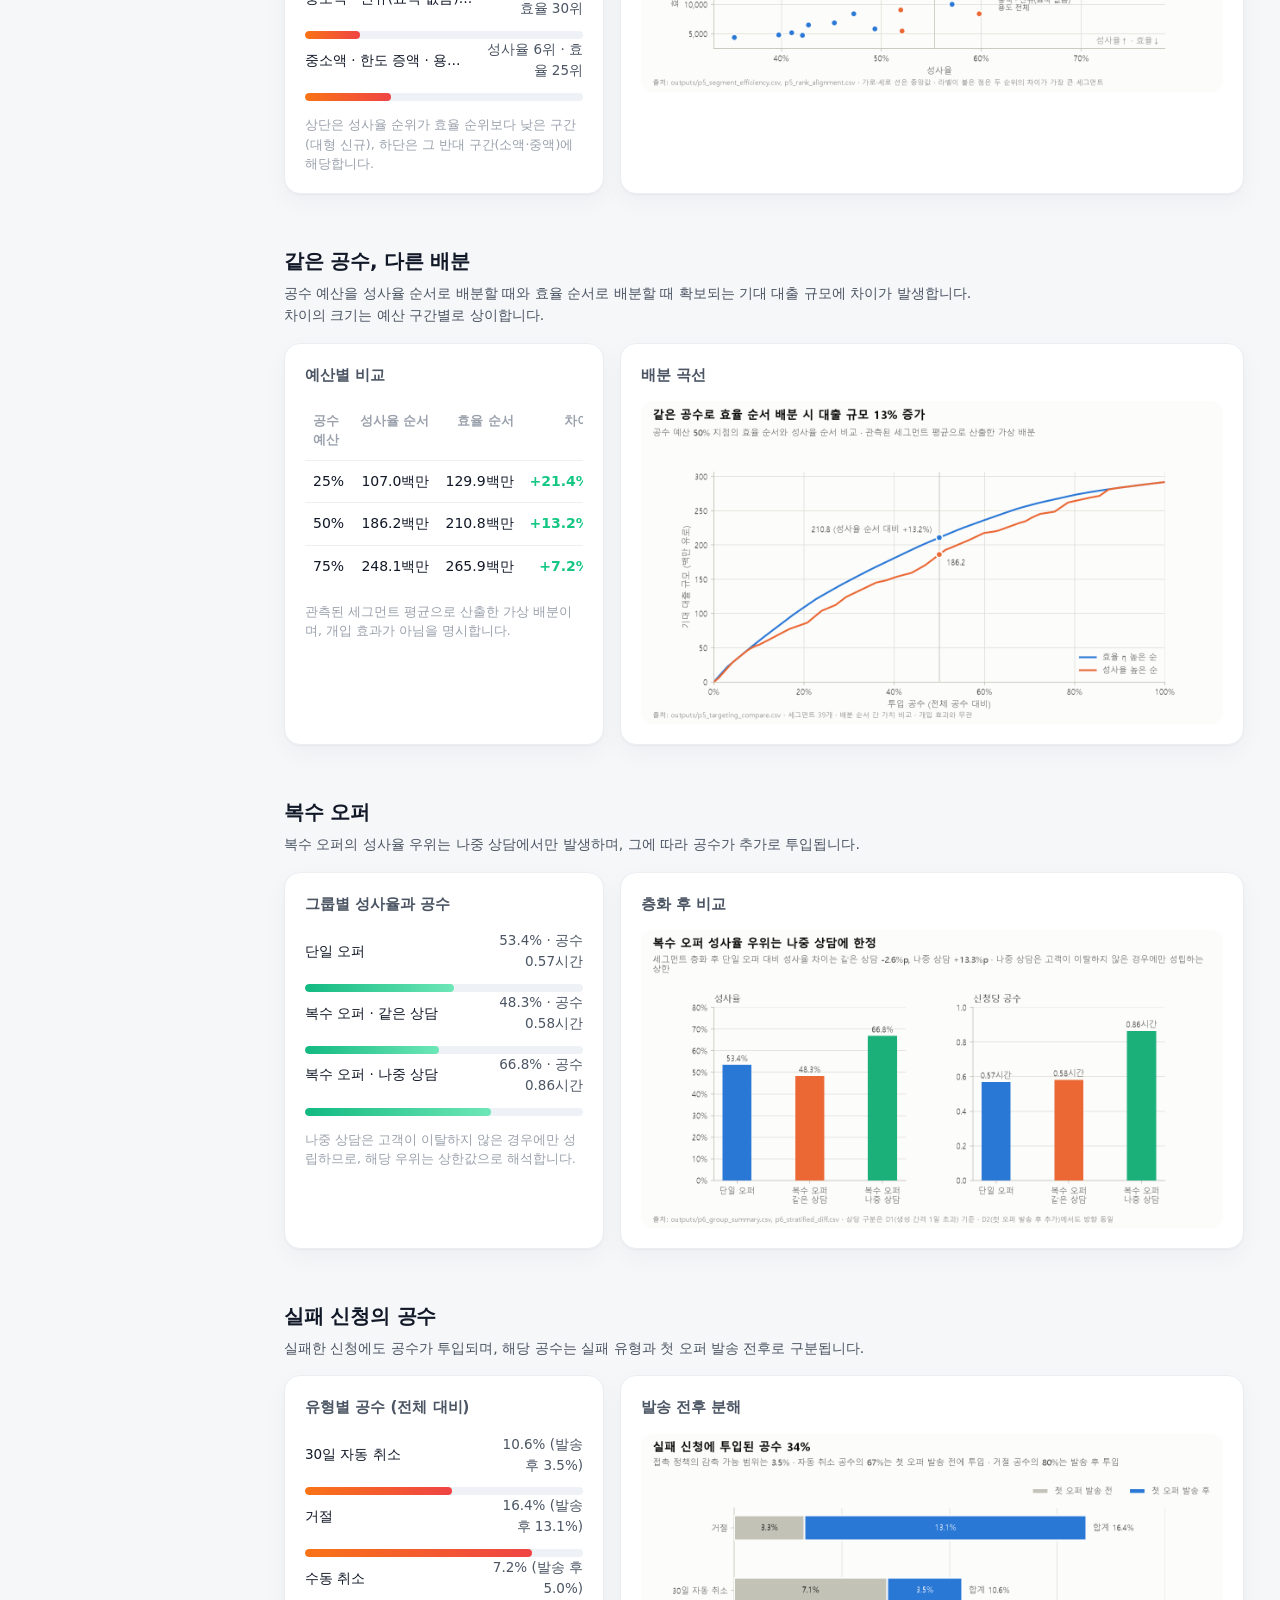
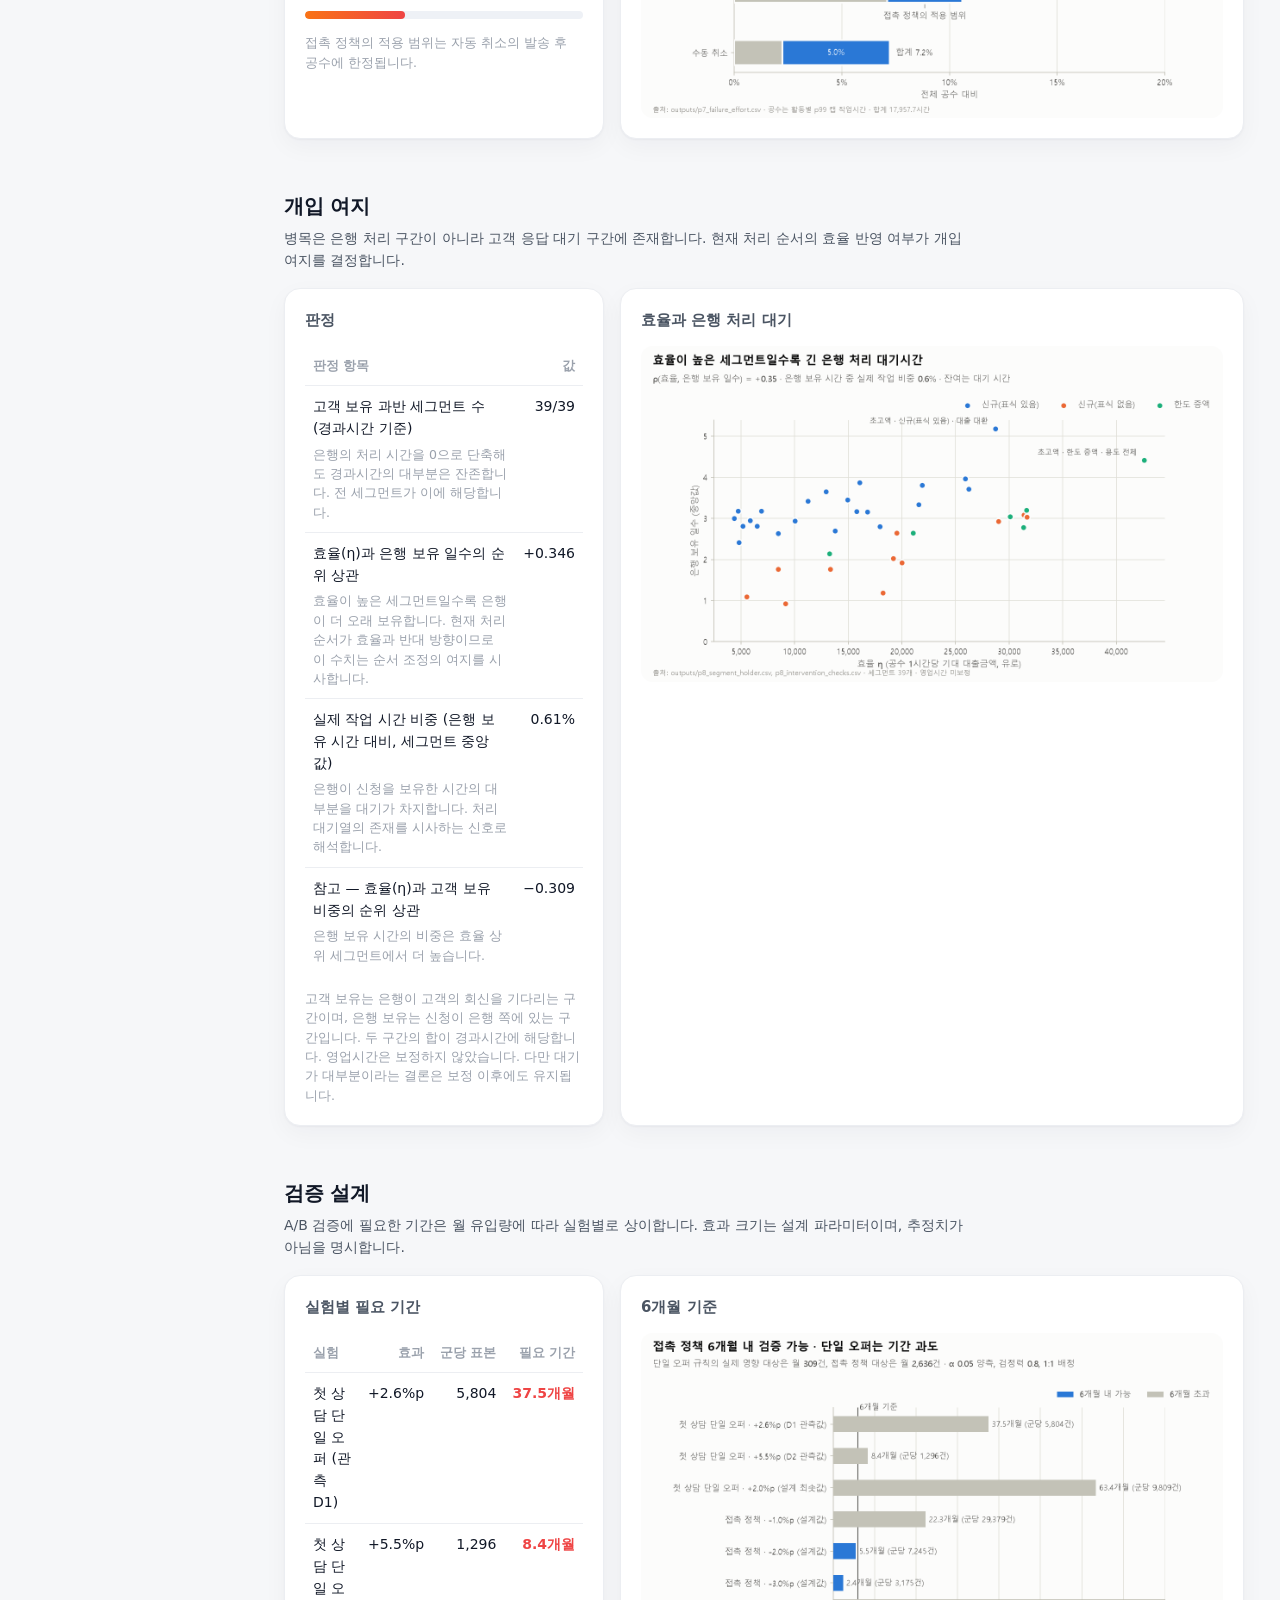
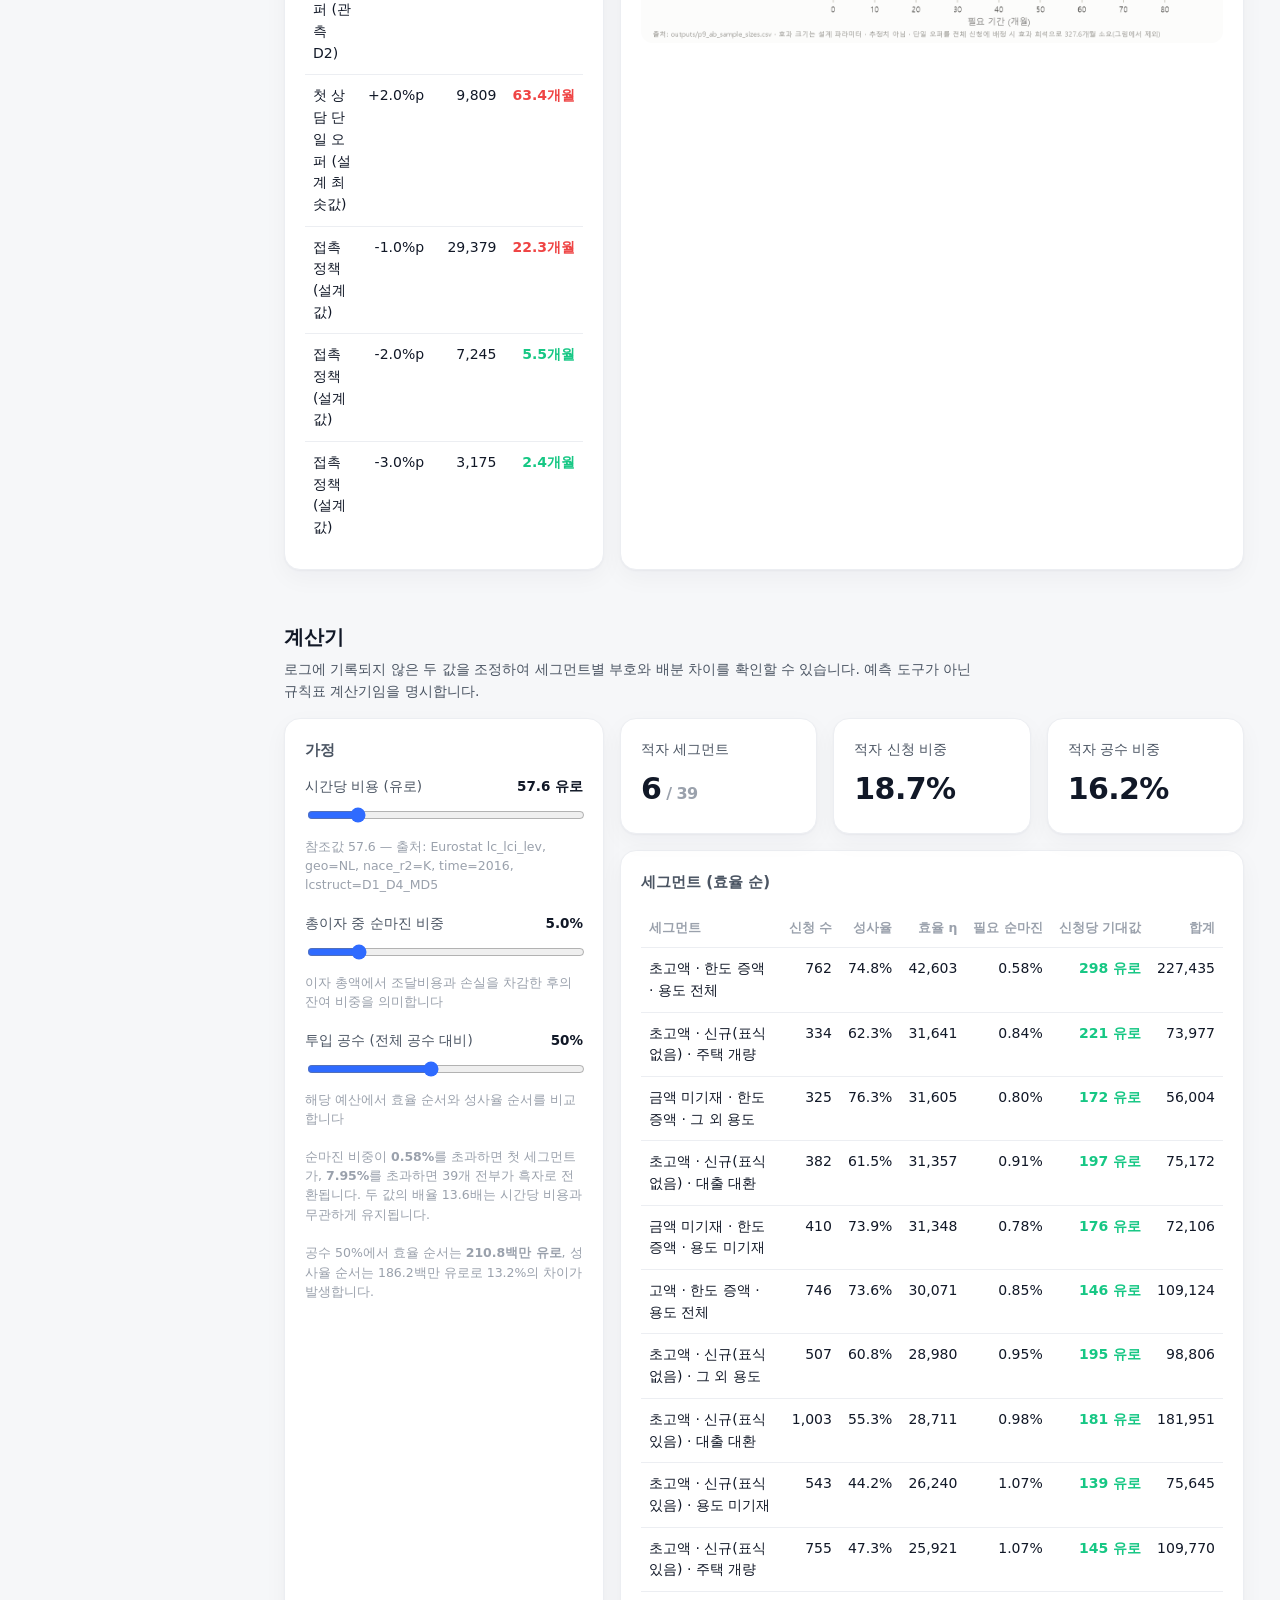
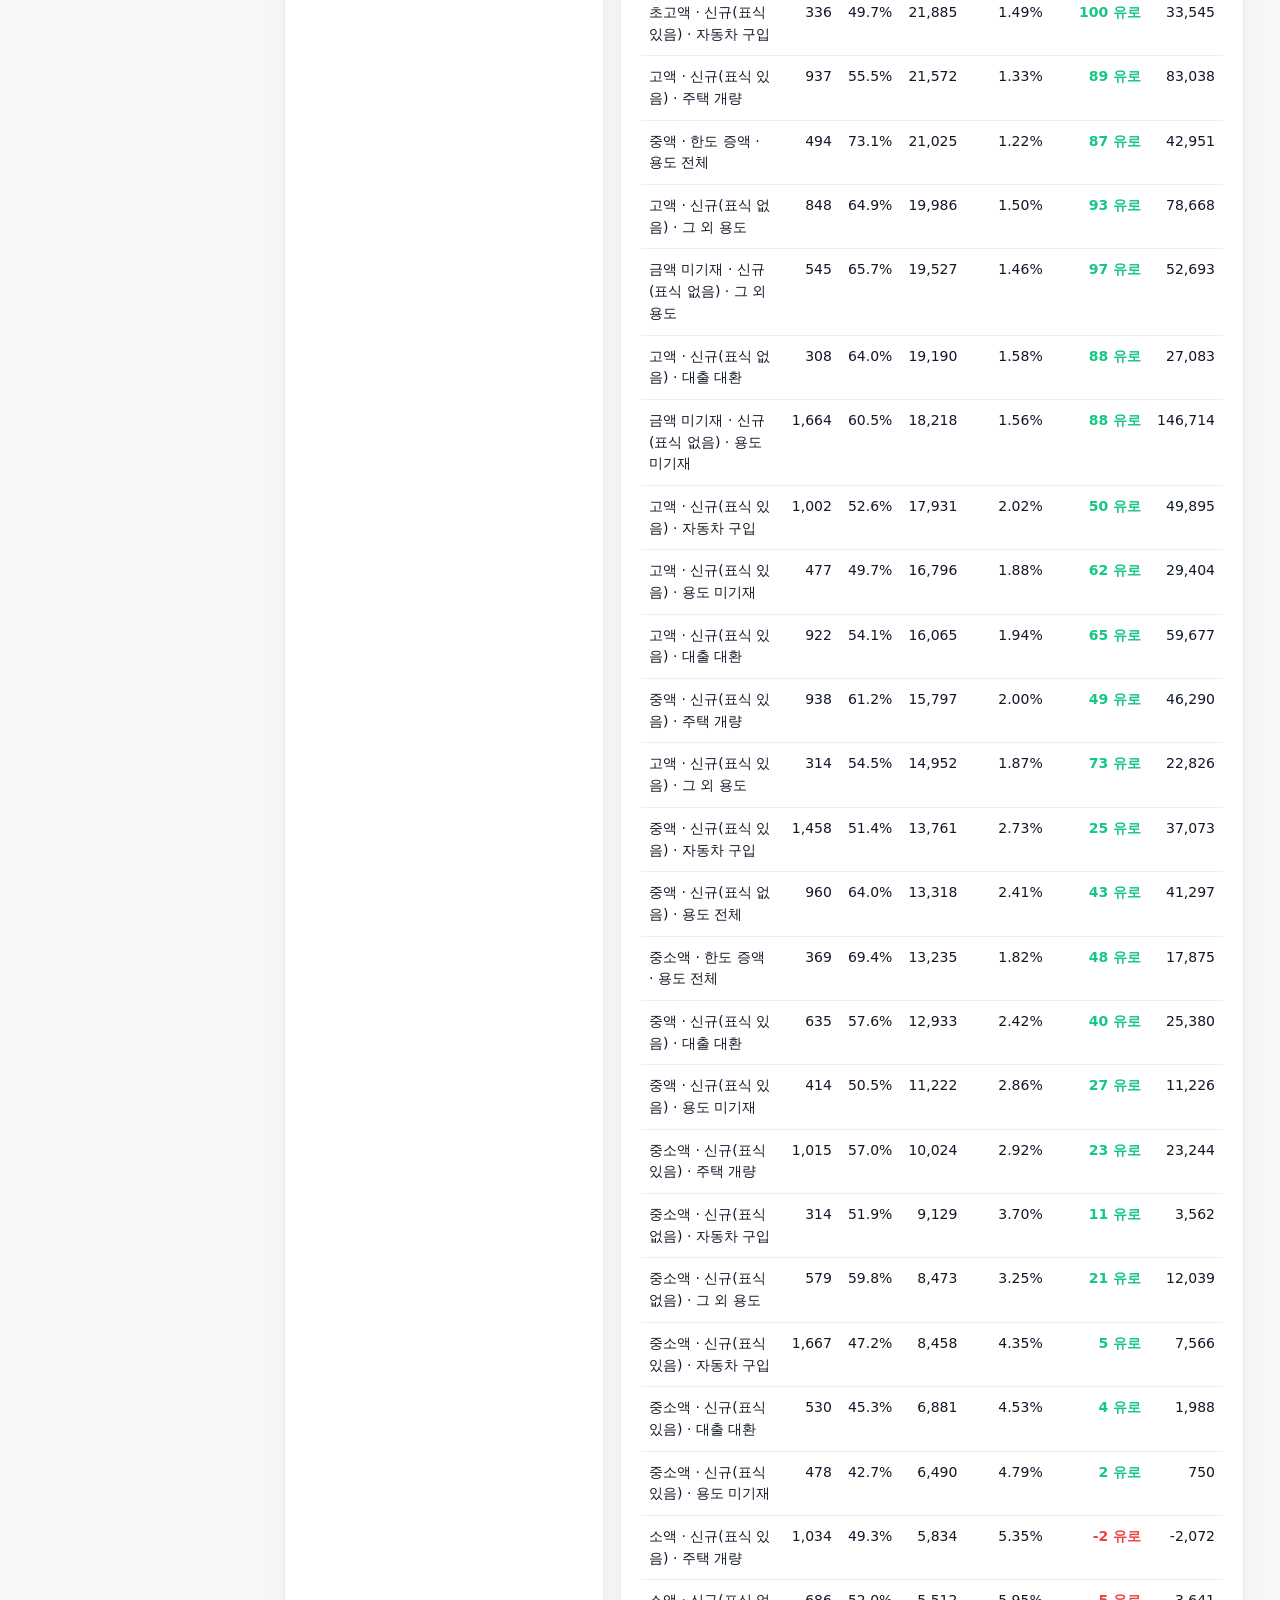
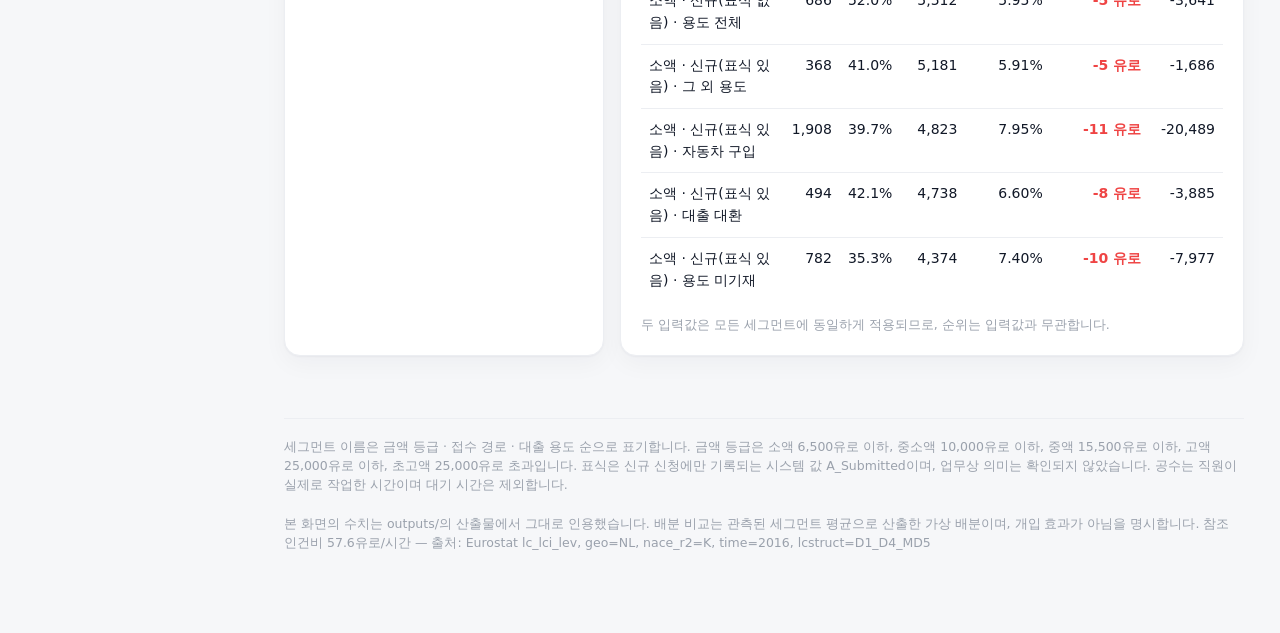
==== commit fb47cdf4: "style: 도표 문구를 경영진 보고 어조로 재작성한다 도표 7개의 제목을 결론형 명사구로 바꾸고(30자 이내), 부제·각주의 종결을 순수 명사 하나로 통일했다. 구어 서술어(늘어" ====
--- a/outputs/dashboard/index.html
+++ b/outputs/dashboard/index.html
@@ -70,7 +70,7 @@
         </div>
         <div class="card figure">
           <h3>30일 자동 취소 규칙</h3>
-          <img src="../charts/p1_cancel_gap.png" alt="취소는 마지막 오퍼 발송 30일 뒤에 집중된다">
+          <img src="../charts/p1_cancel_gap.png" alt="마지막 오퍼 발송 30일 후 취소 집중">
         </div>
       </div>
     </section>
@@ -89,7 +89,7 @@
         </div>
         <div class="card figure">
           <h3>성사율 × 효율</h3>
-          <img src="../charts/p5_rate_vs_eta.png" alt="성사율이 높은 세그먼트와 효율이 높은 세그먼트는 일치하지 않는다">
+          <img src="../charts/p5_rate_vs_eta.png" alt="성사율 순위와 효율 순위 불일치">
         </div>
       </div>
     </section>
@@ -107,7 +107,7 @@
         </div>
         <div class="card figure">
           <h3>배분 곡선</h3>
-          <img src="../charts/p5_targeting_curve.png" alt="같은 공수를 효율 순서로 배분하면 대출 규모가 13% 늘어난다">
+          <img src="../charts/p5_targeting_curve.png" alt="같은 공수로 효율 순서 배분 시 대출 규모 13% 증가">
         </div>
       </div>
     </section>
@@ -125,7 +125,7 @@
         </div>
         <div class="card figure">
           <h3>층화 후 비교</h3>
-          <img src="../charts/p6_multi_offer.png" alt="복수 오퍼의 성사율 우위는 나중 상담에서만 나타난다">
+          <img src="../charts/p6_multi_offer.png" alt="복수 오퍼 성사율 우위는 나중 상담에 한정">
         </div>
       </div>
     </section>
@@ -143,7 +143,7 @@
         </div>
         <div class="card figure">
           <h3>발송 전후 분해</h3>
-          <img src="../charts/p7_failure_effort.png" alt="실패 신청에 공수의 34%가 투입되고 접촉 정책의 감축 여지는 3.5%다">
+          <img src="../charts/p7_failure_effort.png" alt="실패 신청에 투입된 공수 34%">
         </div>
       </div>
     </section>
@@ -161,7 +161,7 @@
         </div>
         <div class="card figure">
           <h3>효율과 은행 처리 대기</h3>
-          <img src="../charts/p8_eta_vs_bank_wait.png" alt="효율이 높은 세그먼트일수록 은행 처리 대기시간이 증가한다">
+          <img src="../charts/p8_eta_vs_bank_wait.png" alt="효율이 높은 세그먼트일수록 긴 은행 처리 대기시간">
         </div>
       </div>
     </section>
@@ -178,7 +178,7 @@
         </div>
         <div class="card figure">
           <h3>6개월 기준</h3>
-          <img src="../charts/p9_ab_duration.png" alt="접촉 정책은 6개월 내 A/B 검증이 가능하나 첫 상담 단일 오퍼는 어렵다">
+          <img src="../charts/p9_ab_duration.png" alt="접촉 정책 6개월 내 검증 가능 · 단일 오퍼는 기간 과도">
         </div>
       </div>
     </section>
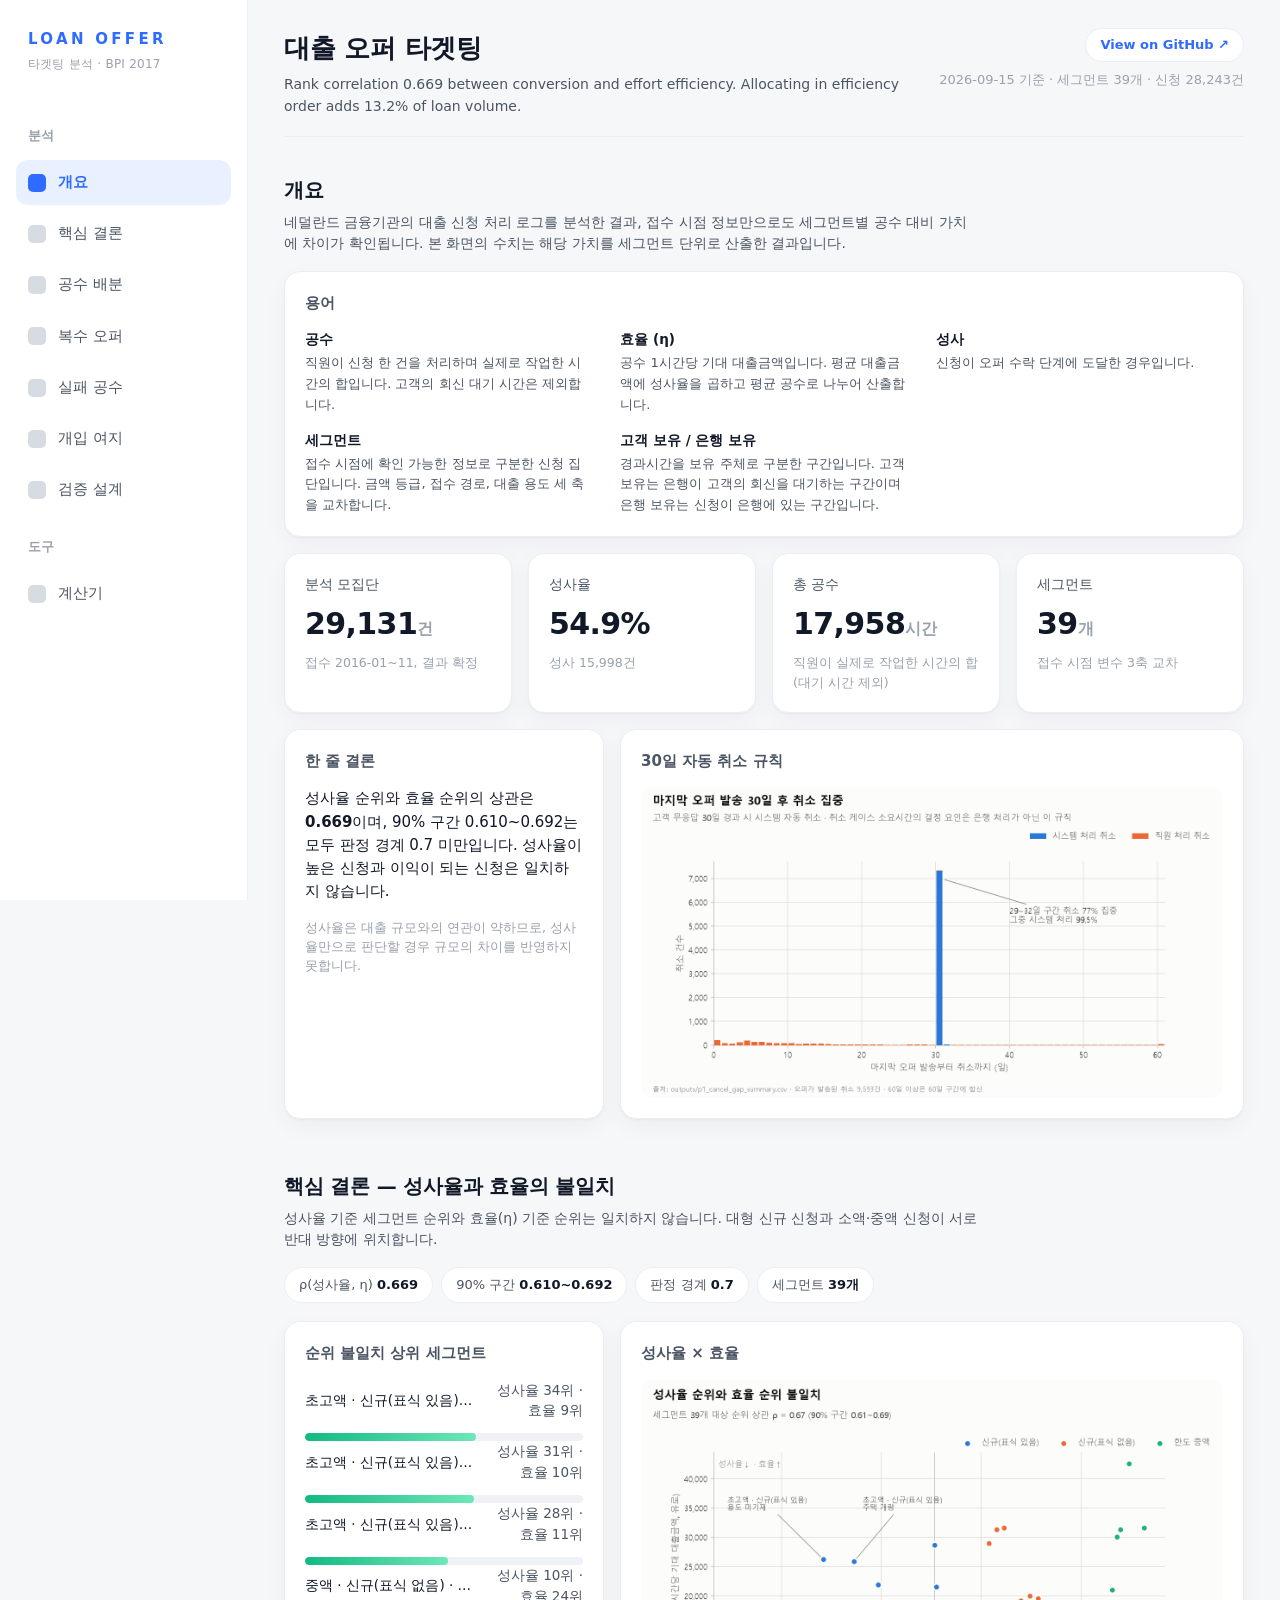
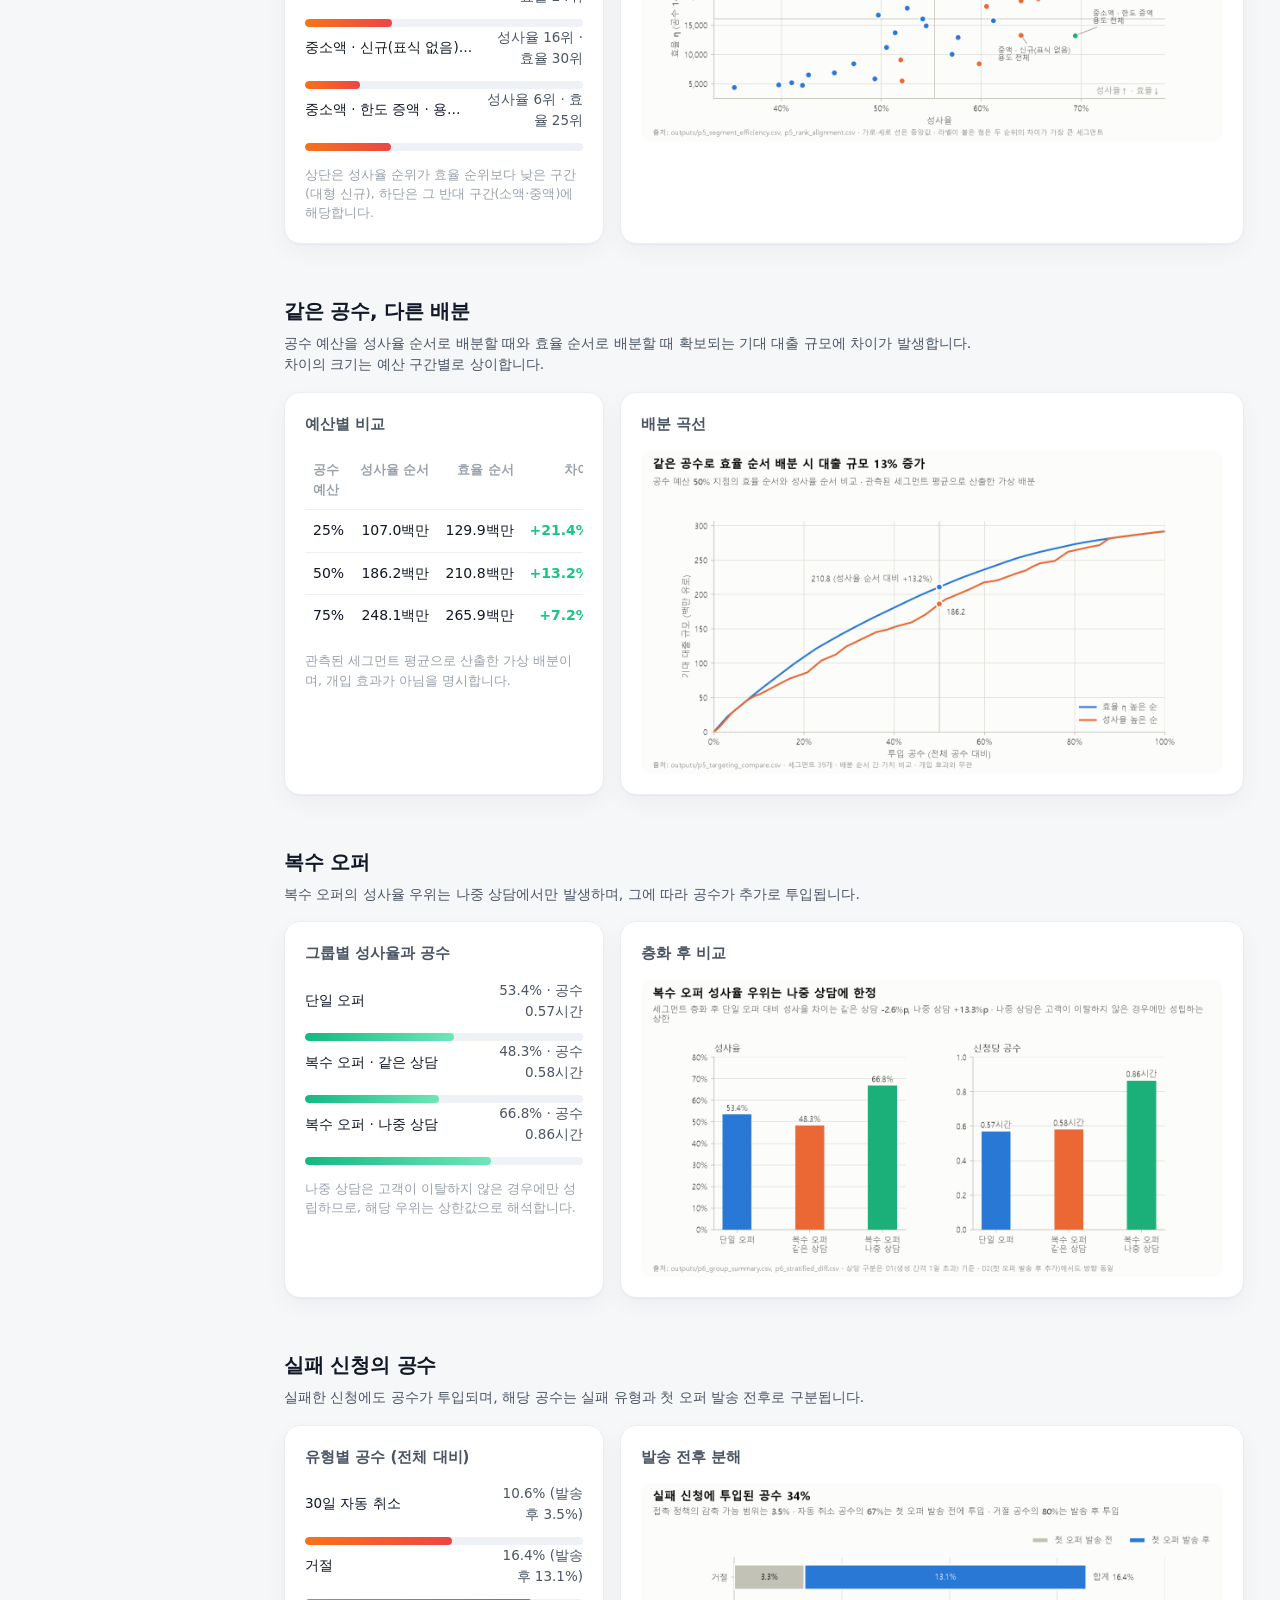
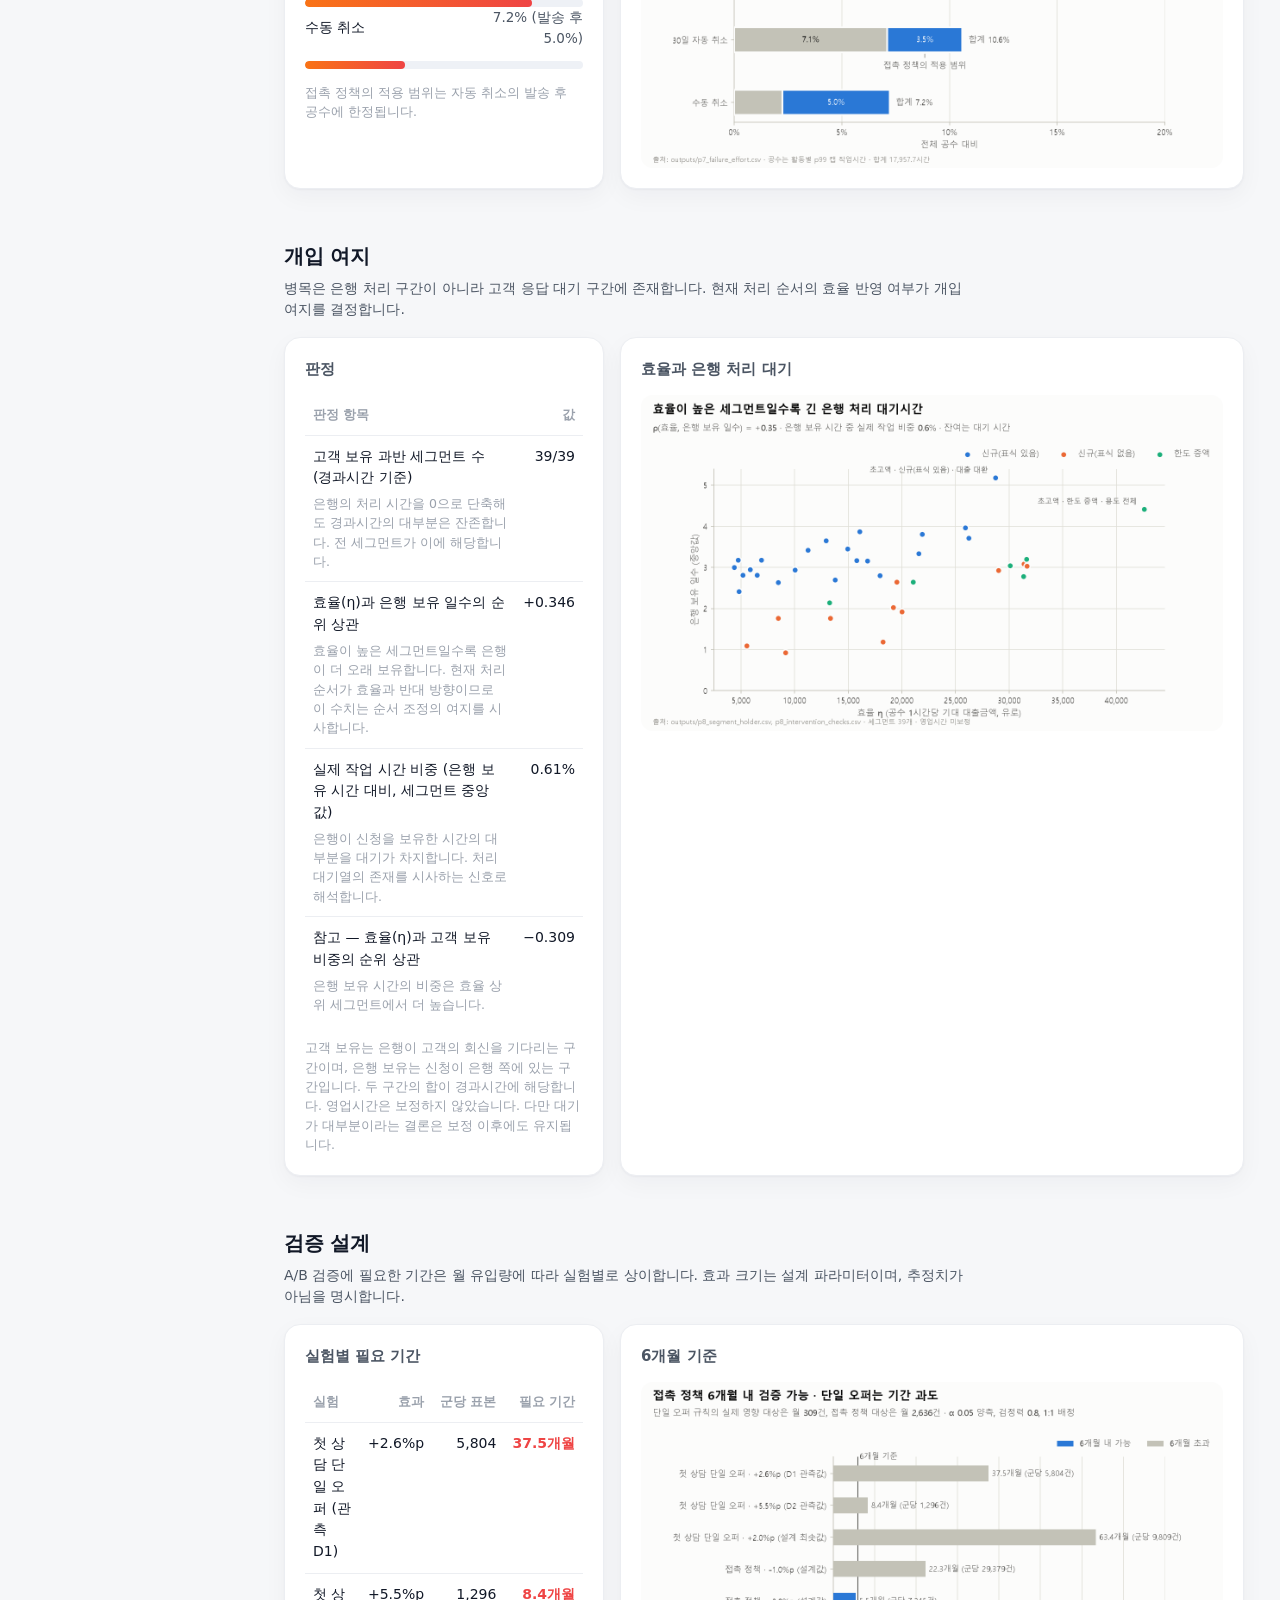
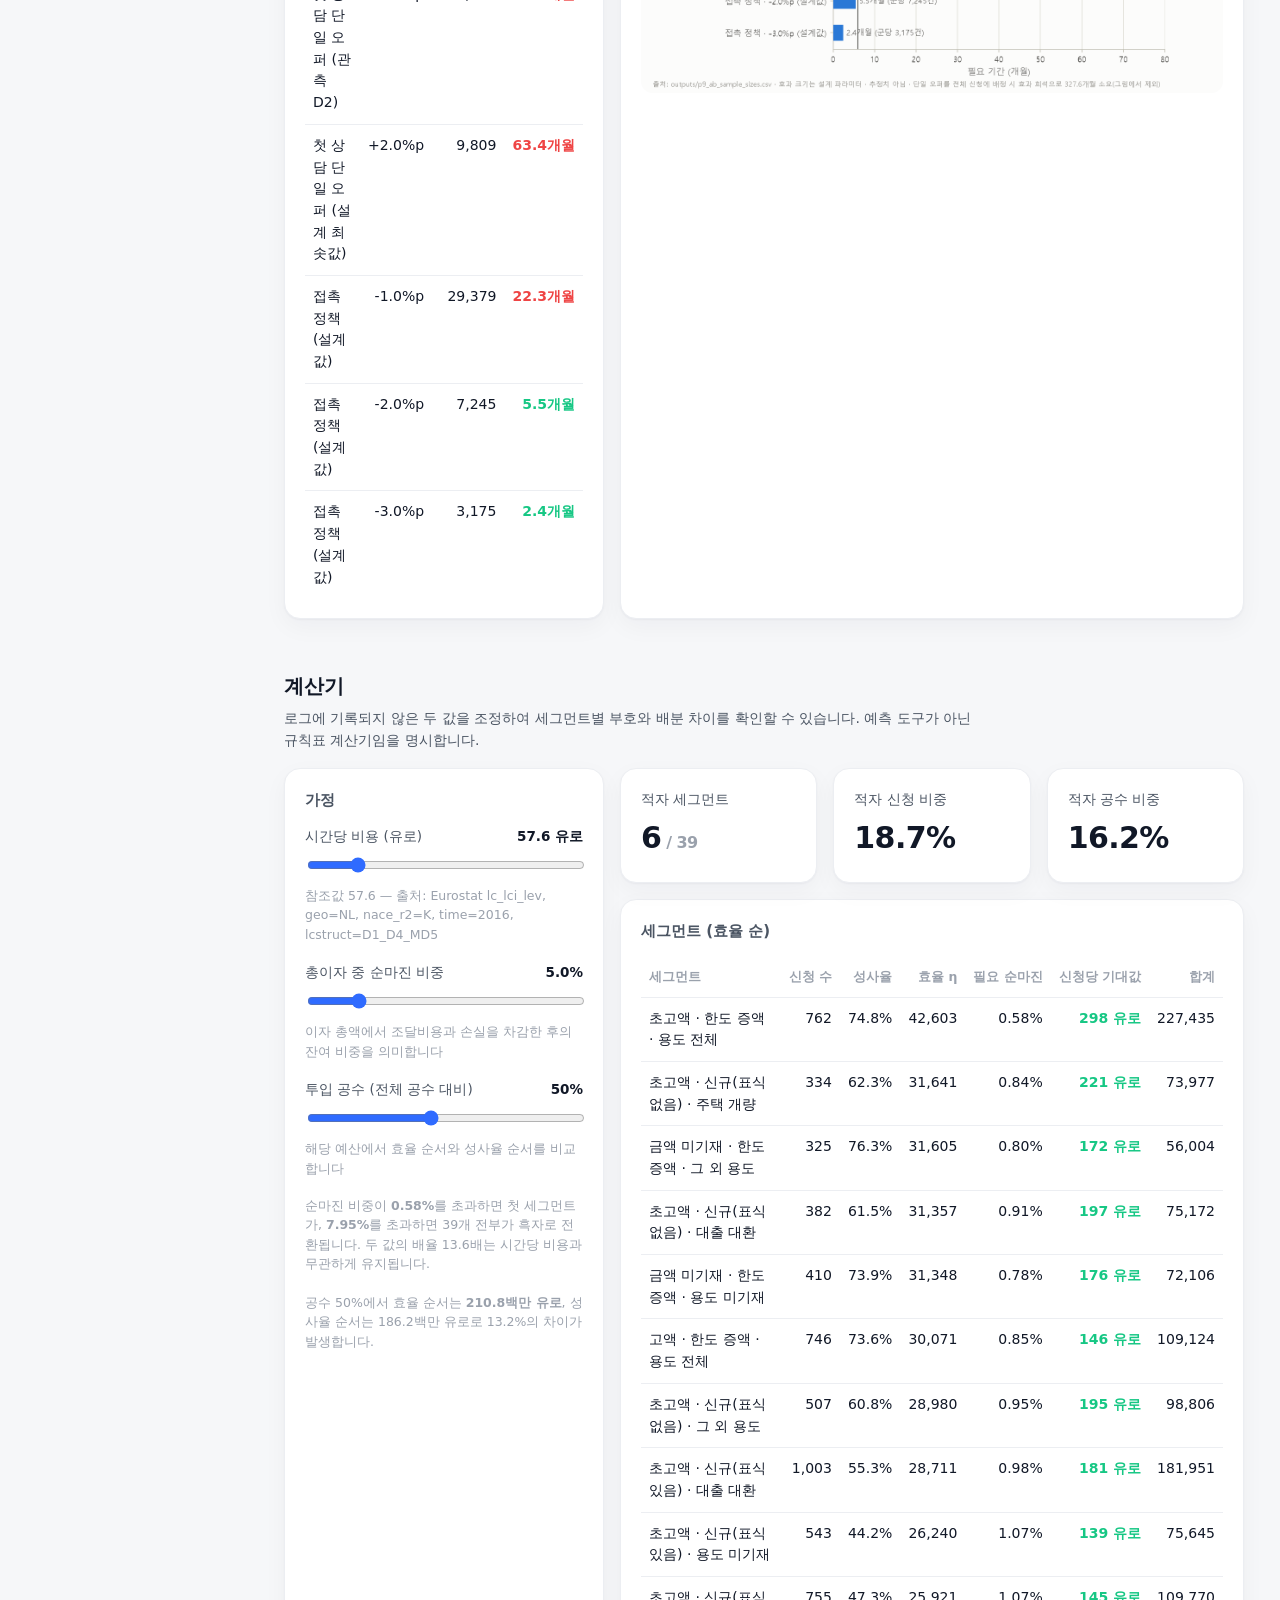
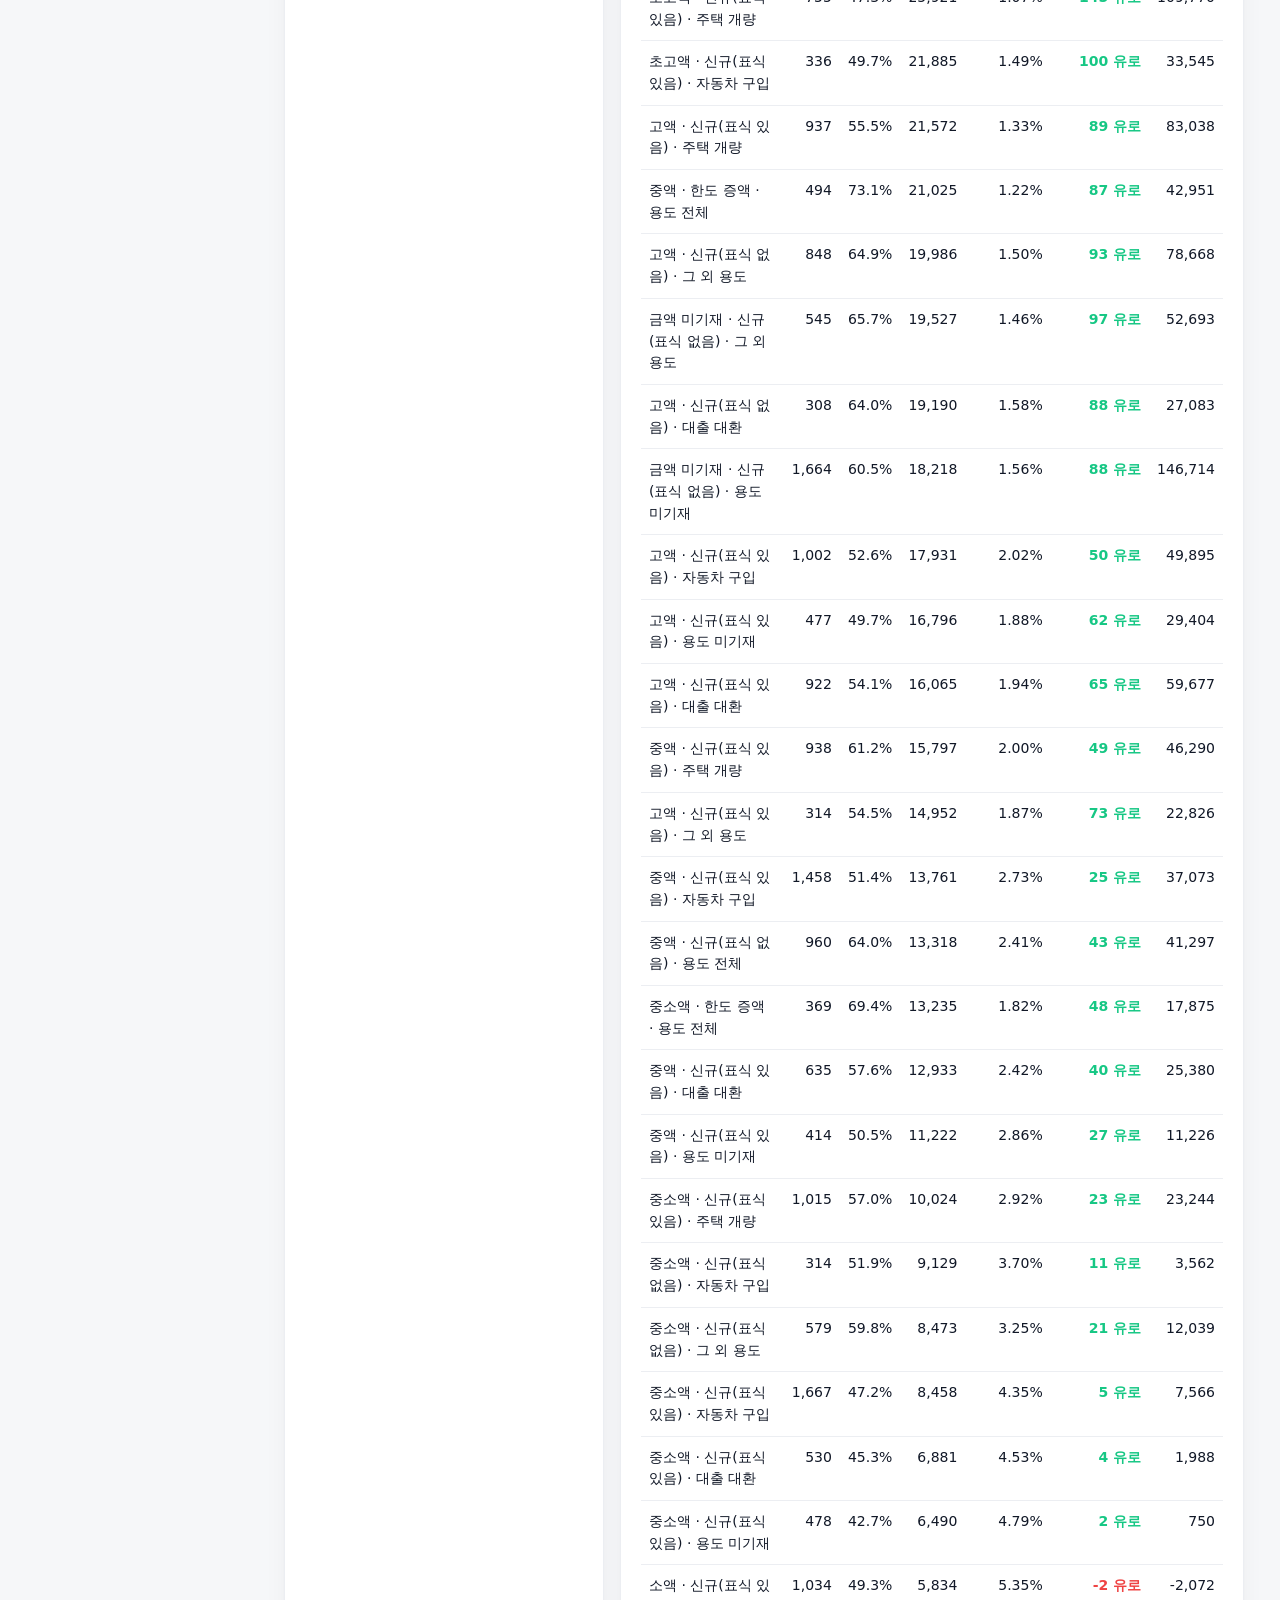
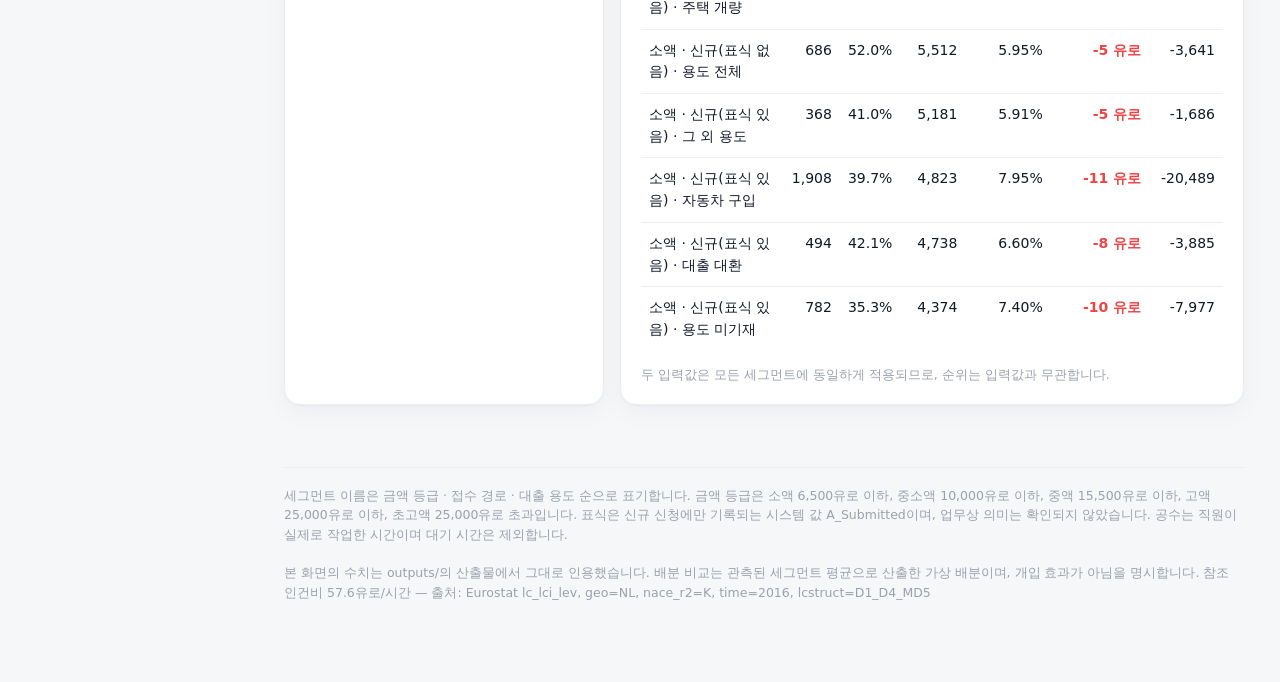
==== commit 54f4ef38: "feat: 대시보드를 GitHub Pages로 배포하고 링크 미리보기를 붙인다 대시보드를 공유용 대표 링크로 쓰기 위해 outputs/dashboard/를 그대로 배포 가능한 폴더" ====
--- a/outputs/dashboard/index.html
+++ b/outputs/dashboard/index.html
@@ -5,6 +5,17 @@
 <meta name="viewport" content="width=device-width, initial-scale=1">
 <title>대출 오퍼 타겟팅 대시보드</title>
 <link rel="stylesheet" href="styles.css">
+<meta name="description" content="Rank correlation 0.669 between conversion and effort efficiency. Allocating in efficiency order adds 13.2% of loan volume.">
+<meta property="og:type" content="website">
+<meta property="og:title" content="Loan Offer Targeting — Where Conversion and Efficiency Disagree">
+<meta property="og:description" content="Rank correlation 0.669 between conversion and effort efficiency. Allocating in efficiency order adds 13.2% of loan volume.">
+<meta property="og:url" content="https://eugeejo-ui.github.io/loan-offer-targeting-analysis/">
+<meta property="og:image" content="https://eugeejo-ui.github.io/loan-offer-targeting-analysis/preview.png">
+<meta property="og:image:width" content="2400">
+<meta property="og:image:height" content="1254">
+<meta property="og:image:alt" content="Dashboard overview: conversion rate and effort efficiency across 39 loan application segments">
+<meta name="twitter:card" content="summary_large_image">
+<link rel="canonical" href="https://eugeejo-ui.github.io/loan-offer-targeting-analysis/">
 </head>
 <body>
 <div class="app">
@@ -27,8 +38,14 @@
 
   <main class="main">
     <div class="topbar">
-      <h1>대출 오퍼 타겟팅</h1>
-      <div class="meta" id="build-meta"></div>
+      <div class="title-block">
+        <h1>대출 오퍼 타겟팅</h1>
+        <p class="lede-en" lang="en">Rank correlation 0.669 between conversion and effort efficiency. Allocating in efficiency order adds 13.2% of loan volume.</p>
+      </div>
+      <div class="topbar-side">
+        <a class="repo-link" href="https://github.com/eugeejo-ui/loan-offer-targeting-analysis" target="_blank" rel="noopener" lang="en">View on GitHub ↗</a>
+        <div class="meta" id="build-meta"></div>
+      </div>
     </div>
 
     <section class="section" id="overview">
@@ -70,7 +87,7 @@
         </div>
         <div class="card figure">
           <h3>30일 자동 취소 규칙</h3>
-          <img src="../charts/p1_cancel_gap.png" alt="마지막 오퍼 발송 30일 후 취소 집중">
+          <img src="charts/p1_cancel_gap.png" alt="마지막 오퍼 발송 30일 후 취소 집중">
         </div>
       </div>
     </section>
@@ -89,7 +106,7 @@
         </div>
         <div class="card figure">
           <h3>성사율 × 효율</h3>
-          <img src="../charts/p5_rate_vs_eta.png" alt="성사율 순위와 효율 순위 불일치">
+          <img src="charts/p5_rate_vs_eta.png" alt="성사율 순위와 효율 순위 불일치">
         </div>
       </div>
     </section>
@@ -107,7 +124,7 @@
         </div>
         <div class="card figure">
           <h3>배분 곡선</h3>
-          <img src="../charts/p5_targeting_curve.png" alt="같은 공수로 효율 순서 배분 시 대출 규모 13% 증가">
+          <img src="charts/p5_targeting_curve.png" alt="같은 공수로 효율 순서 배분 시 대출 규모 13% 증가">
         </div>
       </div>
     </section>
@@ -125,7 +142,7 @@
         </div>
         <div class="card figure">
           <h3>층화 후 비교</h3>
-          <img src="../charts/p6_multi_offer.png" alt="복수 오퍼 성사율 우위는 나중 상담에 한정">
+          <img src="charts/p6_multi_offer.png" alt="복수 오퍼 성사율 우위는 나중 상담에 한정">
         </div>
       </div>
     </section>
@@ -143,7 +160,7 @@
         </div>
         <div class="card figure">
           <h3>발송 전후 분해</h3>
-          <img src="../charts/p7_failure_effort.png" alt="실패 신청에 투입된 공수 34%">
+          <img src="charts/p7_failure_effort.png" alt="실패 신청에 투입된 공수 34%">
         </div>
       </div>
     </section>
@@ -161,7 +178,7 @@
         </div>
         <div class="card figure">
           <h3>효율과 은행 처리 대기</h3>
-          <img src="../charts/p8_eta_vs_bank_wait.png" alt="효율이 높은 세그먼트일수록 긴 은행 처리 대기시간">
+          <img src="charts/p8_eta_vs_bank_wait.png" alt="효율이 높은 세그먼트일수록 긴 은행 처리 대기시간">
         </div>
       </div>
     </section>
@@ -178,7 +195,7 @@
         </div>
         <div class="card figure">
           <h3>6개월 기준</h3>
-          <img src="../charts/p9_ab_duration.png" alt="접촉 정책 6개월 내 검증 가능 · 단일 오퍼는 기간 과도">
+          <img src="charts/p9_ab_duration.png" alt="접촉 정책 6개월 내 검증 가능 · 단일 오퍼는 기간 과도">
         </div>
       </div>
     </section>
--- a/outputs/dashboard/styles.css
+++ b/outputs/dashboard/styles.css
@@ -80,15 +80,39 @@
 
 .topbar {
   display: flex;
-  align-items: baseline;
+  align-items: flex-start;
   justify-content: space-between;
-  gap: 16px;
+  gap: 24px;
   padding-bottom: 18px;
   border-bottom: 1px solid var(--line);
   margin-bottom: 28px;
 }
 .topbar h1 { font-size: 26px; margin: 0; letter-spacing: -0.01em; }
-.topbar .meta { font-size: 13px; color: var(--muted); }
+.topbar .lede-en { margin: 6px 0 0; font-size: 14px; color: var(--ink-2); max-width: 72ch; }
+.topbar-side { display: flex; flex-direction: column; align-items: flex-end; gap: 8px; flex: 0 0 auto; }
+.topbar .meta { font-size: 13px; color: var(--muted); white-space: nowrap; }
+.repo-link {
+  font-size: 13px;
+  font-weight: 600;
+  color: var(--accent);
+  text-decoration: none;
+  background: var(--surface);
+  border: 1px solid var(--line);
+  border-radius: 999px;
+  padding: 6px 14px;
+  white-space: nowrap;
+}
+.repo-link:hover { background: var(--accent-soft); }
+
+@media (max-width: 860px) {
+  .topbar { flex-direction: column; }
+  .topbar-side { align-items: flex-start; }
+}
+
+/* 링크 미리보기 캡처 전용 — 평소 화면에는 적용되지 않는다 */
+.preview-mode .glossary,
+.preview-mode #overview .section-head { display: none; }
+.preview-mode #overview-cards { margin-top: 0 !important; }
 
 /* ---------- 구역 ---------- */
 
